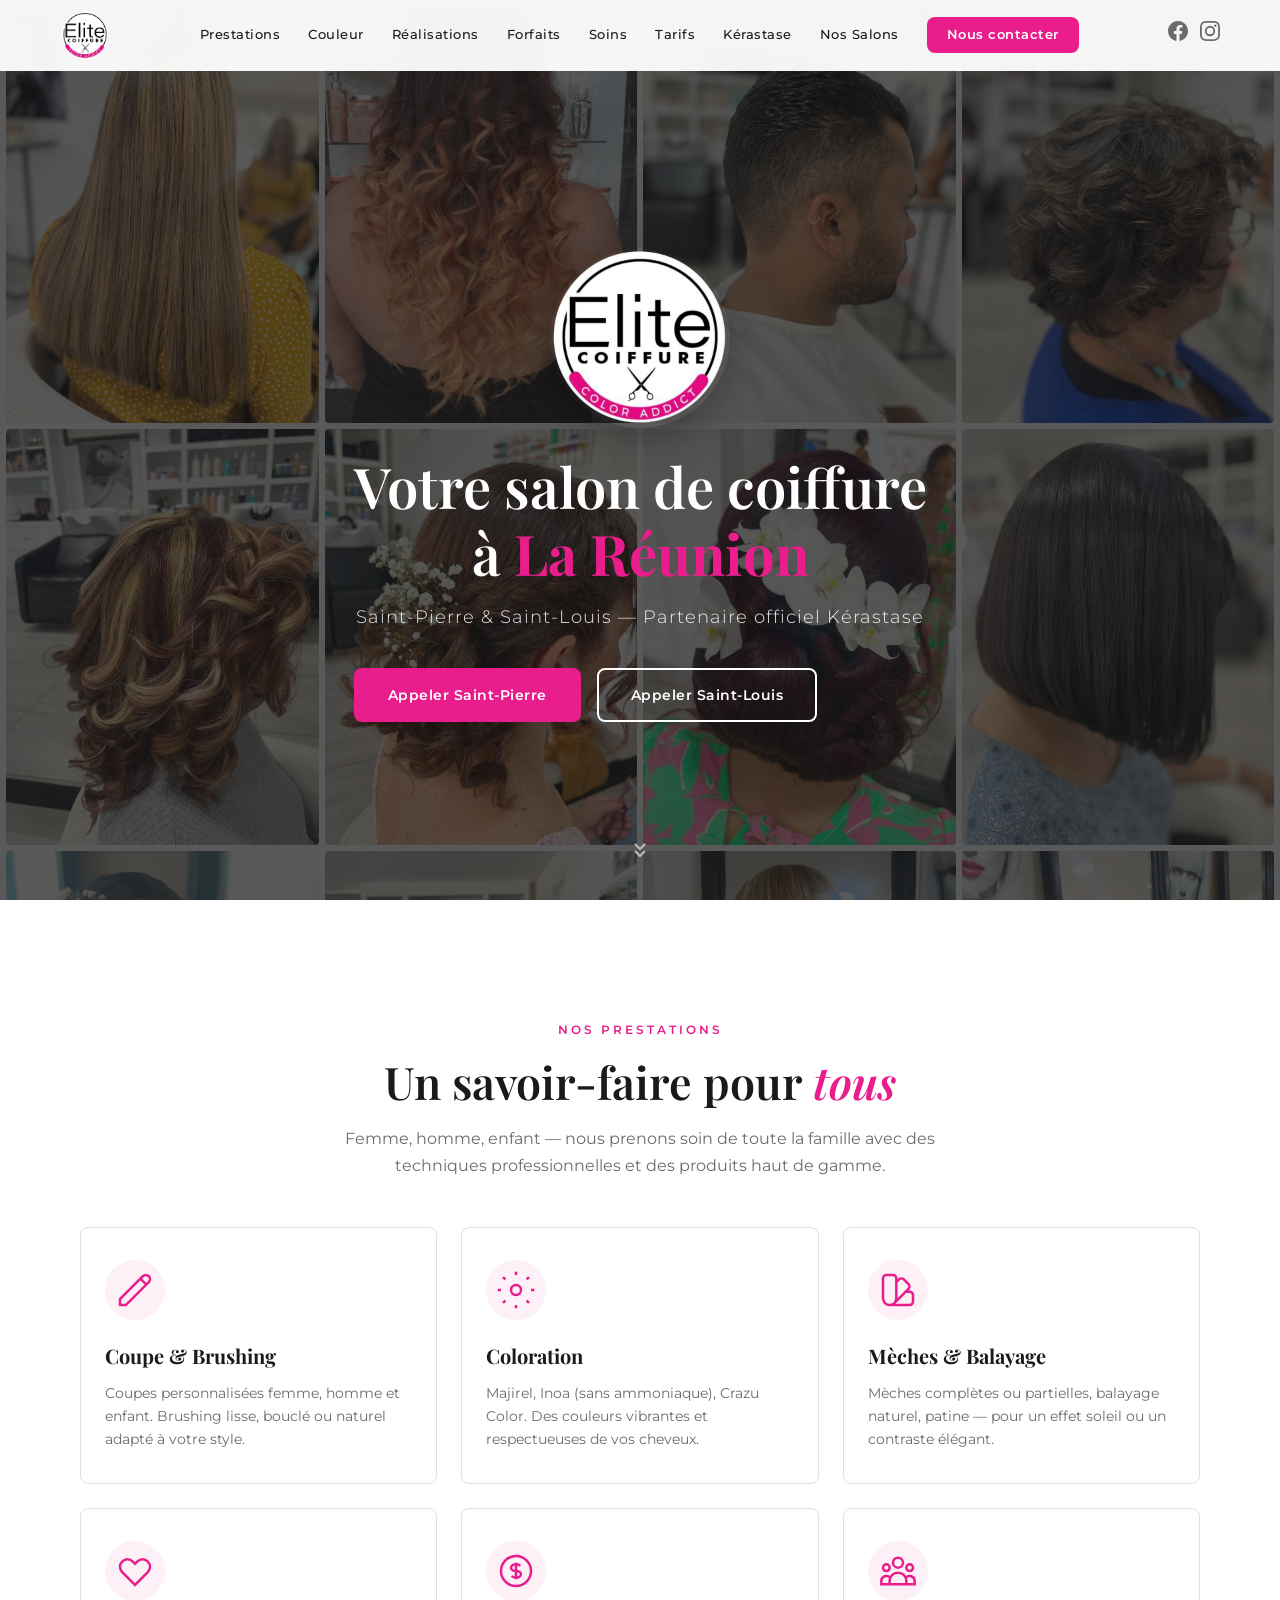
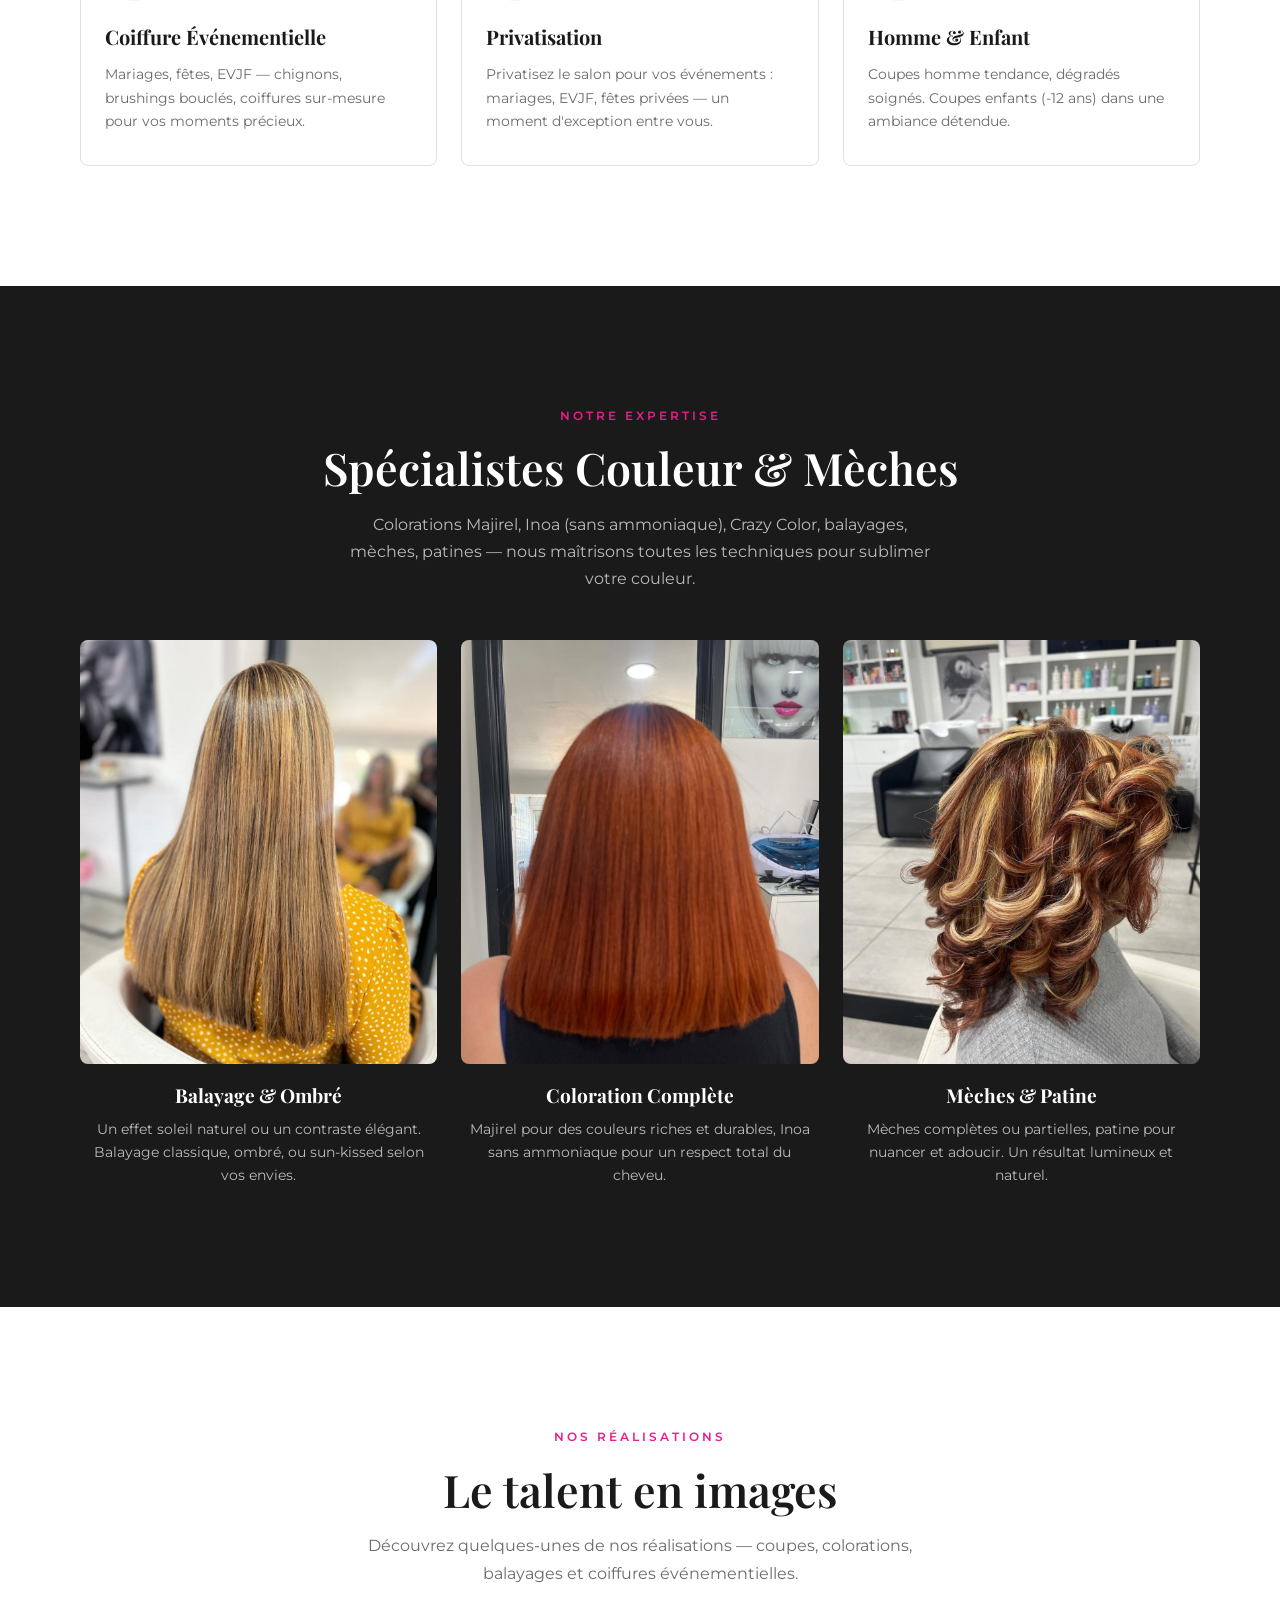
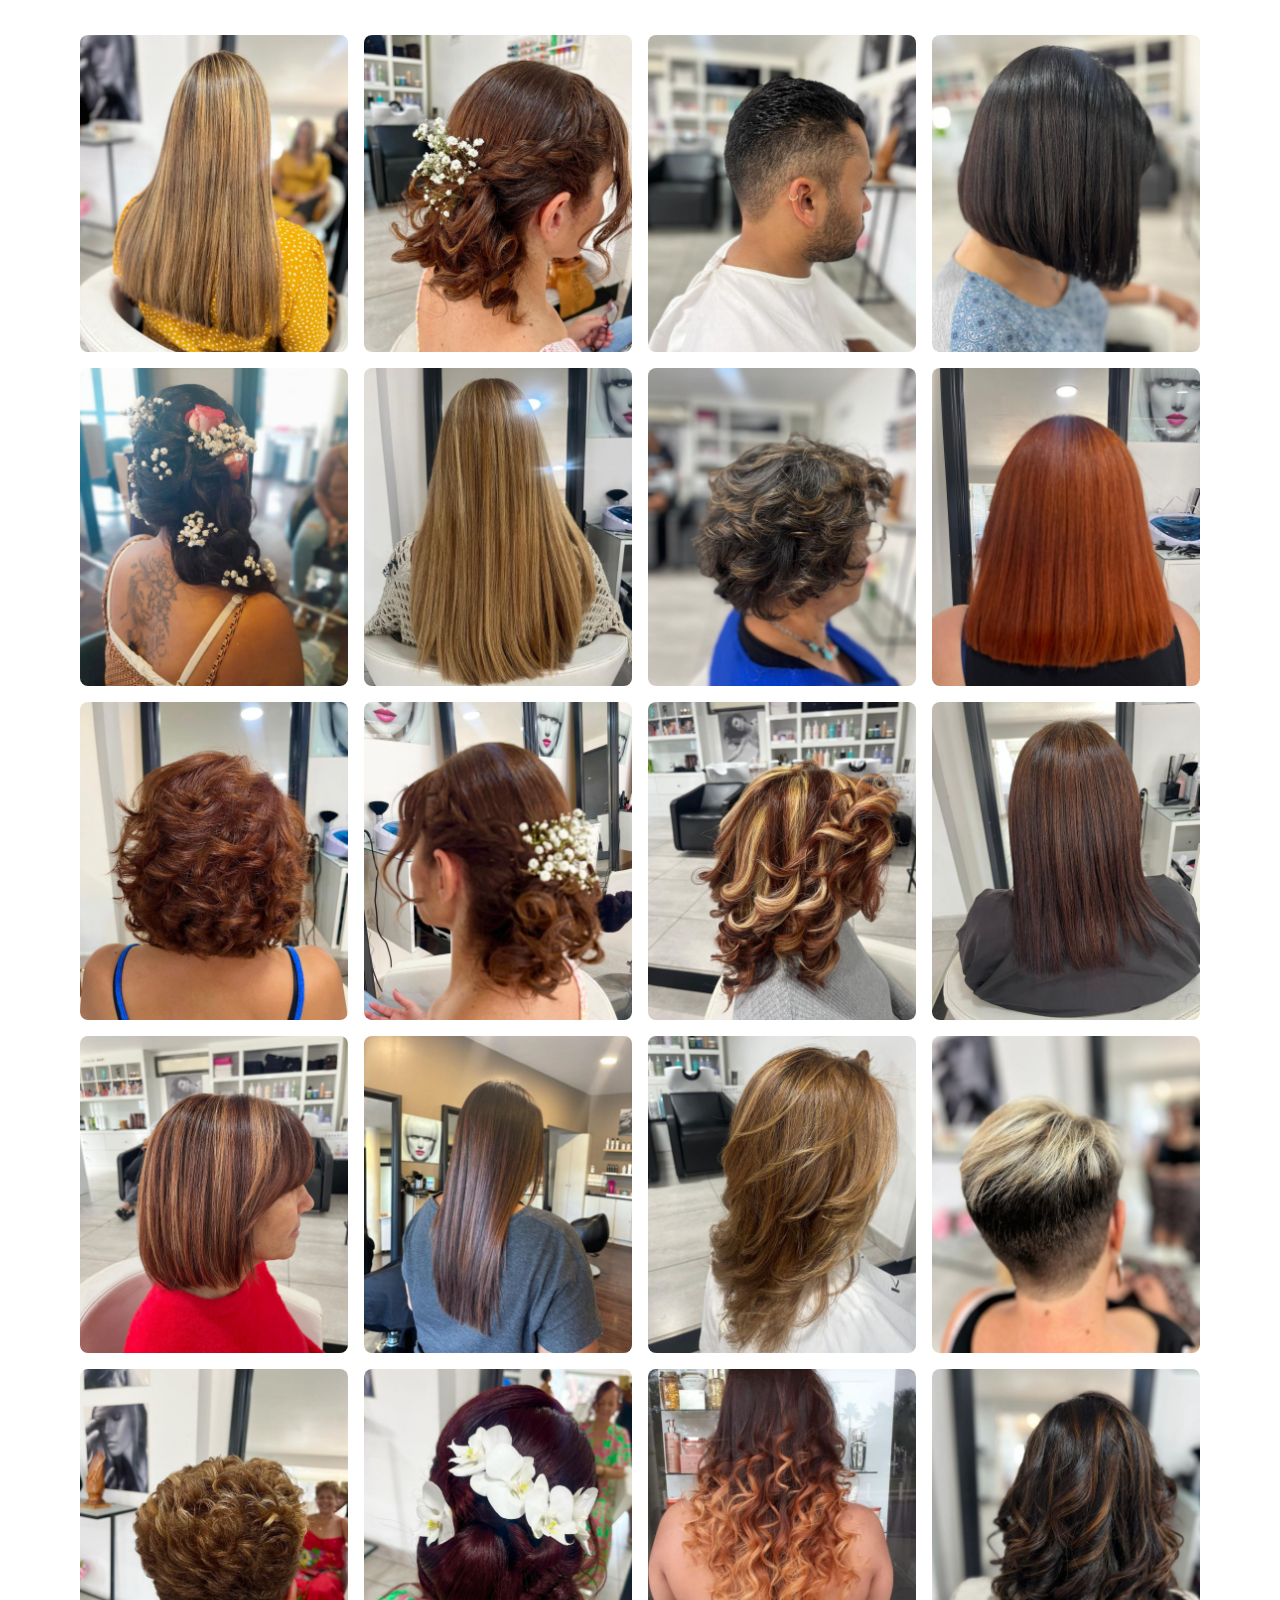
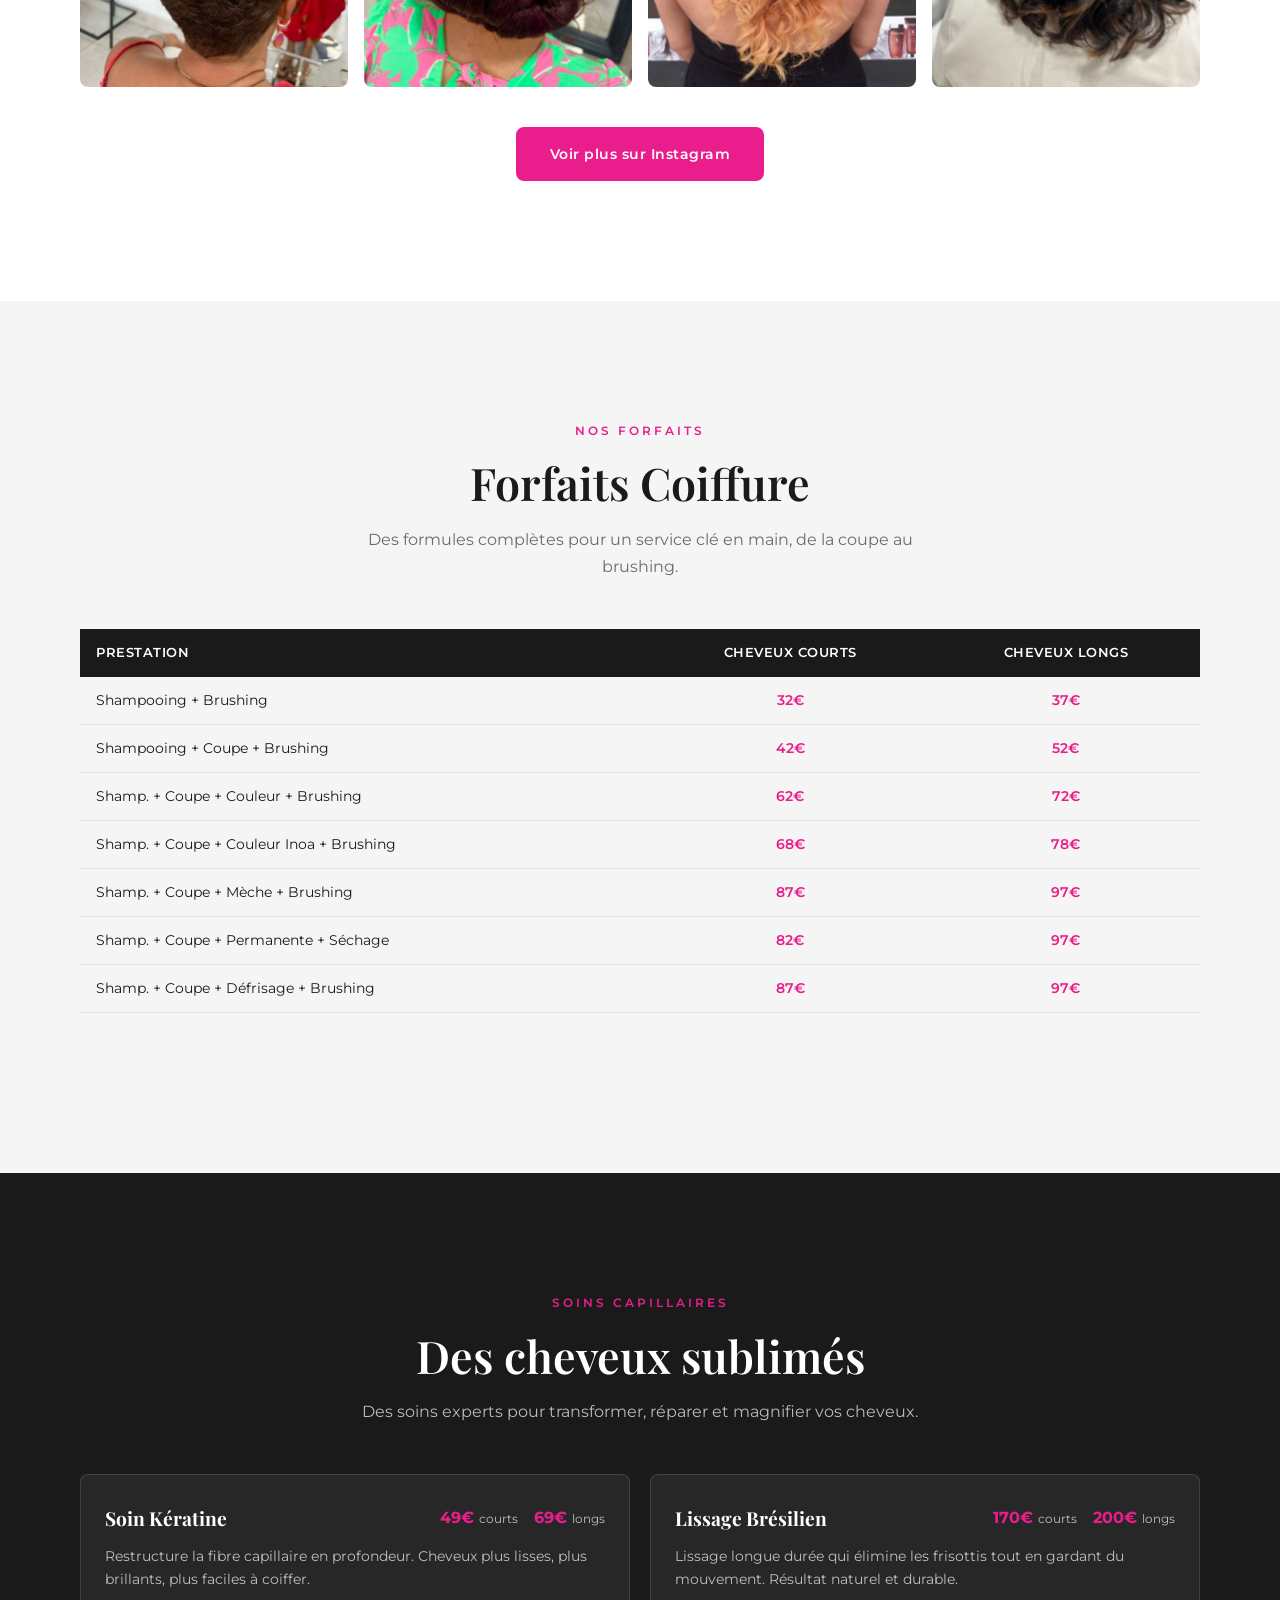
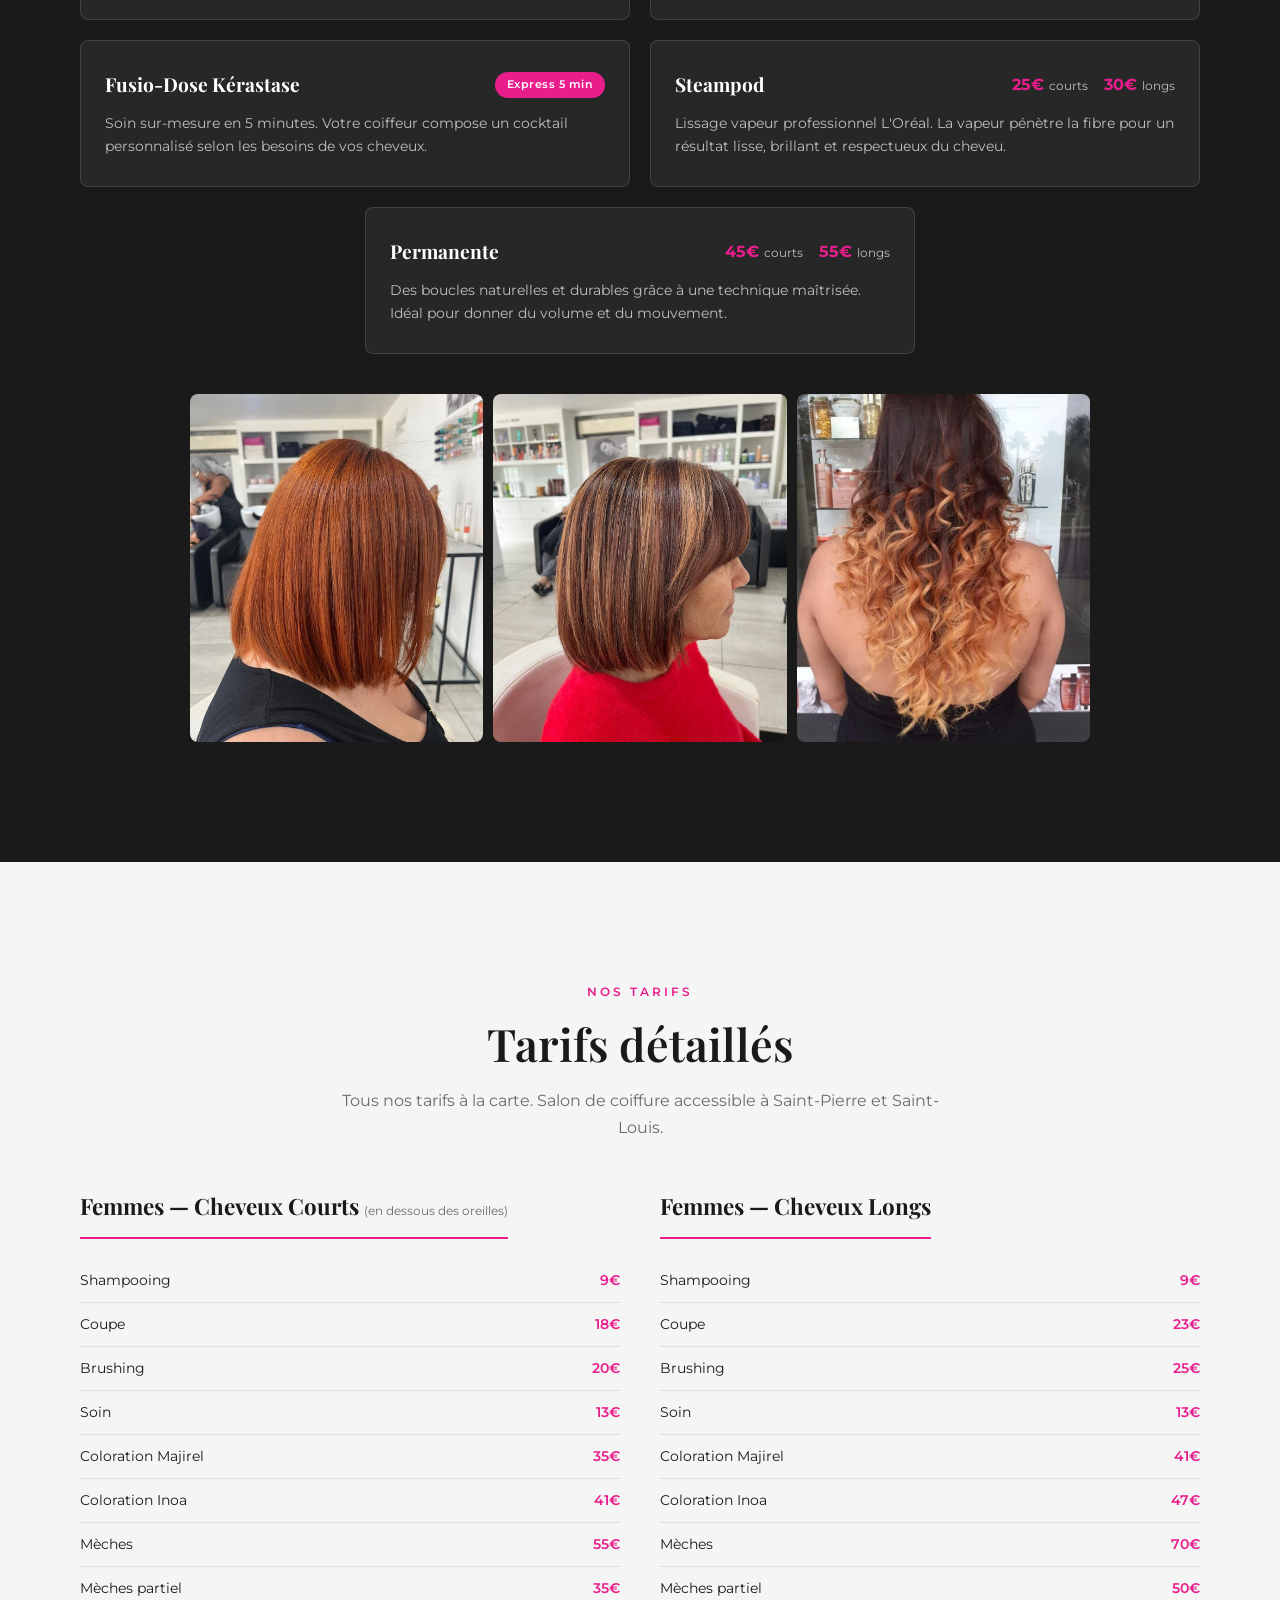
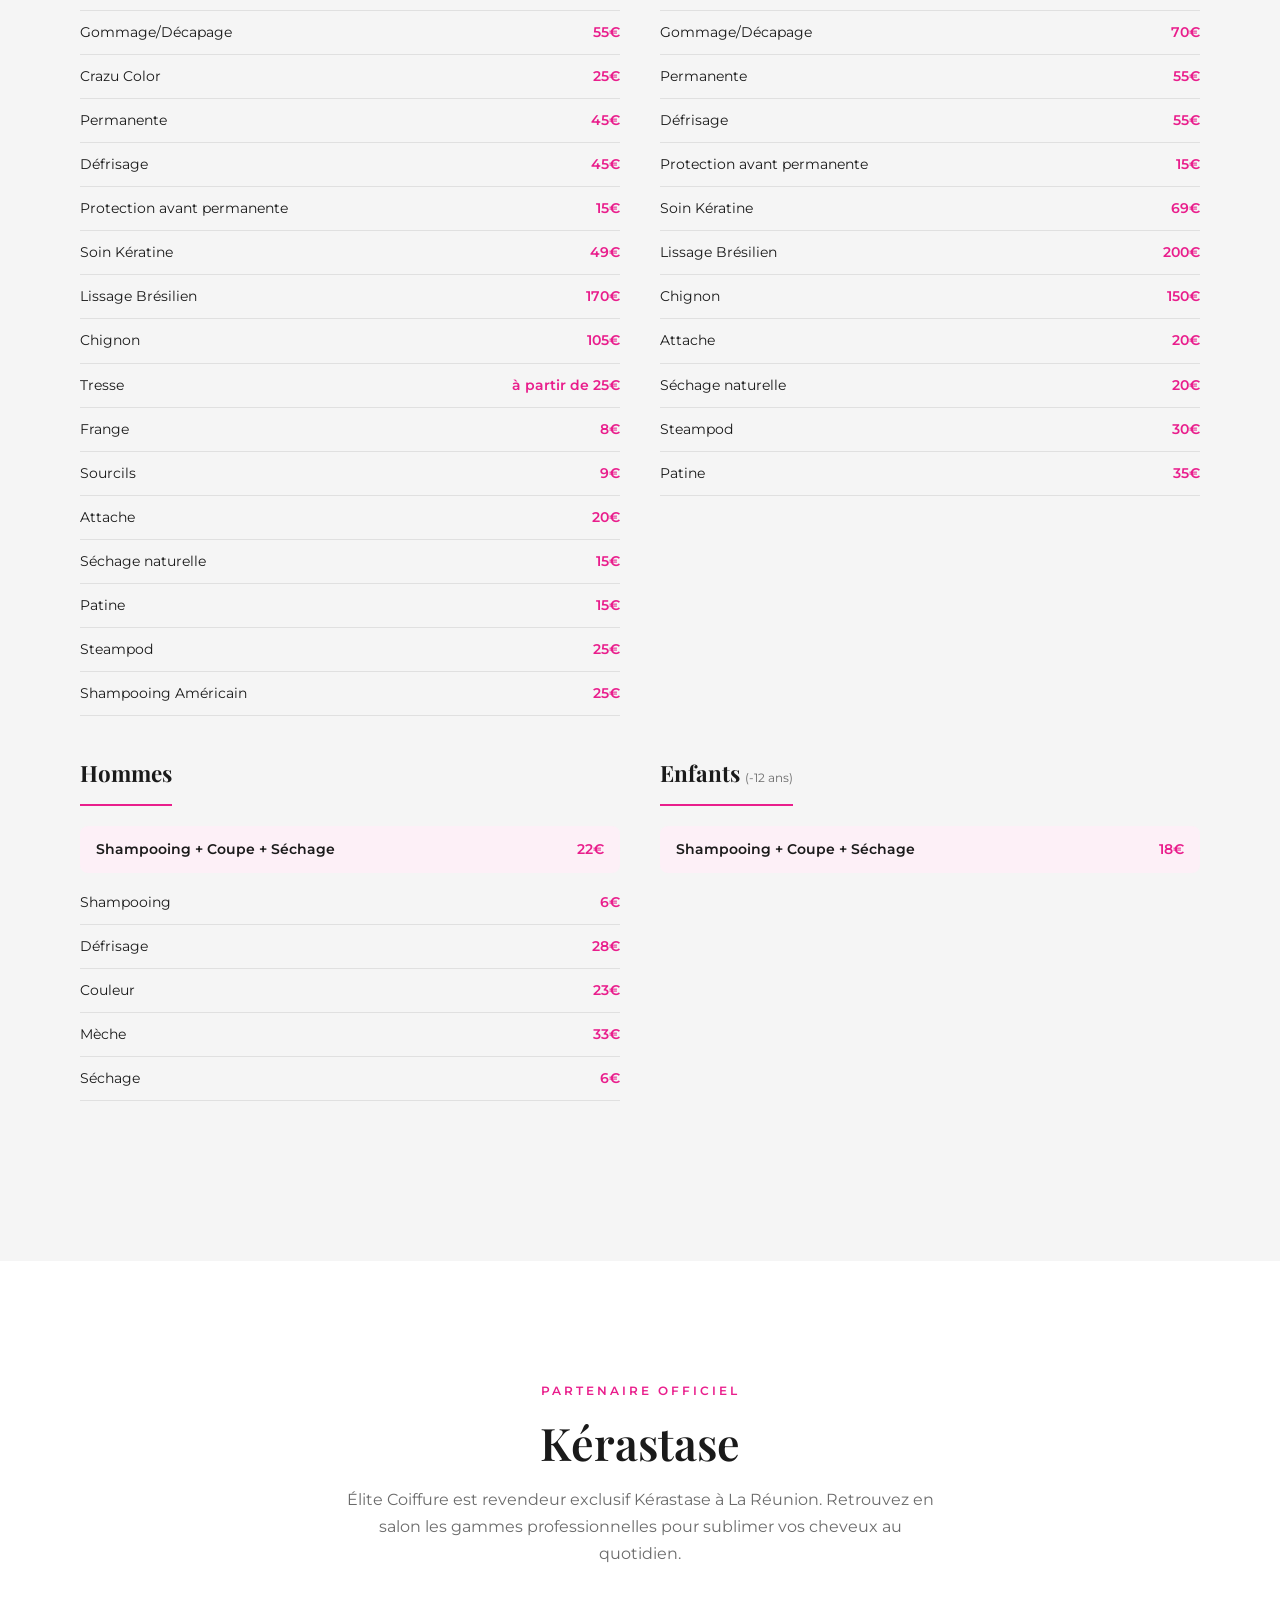
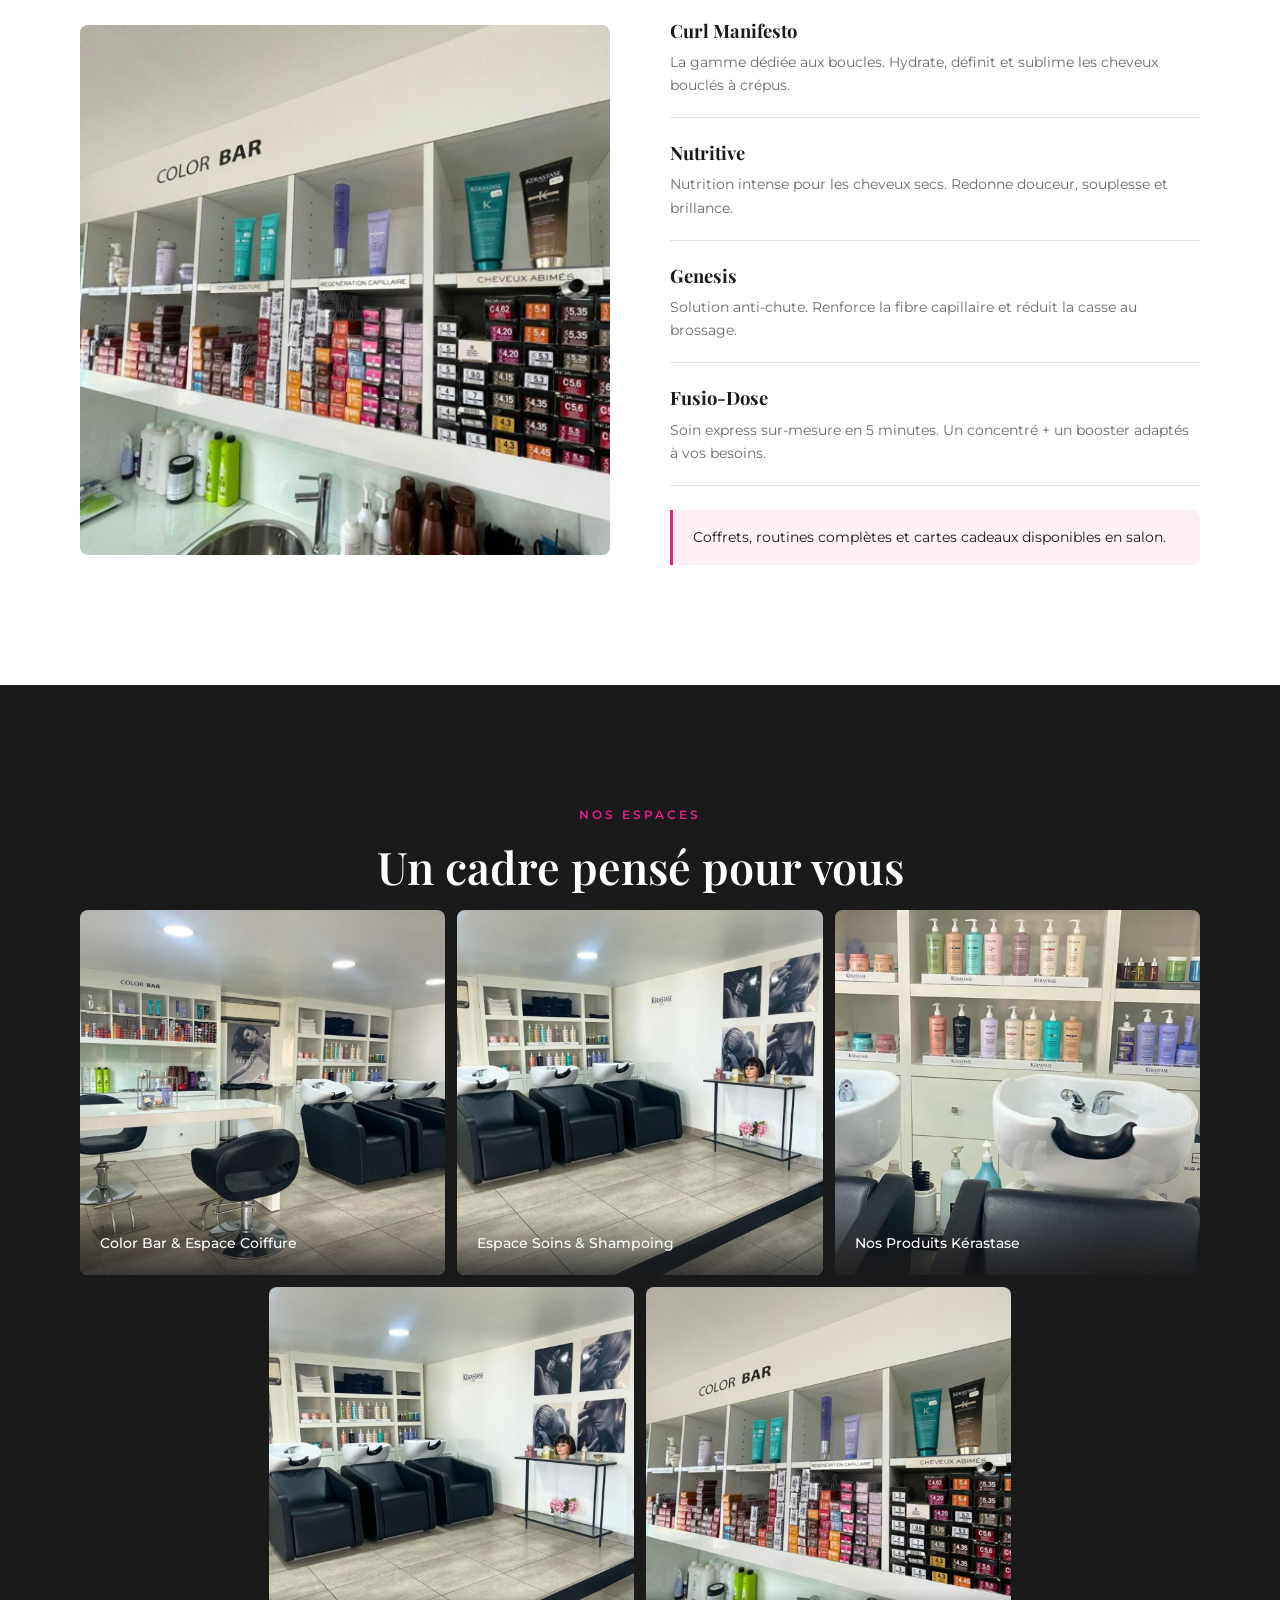
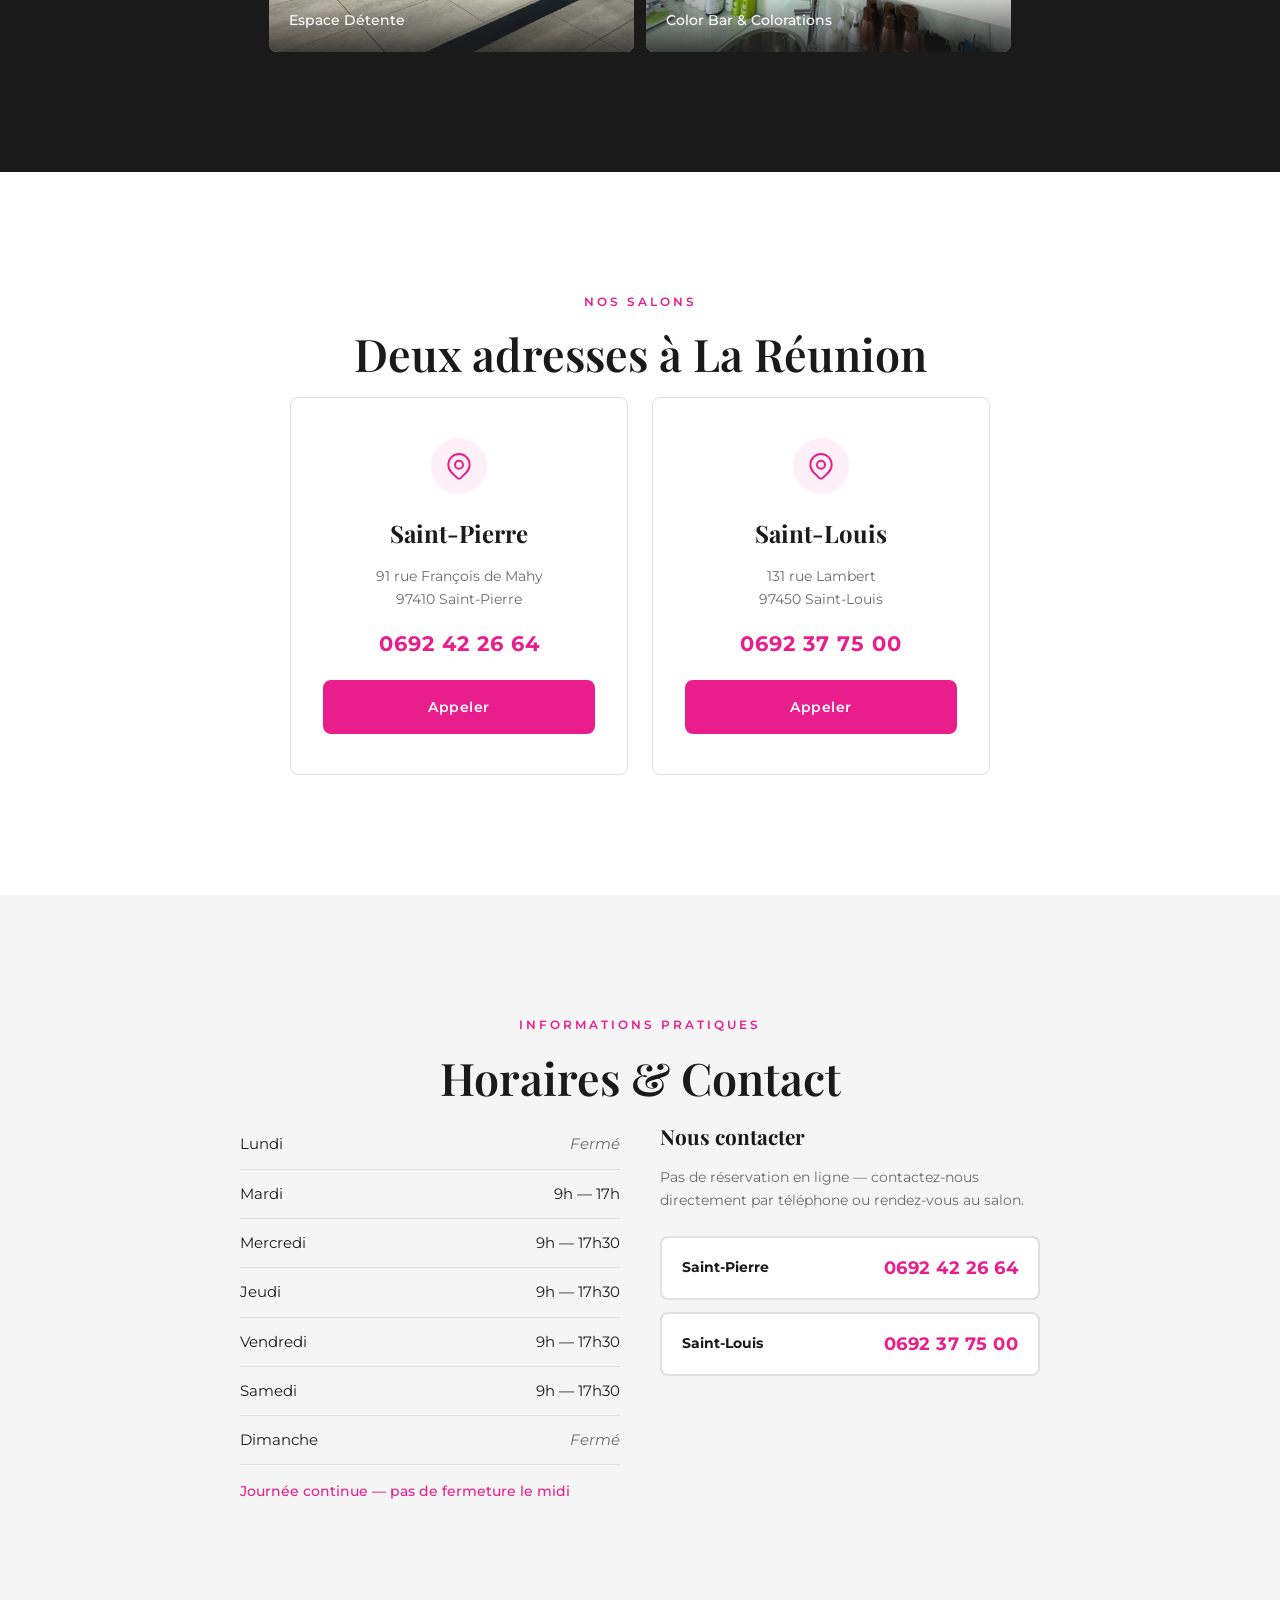
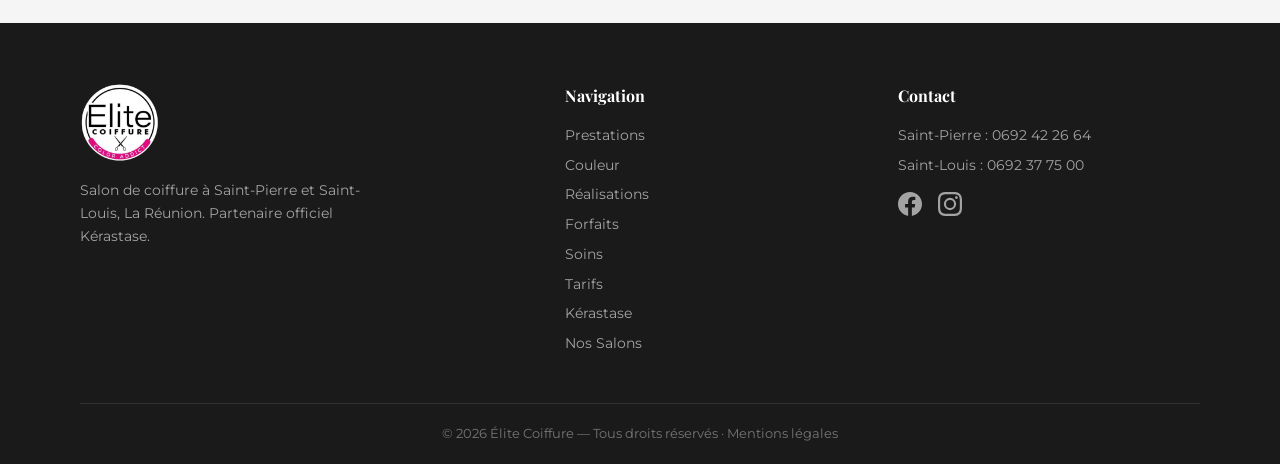
==== elite-coiffure/index.html @ dc1449d0 "first commit" ====
<!DOCTYPE html>
<html lang="fr">
<head>
    <meta charset="UTF-8">
    <meta name="viewport" content="width=device-width, initial-scale=1.0">
    <title>Élite Coiffure — Salon de coiffure à Saint-Pierre et Saint-Louis | La Réunion</title>
    <meta name="description" content="Élite Coiffure, votre salon de coiffure à Saint-Pierre et Saint-Louis à La Réunion. Coupes femme, homme, enfant, colorations Majirel & Inoa, soins Kérastase, lissage brésilien. Partenaire officiel Kérastase.">
    <meta name="keywords" content="salon de coiffure Saint-Pierre, salon coiffure Saint-Louis, salon coiffure Réunion, coiffeur Réunion, coiffure La Réunion, Kérastase Réunion, lissage brésilien Réunion, coloration Réunion, balayage Réunion, coiffeur Saint-Pierre 974">
    <meta name="robots" content="index, follow">
    <meta name="geo.region" content="RE">
    <meta name="geo.placename" content="Saint-Pierre, La Réunion">
    <link rel="canonical" href="https://elitecoiffure974.re">

    <!-- Open Graph -->
    <meta property="og:title" content="Élite Coiffure — Salon de coiffure à La Réunion">
    <meta property="og:description" content="Salon de coiffure premium à Saint-Pierre et Saint-Louis. Partenaire officiel Kérastase. Coupes, colorations, soins capillaires.">
    <meta property="og:image" content="1.jpg">
    <meta property="og:type" content="website">
    <meta property="og:locale" content="fr_FR">

    <!-- Structured Data -->
    <script type="application/ld+json">
    [{
        "@context": "https://schema.org",
        "@type": "HairSalon",
        "name": "Élite Coiffure — Saint-Pierre",
        "image": "logo elite coiffure.png",
        "address": {
            "@type": "PostalAddress",
            "streetAddress": "91 rue François de Mahy",
            "addressLocality": "Saint-Pierre",
            "addressRegion": "La Réunion",
            "postalCode": "97410",
            "addressCountry": "FR"
        },
        "telephone": "+262692422664",
        "openingHoursSpecification": [
            { "@type": "OpeningHoursSpecification", "dayOfWeek": "Tuesday", "opens": "09:00", "closes": "17:00" },
            { "@type": "OpeningHoursSpecification", "dayOfWeek": ["Wednesday","Thursday","Friday","Saturday"], "opens": "09:00", "closes": "17:30" }
        ],
        "priceRange": "$$",
        "areaServed": ["Saint-Pierre", "Saint-Louis", "La Réunion"],
        "sameAs": [
            "https://www.facebook.com/Elitecoiffure974/",
            "https://www.instagram.com/elitecoiffure974/"
        ]
    },
    {
        "@context": "https://schema.org",
        "@type": "HairSalon",
        "name": "Élite Coiffure — Saint-Louis",
        "image": "logo elite coiffure.png",
        "address": {
            "@type": "PostalAddress",
            "streetAddress": "131 rue Lambert",
            "addressLocality": "Saint-Louis",
            "addressRegion": "La Réunion",
            "postalCode": "97450",
            "addressCountry": "FR"
        },
        "telephone": "+262692377500",
        "openingHoursSpecification": [
            { "@type": "OpeningHoursSpecification", "dayOfWeek": "Tuesday", "opens": "09:00", "closes": "17:00" },
            { "@type": "OpeningHoursSpecification", "dayOfWeek": ["Wednesday","Thursday","Friday","Saturday"], "opens": "09:00", "closes": "17:30" }
        ],
        "priceRange": "$$",
        "areaServed": ["Saint-Pierre", "Saint-Louis", "La Réunion"],
        "sameAs": [
            "https://www.facebook.com/Elitecoiffure974/",
            "https://www.instagram.com/elitecoiffure974/"
        ]
    }]
    </script>

    <link rel="icon" type="image/png" href="logo elite coiffure.png">
    <link rel="apple-touch-icon" href="logo elite coiffure.png">
    <link rel="stylesheet" href="styles.css">
    <link rel="preconnect" href="https://fonts.googleapis.com">
    <link rel="preconnect" href="https://fonts.gstatic.com" crossorigin>
    <link href="https://fonts.googleapis.com/css2?family=Playfair+Display:ital,wght@0,400;0,600;0,700;1,400&family=Montserrat:wght@300;400;500;600;700&display=swap" rel="stylesheet">
</head>
<body>
    <!-- Header -->
    <header class="header" id="header">
        <div class="header-inner">
            <a href="#hero" class="logo">
                <img src="logo elite coiffure.png" alt="Élite Coiffure - Salon de coiffure à La Réunion" width="60" height="60">
            </a>
            <nav class="nav" id="nav">
                <a href="#prestations" class="nav-link">Prestations</a>
                <a href="#couleur" class="nav-link">Couleur</a>
                <a href="#galerie" class="nav-link">Réalisations</a>
                <a href="#forfaits" class="nav-link">Forfaits</a>
                <a href="#soins" class="nav-link">Soins</a>
                <a href="#tarifs" class="nav-link">Tarifs</a>
                <a href="#kerastase" class="nav-link">Kérastase</a>
                <a href="#salons" class="nav-link">Nos Salons</a>
                <a href="#contact" class="nav-link nav-link--cta">Nous contacter</a>
            </nav>
            <div class="header-socials">
                <a href="https://www.facebook.com/Elitecoiffure974/" target="_blank" rel="noopener noreferrer" aria-label="Facebook Élite Coiffure">
                    <svg width="20" height="20" viewBox="0 0 24 24" fill="currentColor"><path d="M24 12.073c0-6.627-5.373-12-12-12s-12 5.373-12 12c0 5.99 4.388 10.954 10.125 11.854v-8.385H7.078v-3.47h3.047V9.43c0-3.007 1.792-4.669 4.533-4.669 1.312 0 2.686.235 2.686.235v2.953H15.83c-1.491 0-1.956.925-1.956 1.874v2.25h3.328l-.532 3.47h-2.796v8.385C19.612 23.027 24 18.062 24 12.073z"/></svg>
                </a>
                <a href="https://www.instagram.com/elitecoiffure974/" target="_blank" rel="noopener noreferrer" aria-label="Instagram Élite Coiffure">
                    <svg width="20" height="20" viewBox="0 0 24 24" fill="currentColor"><path d="M12 2.163c3.204 0 3.584.012 4.85.07 3.252.148 4.771 1.691 4.919 4.919.058 1.265.069 1.645.069 4.849 0 3.205-.012 3.584-.069 4.849-.149 3.225-1.664 4.771-4.919 4.919-1.266.058-1.644.07-4.85.07-3.204 0-3.584-.012-4.849-.07-3.26-.149-4.771-1.699-4.919-4.92-.058-1.265-.07-1.644-.07-4.849 0-3.204.013-3.583.07-4.849.149-3.227 1.664-4.771 4.919-4.919 1.266-.057 1.645-.069 4.849-.069zM12 0C8.741 0 8.333.014 7.053.072 2.695.272.273 2.69.073 7.052.014 8.333 0 8.741 0 12c0 3.259.014 3.668.072 4.948.2 4.358 2.618 6.78 6.98 6.98C8.333 23.986 8.741 24 12 24c3.259 0 3.668-.014 4.948-.072 4.354-.2 6.782-2.618 6.979-6.98.059-1.28.073-1.689.073-4.948 0-3.259-.014-3.667-.072-4.947-.196-4.354-2.617-6.78-6.979-6.98C15.668.014 15.259 0 12 0zm0 5.838a6.162 6.162 0 100 12.324 6.162 6.162 0 000-12.324zM12 16a4 4 0 110-8 4 4 0 010 8zm6.406-11.845a1.44 1.44 0 100 2.881 1.44 1.44 0 000-2.881z"/></svg>
                </a>
            </div>
            <button class="burger" id="burger" aria-label="Ouvrir le menu">
                <span></span><span></span><span></span>
            </button>
        </div>
    </header>

    <!-- Hero -->
    <section class="hero" id="hero">
        <div class="hero-mosaic">
            <div class="mosaic-col mosaic-col--scroll-up">
                <img src="coiffure/1.jpg" alt="Balayage blond miel" loading="eager">
                <img src="coiffure/12.jpg" alt="Mèches cuivrées bouclées" loading="eager">
                <img src="coiffure/5.jpg" alt="Chignon mariage fleurs" loading="eager">
                <img src="coiffure/9.jpg" alt="Coloration cuivrée" loading="eager">
                <img src="coiffure/17.jpg" alt="Coupe courte blonde" loading="eager">
            </div>
            <div class="mosaic-col mosaic-col--scroll-down">
                <img src="coiffure/20.jpg" alt="Balayage ombré boucles" loading="eager">
                <img src="coiffure/2.jpg" alt="Chignon tressé mariage" loading="eager">
                <img src="coiffure/7.jpg" alt="Coloration cuivrée carré" loading="eager">
                <img src="coiffure/16.jpg" alt="Balayage caramel" loading="eager">
                <img src="coiffure/21.jpg" alt="Mèches caramel bouclées" loading="eager">
            </div>
            <div class="mosaic-col mosaic-col--scroll-up mosaic-col--hide-mobile">
                <img src="coiffure/3.jpg" alt="Coupe homme dégradé" loading="eager">
                <img src="coiffure/19.jpg" alt="Chignon bordeaux orchidées" loading="eager">
                <img src="coiffure/6.jpg" alt="Balayage blond doré" loading="eager">
                <img src="coiffure/10.jpg" alt="Brushing bouclé cuivré" loading="eager">
                <img src="coiffure/14.jpg" alt="Mèches caramel carré" loading="eager">
            </div>
            <div class="mosaic-col mosaic-col--scroll-down mosaic-col--hide-tablet">
                <img src="coiffure/8.jpg" alt="Brushing bouclé mèches" loading="eager">
                <img src="coiffure/4.jpg" alt="Carré lissé brun" loading="eager">
                <img src="coiffure/11.jpg" alt="Chignon fleurs gypsophile" loading="eager">
                <img src="coiffure/18.jpg" alt="Coupe courte bouclée" loading="eager">
                <img src="coiffure/15.jpg" alt="Lissage brésilien" loading="eager">
            </div>
        </div>
        <div class="hero-overlay"></div>
        <div class="hero-content">
            <img src="logo elite coiffure.png" alt="Logo Élite Coiffure" class="hero-logo" width="180" height="180">
            <h1>Votre salon de coiffure<br>à <strong>La Réunion</strong></h1>
            <p class="hero-subtitle">Saint-Pierre & Saint-Louis — Partenaire officiel Kérastase</p>
            <div class="hero-actions">
                <a href="tel:0692422664" class="btn btn--primary">Appeler Saint-Pierre</a>
                <a href="tel:0692377500" class="btn btn--outline">Appeler Saint-Louis</a>
            </div>
        </div>
        <a href="#prestations" class="scroll-indicator" aria-label="Défiler vers le bas">
            <svg width="24" height="24" viewBox="0 0 24 24" fill="none" stroke="currentColor" stroke-width="2"><path d="M7 13l5 5 5-5M7 6l5 5 5-5"/></svg>
        </a>
    </section>

    <!-- Prestations -->
    <section class="section" id="prestations">
        <div class="container">
            <span class="section-label">Nos Prestations</span>
            <h2 class="section-title">Un savoir-faire pour <em>tous</em></h2>
            <p class="section-intro">Femme, homme, enfant — nous prenons soin de toute la famille avec des techniques professionnelles et des produits haut de gamme.</p>
            <div class="prestations-grid">
                <div class="prestation-card">
                    <div class="prestation-icon">
                        <svg width="40" height="40" viewBox="0 0 24 24" fill="none" stroke="currentColor" stroke-width="1.5"><path d="M15.232 5.232l3.536 3.536m-2.036-5.036a2.5 2.5 0 113.536 3.536L6.5 21.036H3v-3.572L16.732 3.732z"/></svg>
                    </div>
                    <h3>Coupe & Brushing</h3>
                    <p>Coupes personnalisées femme, homme et enfant. Brushing lisse, bouclé ou naturel adapté à votre style.</p>
                </div>
                <div class="prestation-card">
                    <div class="prestation-icon">
                        <svg width="40" height="40" viewBox="0 0 24 24" fill="none" stroke="currentColor" stroke-width="1.5"><circle cx="12" cy="12" r="3"/><path d="M12 1v2m0 18v2M4.22 4.22l1.42 1.42m12.72 12.72l1.42 1.42M1 12h2m18 0h2M4.22 19.78l1.42-1.42M18.36 5.64l1.42-1.42"/></svg>
                    </div>
                    <h3>Coloration</h3>
                    <p>Majirel, Inoa (sans ammoniaque), Crazu Color. Des couleurs vibrantes et respectueuses de vos cheveux.</p>
                </div>
                <div class="prestation-card">
                    <div class="prestation-icon">
                        <svg width="40" height="40" viewBox="0 0 24 24" fill="none" stroke="currentColor" stroke-width="1.5"><path d="M7 21a4 4 0 01-4-4V5a2 2 0 012-2h4a2 2 0 012 2v12a4 4 0 01-4 4zm0 0h12a2 2 0 002-2v-4a2 2 0 00-2-2h-2.343M11 7.343l1.657-1.657a2 2 0 012.828 0l2.829 2.829a2 2 0 010 2.828l-8.486 8.485M7 17h.01"/></svg>
                    </div>
                    <h3>Mèches & Balayage</h3>
                    <p>Mèches complètes ou partielles, balayage naturel, patine — pour un effet soleil ou un contraste élégant.</p>
                </div>
                <div class="prestation-card">
                    <div class="prestation-icon">
                        <svg width="40" height="40" viewBox="0 0 24 24" fill="none" stroke="currentColor" stroke-width="1.5"><path d="M4.318 6.318a4.5 4.5 0 000 6.364L12 20.364l7.682-7.682a4.5 4.5 0 00-6.364-6.364L12 7.636l-1.318-1.318a4.5 4.5 0 00-6.364 0z"/></svg>
                    </div>
                    <h3>Coiffure Événementielle</h3>
                    <p>Mariages, fêtes, EVJF — chignons, brushings bouclés, coiffures sur-mesure pour vos moments précieux.</p>
                </div>
                <div class="prestation-card">
                    <div class="prestation-icon">
                        <svg width="40" height="40" viewBox="0 0 24 24" fill="none" stroke="currentColor" stroke-width="1.5"><path d="M12 8c-1.657 0-3 .895-3 2s1.343 2 3 2 3 .895 3 2-1.343 2-3 2m0-8c1.11 0 2.08.402 2.599 1M12 8V7m0 1v8m0 0v1m0-1c-1.11 0-2.08-.402-2.599-1M21 12a9 9 0 11-18 0 9 9 0 0118 0z"/></svg>
                    </div>
                    <h3>Privatisation</h3>
                    <p>Privatisez le salon pour vos événements : mariages, EVJF, fêtes privées — un moment d'exception entre vous.</p>
                </div>
                <div class="prestation-card">
                    <div class="prestation-icon">
                        <svg width="40" height="40" viewBox="0 0 24 24" fill="none" stroke="currentColor" stroke-width="1.5"><path d="M17 20h5v-2a3 3 0 00-5.356-1.857M17 20H7m10 0v-2c0-.656-.126-1.283-.356-1.857M7 20H2v-2a3 3 0 015.356-1.857M7 20v-2c0-.656.126-1.283.356-1.857m0 0a5.002 5.002 0 019.288 0M15 7a3 3 0 11-6 0 3 3 0 016 0zm6 3a2 2 0 11-4 0 2 2 0 014 0zM7 10a2 2 0 11-4 0 2 2 0 014 0z"/></svg>
                    </div>
                    <h3>Homme & Enfant</h3>
                    <p>Coupes homme tendance, dégradés soignés. Coupes enfants (-12 ans) dans une ambiance détendue.</p>
                </div>
            </div>
        </div>
    </section>

    <!-- Couleur & Mèches -->
    <section class="section section--dark" id="couleur">
        <div class="container">
            <span class="section-label">Notre Expertise</span>
            <h2 class="section-title">Spécialistes Couleur & Mèches</h2>
            <p class="section-intro">Colorations Majirel, Inoa (sans ammoniaque), Crazy Color, balayages, mèches, patines — nous maîtrisons toutes les techniques pour sublimer votre couleur.</p>
            <div class="couleur-grid">
                <div class="couleur-card">
                    <div class="couleur-card-img">
                        <img src="coiffure/1.jpg" alt="Balayage blond miel - spécialiste couleur Réunion" loading="lazy">
                    </div>
                    <h3>Balayage & Ombré</h3>
                    <p>Un effet soleil naturel ou un contraste élégant. Balayage classique, ombré, ou sun-kissed selon vos envies.</p>
                </div>
                <div class="couleur-card">
                    <div class="couleur-card-img">
                        <img src="coiffure/9.jpg" alt="Coloration cuivrée intense - salon coiffure Saint-Pierre" loading="lazy">
                    </div>
                    <h3>Coloration Complète</h3>
                    <p>Majirel pour des couleurs riches et durables, Inoa sans ammoniaque pour un respect total du cheveu.</p>
                </div>
                <div class="couleur-card">
                    <div class="couleur-card-img">
                        <img src="coiffure/12.jpg" alt="Mèches cuivrées bouclées - mèches Réunion" loading="lazy">
                    </div>
                    <h3>Mèches & Patine</h3>
                    <p>Mèches complètes ou partielles, patine pour nuancer et adoucir. Un résultat lumineux et naturel.</p>
                </div>
            </div>
        </div>
    </section>

    <!-- Galerie -->
    <section class="section" id="galerie">
        <div class="container">
            <span class="section-label">Nos Réalisations</span>
            <h2 class="section-title">Le talent en images</h2>
            <p class="section-intro">Découvrez quelques-unes de nos réalisations — coupes, colorations, balayages et coiffures événementielles.</p>
            <div class="galerie-grid">
                <div class="galerie-item"><img src="coiffure/1.jpg" alt="Balayage blond miel cheveux longs - salon de coiffure Saint-Pierre Réunion" loading="lazy"></div>
                <div class="galerie-item"><img src="coiffure/2.jpg" alt="Chignon tressé fleurs mariage - coiffure événementielle Réunion" loading="lazy"></div>
                <div class="galerie-item"><img src="coiffure/3.jpg" alt="Coupe homme dégradé - coiffeur homme Saint-Pierre" loading="lazy"></div>
                <div class="galerie-item"><img src="coiffure/4.jpg" alt="Carré lissé brun brillant - salon coiffure Saint-Louis" loading="lazy"></div>
                <div class="galerie-item"><img src="coiffure/5.jpg" alt="Chignon fleurs orchidées roses - coiffure mariage Réunion" loading="lazy"></div>
                <div class="galerie-item"><img src="coiffure/6.jpg" alt="Balayage blond doré lisse - coiffeur Réunion" loading="lazy"></div>
                <div class="galerie-item"><img src="coiffure/8.jpg" alt="Brushing bouclé mèches dorées - salon coiffure Réunion" loading="lazy"></div>
                <div class="galerie-item"><img src="coiffure/9.jpg" alt="Coloration cuivrée intense lisse - salon de coiffure Saint-Pierre" loading="lazy"></div>
                <div class="galerie-item"><img src="coiffure/10.jpg" alt="Brushing bouclé cuivré - coiffure femme Réunion" loading="lazy"></div>
                <div class="galerie-item"><img src="coiffure/11.jpg" alt="Chignon fleurs gypsophile mariage - coiffeur Saint-Louis" loading="lazy"></div>
                <div class="galerie-item"><img src="coiffure/12.jpg" alt="Mèches cuivrées brushing bouclé - salon coiffure Réunion" loading="lazy"></div>
                <div class="galerie-item"><img src="coiffure/13.jpg" alt="Lissage brésilien cheveux longs - soin capillaire Réunion" loading="lazy"></div>
                <div class="galerie-item"><img src="coiffure/14.jpg" alt="Mèches caramel carré plongeant - coiffeur Saint-Pierre" loading="lazy"></div>
                <div class="galerie-item"><img src="coiffure/15.jpg" alt="Lissage brésilien cheveux longs bruns - salon coiffure Réunion" loading="lazy"></div>
                <div class="galerie-item"><img src="coiffure/16.jpg" alt="Balayage caramel brushing souple - coiffure femme Réunion" loading="lazy"></div>
                <div class="galerie-item"><img src="coiffure/17.jpg" alt="Coupe courte blond cendré dégradé - salon de coiffure Saint-Louis" loading="lazy"></div>
                <div class="galerie-item"><img src="coiffure/18.jpg" alt="Coupe courte bouclée dorée - coiffeur femme Réunion" loading="lazy"></div>
                <div class="galerie-item"><img src="coiffure/19.jpg" alt="Chignon bordeaux orchidées blanches - coiffure mariage Réunion" loading="lazy"></div>
                <div class="galerie-item"><img src="coiffure/20.jpg" alt="Balayage ombré boucles cuivrées - salon coiffure Réunion" loading="lazy"></div>
                <div class="galerie-item"><img src="coiffure/21.jpg" alt="Mèches caramel sur brun brushing bouclé - coiffeur Réunion" loading="lazy"></div>
            </div>
            <div class="galerie-cta">
                <a href="https://www.instagram.com/elitecoiffure974/" target="_blank" rel="noopener noreferrer" class="btn btn--primary">Voir plus sur Instagram</a>
            </div>
        </div>
    </section>

    <!-- Forfaits -->
    <section class="section section--light" id="forfaits">
        <div class="container">
            <span class="section-label">Nos Forfaits</span>
            <h2 class="section-title">Forfaits Coiffure</h2>
            <p class="section-intro">Des formules complètes pour un service clé en main, de la coupe au brushing.</p>
            <div class="tarif-block">
                <div class="tarif-table-wrapper">
                    <table class="tarif-table">
                        <thead>
                            <tr>
                                <th>Prestation</th>
                                <th>Cheveux Courts</th>
                                <th>Cheveux Longs</th>
                            </tr>
                        </thead>
                        <tbody>
                            <tr>
                                <td>Shampooing + Brushing</td>
                                <td>32€</td>
                                <td>37€</td>
                            </tr>
                            <tr>
                                <td>Shampooing + Coupe + Brushing</td>
                                <td>42€</td>
                                <td>52€</td>
                            </tr>
                            <tr>
                                <td>Shamp. + Coupe + Couleur + Brushing</td>
                                <td>62€</td>
                                <td>72€</td>
                            </tr>
                            <tr>
                                <td>Shamp. + Coupe + Couleur Inoa + Brushing</td>
                                <td>68€</td>
                                <td>78€</td>
                            </tr>
                            <tr>
                                <td>Shamp. + Coupe + Mèche + Brushing</td>
                                <td>87€</td>
                                <td>97€</td>
                            </tr>
                            <tr>
                                <td>Shamp. + Coupe + Permanente + Séchage</td>
                                <td>82€</td>
                                <td>97€</td>
                            </tr>
                            <tr>
                                <td>Shamp. + Coupe + Défrisage + Brushing</td>
                                <td>87€</td>
                                <td>97€</td>
                            </tr>
                        </tbody>
                    </table>
                </div>
            </div>
        </div>
    </section>

    <!-- Soins -->
    <section class="section section--dark" id="soins">
        <div class="container">
            <span class="section-label">Soins Capillaires</span>
            <h2 class="section-title">Des cheveux sublimés</h2>
            <p class="section-intro">Des soins experts pour transformer, réparer et magnifier vos cheveux.</p>
            <div class="soins-grid">
                <div class="soin-card">
                    <div class="soin-header">
                        <h3>Soin Kératine</h3>
                        <div class="soin-prices">
                            <span class="soin-price">49€ <small>courts</small></span>
                            <span class="soin-price">69€ <small>longs</small></span>
                        </div>
                    </div>
                    <p>Restructure la fibre capillaire en profondeur. Cheveux plus lisses, plus brillants, plus faciles à coiffer.</p>
                </div>
                <div class="soin-card">
                    <div class="soin-header">
                        <h3>Lissage Brésilien</h3>
                        <div class="soin-prices">
                            <span class="soin-price">170€ <small>courts</small></span>
                            <span class="soin-price">200€ <small>longs</small></span>
                        </div>
                    </div>
                    <p>Lissage longue durée qui élimine les frisottis tout en gardant du mouvement. Résultat naturel et durable.</p>
                </div>
                <div class="soin-card">
                    <div class="soin-header">
                        <h3>Fusio-Dose Kérastase</h3>
                        <span class="soin-badge">Express 5 min</span>
                    </div>
                    <p>Soin sur-mesure en 5 minutes. Votre coiffeur compose un cocktail personnalisé selon les besoins de vos cheveux.</p>
                </div>
                <div class="soin-card">
                    <div class="soin-header">
                        <h3>Steampod</h3>
                        <div class="soin-prices">
                            <span class="soin-price">25€ <small>courts</small></span>
                            <span class="soin-price">30€ <small>longs</small></span>
                        </div>
                    </div>
                    <p>Lissage vapeur professionnel L'Oréal. La vapeur pénètre la fibre pour un résultat lisse, brillant et respectueux du cheveu.</p>
                </div>
                <div class="soin-card">
                    <div class="soin-header">
                        <h3>Permanente</h3>
                        <div class="soin-prices">
                            <span class="soin-price">45€ <small>courts</small></span>
                            <span class="soin-price">55€ <small>longs</small></span>
                        </div>
                    </div>
                    <p>Des boucles naturelles et durables grâce à une technique maîtrisée. Idéal pour donner du volume et du mouvement.</p>
                </div>
            </div>
            <div class="soins-images">
                <div class="soins-img"><img src="coiffure/7.jpg" alt="Balayage blond naturel cheveux longs - soin Kérastase" loading="lazy"></div>
                <div class="soins-img"><img src="coiffure/14.jpg" alt="Mèches caramel carré plongeant - soin coloration Réunion" loading="lazy"></div>
                <div class="soins-img"><img src="coiffure/20.jpg" alt="Balayage ombré boucles cuivrées - salon coiffure Réunion" loading="lazy"></div>
            </div>
        </div>
    </section>

    <!-- Tarifs -->
    <section class="section section--light" id="tarifs">
        <div class="container">
            <span class="section-label">Nos Tarifs</span>
            <h2 class="section-title">Tarifs détaillés</h2>
            <p class="section-intro">Tous nos tarifs à la carte. Salon de coiffure accessible à Saint-Pierre et Saint-Louis.</p>

            <div class="tarif-columns">
                <!-- Femmes Cheveux Courts -->
                <div class="tarif-block">
                    <h3 class="tarif-block-title">Femmes — Cheveux Courts <small>(en dessous des oreilles)</small></h3>
                    <div class="tarif-list">
                        <div class="tarif-item"><span>Shampooing</span><span>9€</span></div>
                        <div class="tarif-item"><span>Coupe</span><span>18€</span></div>
                        <div class="tarif-item"><span>Brushing</span><span>20€</span></div>
                        <div class="tarif-item"><span>Soin</span><span>13€</span></div>
                        <div class="tarif-item"><span>Coloration Majirel</span><span>35€</span></div>
                        <div class="tarif-item"><span>Coloration Inoa</span><span>41€</span></div>
                        <div class="tarif-item"><span>Mèches</span><span>55€</span></div>
                        <div class="tarif-item"><span>Mèches partiel</span><span>35€</span></div>
                        <div class="tarif-item"><span>Gommage/Décapage</span><span>55€</span></div>
                        <div class="tarif-item"><span>Crazu Color</span><span>25€</span></div>
                        <div class="tarif-item"><span>Permanente</span><span>45€</span></div>
                        <div class="tarif-item"><span>Défrisage</span><span>45€</span></div>
                        <div class="tarif-item"><span>Protection avant permanente</span><span>15€</span></div>
                        <div class="tarif-item"><span>Soin Kératine</span><span>49€</span></div>
                        <div class="tarif-item"><span>Lissage Brésilien</span><span>170€</span></div>
                        <div class="tarif-item"><span>Chignon</span><span>105€</span></div>
                        <div class="tarif-item"><span>Tresse</span><span>à partir de 25€</span></div>
                        <div class="tarif-item"><span>Frange</span><span>8€</span></div>
                        <div class="tarif-item"><span>Sourcils</span><span>9€</span></div>
                        <div class="tarif-item"><span>Attache</span><span>20€</span></div>
                        <div class="tarif-item"><span>Séchage naturelle</span><span>15€</span></div>
                        <div class="tarif-item"><span>Patine</span><span>15€</span></div>
                        <div class="tarif-item"><span>Steampod</span><span>25€</span></div>
                        <div class="tarif-item"><span>Shampooing Américain</span><span>25€</span></div>
                    </div>
                </div>

                <!-- Femmes Cheveux Longs -->
                <div class="tarif-block">
                    <h3 class="tarif-block-title">Femmes — Cheveux Longs</h3>
                    <div class="tarif-list">
                        <div class="tarif-item"><span>Shampooing</span><span>9€</span></div>
                        <div class="tarif-item"><span>Coupe</span><span>23€</span></div>
                        <div class="tarif-item"><span>Brushing</span><span>25€</span></div>
                        <div class="tarif-item"><span>Soin</span><span>13€</span></div>
                        <div class="tarif-item"><span>Coloration Majirel</span><span>41€</span></div>
                        <div class="tarif-item"><span>Coloration Inoa</span><span>47€</span></div>
                        <div class="tarif-item"><span>Mèches</span><span>70€</span></div>
                        <div class="tarif-item"><span>Mèches partiel</span><span>50€</span></div>
                        <div class="tarif-item"><span>Gommage/Décapage</span><span>70€</span></div>
                        <div class="tarif-item"><span>Permanente</span><span>55€</span></div>
                        <div class="tarif-item"><span>Défrisage</span><span>55€</span></div>
                        <div class="tarif-item"><span>Protection avant permanente</span><span>15€</span></div>
                        <div class="tarif-item"><span>Soin Kératine</span><span>69€</span></div>
                        <div class="tarif-item"><span>Lissage Brésilien</span><span>200€</span></div>
                        <div class="tarif-item"><span>Chignon</span><span>150€</span></div>
                        <div class="tarif-item"><span>Attache</span><span>20€</span></div>
                        <div class="tarif-item"><span>Séchage naturelle</span><span>20€</span></div>
                        <div class="tarif-item"><span>Steampod</span><span>30€</span></div>
                        <div class="tarif-item"><span>Patine</span><span>35€</span></div>
                    </div>
                </div>
            </div>

            <div class="tarif-columns">
                <!-- Hommes -->
                <div class="tarif-block">
                    <h3 class="tarif-block-title">Hommes</h3>
                    <div class="tarif-list">
                        <div class="tarif-item tarif-item--highlight"><span>Shampooing + Coupe + Séchage</span><span>22€</span></div>
                        <div class="tarif-item"><span>Shampooing</span><span>6€</span></div>
                        <div class="tarif-item"><span>Défrisage</span><span>28€</span></div>
                        <div class="tarif-item"><span>Couleur</span><span>23€</span></div>
                        <div class="tarif-item"><span>Mèche</span><span>33€</span></div>
                        <div class="tarif-item"><span>Séchage</span><span>6€</span></div>
                    </div>
                </div>

                <!-- Enfants -->
                <div class="tarif-block">
                    <h3 class="tarif-block-title">Enfants <small>(-12 ans)</small></h3>
                    <div class="tarif-list">
                        <div class="tarif-item tarif-item--highlight"><span>Shampooing + Coupe + Séchage</span><span>18€</span></div>
                    </div>
                </div>
            </div>
        </div>
    </section>

    <!-- Kérastase -->
    <section class="section" id="kerastase">
        <div class="container">
            <span class="section-label">Partenaire Officiel</span>
            <h2 class="section-title">Kérastase</h2>
            <p class="section-intro">Élite Coiffure est revendeur exclusif Kérastase à La Réunion. Retrouvez en salon les gammes professionnelles pour sublimer vos cheveux au quotidien.</p>
            <div class="kerastase-layout">
                <div class="kerastase-image">
                    <img src="5.jpg" alt="Color Bar et produits Kérastase au salon Élite Coiffure - revendeur exclusif Réunion" loading="lazy">
                </div>
                <div class="kerastase-content">
                    <div class="kerastase-gamme">
                        <h3>Curl Manifesto</h3>
                        <p>La gamme dédiée aux boucles. Hydrate, définit et sublime les cheveux bouclés à crépus.</p>
                    </div>
                    <div class="kerastase-gamme">
                        <h3>Nutritive</h3>
                        <p>Nutrition intense pour les cheveux secs. Redonne douceur, souplesse et brillance.</p>
                    </div>
                    <div class="kerastase-gamme">
                        <h3>Genesis</h3>
                        <p>Solution anti-chute. Renforce la fibre capillaire et réduit la casse au brossage.</p>
                    </div>
                    <div class="kerastase-gamme">
                        <h3>Fusio-Dose</h3>
                        <p>Soin express sur-mesure en 5 minutes. Un concentré + un booster adaptés à vos besoins.</p>
                    </div>
                    <p class="kerastase-note">Coffrets, routines complètes et cartes cadeaux disponibles en salon.</p>
                </div>
            </div>
        </div>
    </section>

    <!-- Ambiance -->
    <section class="section section--dark" id="ambiance">
        <div class="container">
            <span class="section-label">Nos Espaces</span>
            <h2 class="section-title">Un cadre pensé pour vous</h2>
            <div class="ambiance-grid">
                <div class="ambiance-item">
                    <img src="1.jpg" alt="Espace coiffure et Color Bar - salon de coiffure Saint-Pierre Réunion" loading="lazy">
                    <span class="ambiance-label">Color Bar & Espace Coiffure</span>
                </div>
                <div class="ambiance-item">
                    <img src="2.jpg" alt="Bacs à shampoing et espace soins - salon coiffure Saint-Louis Réunion" loading="lazy">
                    <span class="ambiance-label">Espace Soins & Shampoing</span>
                </div>
                <div class="ambiance-item">
                    <img src="3.jpg" alt="Gammes Kérastase professionnelles - produits capillaires salon Réunion" loading="lazy">
                    <span class="ambiance-label">Nos Produits Kérastase</span>
                </div>
                <div class="ambiance-item">
                    <img src="4.jpg" alt="Espace détente et soins capillaires - salon de coiffure La Réunion" loading="lazy">
                    <span class="ambiance-label">Espace Détente</span>
                </div>
                <div class="ambiance-item">
                    <img src="5.jpg" alt="Color Bar produits coloration Inoa et Kérastase - Élite Coiffure 974" loading="lazy">
                    <span class="ambiance-label">Color Bar & Colorations</span>
                </div>
            </div>
        </div>
    </section>

    <!-- Salons / Contact -->
    <section class="section" id="salons">
        <div class="container">
            <span class="section-label">Nos Salons</span>
            <h2 class="section-title">Deux adresses à La Réunion</h2>
            <div class="salons-grid">
                <div class="salon-card">
                    <div class="salon-icon">
                        <svg width="32" height="32" viewBox="0 0 24 24" fill="none" stroke="currentColor" stroke-width="1.5"><path d="M17.657 16.657L13.414 20.9a1.998 1.998 0 01-2.827 0l-4.244-4.243a8 8 0 1111.314 0z"/><path d="M15 11a3 3 0 11-6 0 3 3 0 016 0z"/></svg>
                    </div>
                    <h3>Saint-Pierre</h3>
                    <address>91 rue François de Mahy<br>97410 Saint-Pierre</address>
                    <a href="tel:0692422664" class="salon-phone">0692 42 26 64</a>
                    <a href="tel:0692422664" class="btn btn--primary btn--full">Appeler</a>
                </div>
                <div class="salon-card">
                    <div class="salon-icon">
                        <svg width="32" height="32" viewBox="0 0 24 24" fill="none" stroke="currentColor" stroke-width="1.5"><path d="M17.657 16.657L13.414 20.9a1.998 1.998 0 01-2.827 0l-4.244-4.243a8 8 0 1111.314 0z"/><path d="M15 11a3 3 0 11-6 0 3 3 0 016 0z"/></svg>
                    </div>
                    <h3>Saint-Louis</h3>
                    <address>131 rue Lambert<br>97450 Saint-Louis</address>
                    <a href="tel:0692377500" class="salon-phone">0692 37 75 00</a>
                    <a href="tel:0692377500" class="btn btn--primary btn--full">Appeler</a>
                </div>
            </div>
        </div>
    </section>

    <!-- Horaires -->
    <section class="section section--light" id="contact">
        <div class="container">
            <span class="section-label">Informations Pratiques</span>
            <h2 class="section-title">Horaires & Contact</h2>
            <div class="contact-layout">
                <div class="horaires">
                    <div class="horaires-table">
                        <div class="horaire-row"><span>Lundi</span><span class="ferme">Fermé</span></div>
                        <div class="horaire-row"><span>Mardi</span><span>9h — 17h</span></div>
                        <div class="horaire-row"><span>Mercredi</span><span>9h — 17h30</span></div>
                        <div class="horaire-row"><span>Jeudi</span><span>9h — 17h30</span></div>
                        <div class="horaire-row"><span>Vendredi</span><span>9h — 17h30</span></div>
                        <div class="horaire-row"><span>Samedi</span><span>9h — 17h30</span></div>
                        <div class="horaire-row"><span>Dimanche</span><span class="ferme">Fermé</span></div>
                    </div>
                    <p class="horaires-note">Journée continue — pas de fermeture le midi</p>
                </div>
                <div class="contact-info">
                    <h3>Nous contacter</h3>
                    <p>Pas de réservation en ligne — contactez-nous directement par téléphone ou rendez-vous au salon.</p>
                    <div class="contact-phones">
                        <a href="tel:0692422664" class="contact-phone">
                            <strong>Saint-Pierre</strong>
                            <span>0692 42 26 64</span>
                        </a>
                        <a href="tel:0692377500" class="contact-phone">
                            <strong>Saint-Louis</strong>
                            <span>0692 37 75 00</span>
                        </a>
                    </div>
                </div>
            </div>
        </div>
    </section>

    <!-- Footer -->
    <footer class="footer">
        <div class="container">
            <div class="footer-inner">
                <div class="footer-brand">
                    <img src="logo elite coiffure.png" alt="Élite Coiffure" width="80" height="80">
                    <p>Salon de coiffure à Saint-Pierre et Saint-Louis, La Réunion. Partenaire officiel Kérastase.</p>
                </div>
                <div class="footer-links">
                    <h4>Navigation</h4>
                    <a href="#prestations">Prestations</a>
                    <a href="#couleur">Couleur</a>
                    <a href="#galerie">Réalisations</a>
                    <a href="#forfaits">Forfaits</a>
                    <a href="#soins">Soins</a>
                    <a href="#tarifs">Tarifs</a>
                    <a href="#kerastase">Kérastase</a>
                    <a href="#salons">Nos Salons</a>
                </div>
                <div class="footer-contact">
                    <h4>Contact</h4>
                    <a href="tel:0692422664">Saint-Pierre : 0692 42 26 64</a>
                    <a href="tel:0692377500">Saint-Louis : 0692 37 75 00</a>
                    <div class="footer-socials">
                        <a href="https://www.facebook.com/Elitecoiffure974/" target="_blank" rel="noopener noreferrer" aria-label="Facebook">
                            <svg width="24" height="24" viewBox="0 0 24 24" fill="currentColor"><path d="M24 12.073c0-6.627-5.373-12-12-12s-12 5.373-12 12c0 5.99 4.388 10.954 10.125 11.854v-8.385H7.078v-3.47h3.047V9.43c0-3.007 1.792-4.669 4.533-4.669 1.312 0 2.686.235 2.686.235v2.953H15.83c-1.491 0-1.956.925-1.956 1.874v2.25h3.328l-.532 3.47h-2.796v8.385C19.612 23.027 24 18.062 24 12.073z"/></svg>
                        </a>
                        <a href="https://www.instagram.com/elitecoiffure974/" target="_blank" rel="noopener noreferrer" aria-label="Instagram">
                            <svg width="24" height="24" viewBox="0 0 24 24" fill="currentColor"><path d="M12 2.163c3.204 0 3.584.012 4.85.07 3.252.148 4.771 1.691 4.919 4.919.058 1.265.069 1.645.069 4.849 0 3.205-.012 3.584-.069 4.849-.149 3.225-1.664 4.771-4.919 4.919-1.266.058-1.644.07-4.85.07-3.204 0-3.584-.012-4.849-.07-3.26-.149-4.771-1.699-4.919-4.92-.058-1.265-.07-1.644-.07-4.849 0-3.204.013-3.583.07-4.849.149-3.227 1.664-4.771 4.919-4.919 1.266-.057 1.645-.069 4.849-.069zM12 0C8.741 0 8.333.014 7.053.072 2.695.272.273 2.69.073 7.052.014 8.333 0 8.741 0 12c0 3.259.014 3.668.072 4.948.2 4.358 2.618 6.78 6.98 6.98C8.333 23.986 8.741 24 12 24c3.259 0 3.668-.014 4.948-.072 4.354-.2 6.782-2.618 6.979-6.98.059-1.28.073-1.689.073-4.948 0-3.259-.014-3.667-.072-4.947-.196-4.354-2.617-6.78-6.979-6.98C15.668.014 15.259 0 12 0zm0 5.838a6.162 6.162 0 100 12.324 6.162 6.162 0 000-12.324zM12 16a4 4 0 110-8 4 4 0 010 8zm6.406-11.845a1.44 1.44 0 100 2.881 1.44 1.44 0 000-2.881z"/></svg>
                        </a>
                    </div>
                </div>
            </div>
            <div class="footer-bottom">
                <p>&copy; 2026 Élite Coiffure — Tous droits réservés · <a href="mentions-legales.html">Mentions légales</a></p>
            </div>
        </div>
    </footer>

    <script src="script.js"></script>
</body>
</html>
---- elite-coiffure/styles.css ----
/* =============================================
   ÉLITE COIFFURE — Styles
   Palette : Noir #1A1A1A | Blanc #FFFFFF | Rose #E91E8C | Gris #6B6B6B
   ============================================= */

*, *::before, *::after {
    margin: 0;
    padding: 0;
    box-sizing: border-box;
}

:root {
    --black: #1A1A1A;
    --white: #FFFFFF;
    --pink: #E91E8C;
    --pink-light: #FDF0F7;
    --pink-dark: #C4167A;
    --gray: #6B6B6B;
    --gray-light: #F5F5F5;
    --gray-medium: #E0E0E0;
    --font-heading: 'Playfair Display', Georgia, serif;
    --font-body: 'Montserrat', -apple-system, sans-serif;
    --header-h: 70px;
    --radius: 8px;
    --transition: 0.3s cubic-bezier(0.4, 0, 0.2, 1);
}

html {
    scroll-behavior: smooth;
    -webkit-text-size-adjust: 100%;
}

body {
    font-family: var(--font-body);
    font-size: 16px;
    line-height: 1.6;
    color: var(--black);
    background: var(--white);
    overflow-x: hidden;
}

img {
    max-width: 100%;
    height: auto;
    display: block;
}

a {
    text-decoration: none;
    color: inherit;
    transition: color var(--transition);
}

address {
    font-style: normal;
}

/* =============================================
   UTILITIES
   ============================================= */

.container {
    width: 100%;
    max-width: 1200px;
    margin: 0 auto;
    padding: 0 20px;
}

.section {
    padding: 80px 0;
}

.section--dark {
    background: var(--black);
    color: var(--white);
}

.section--dark .section-label {
    color: var(--pink);
}

.section--dark .section-intro {
    color: rgba(255,255,255,0.7);
}

.section--light {
    background: var(--gray-light);
}

.section-label {
    display: block;
    font-family: var(--font-body);
    font-size: 0.75rem;
    font-weight: 600;
    letter-spacing: 3px;
    text-transform: uppercase;
    color: var(--pink);
    margin-bottom: 16px;
    text-align: center;
}

.section-title {
    font-family: var(--font-heading);
    font-size: clamp(1.8rem, 4vw, 2.8rem);
    font-weight: 600;
    text-align: center;
    margin-bottom: 16px;
    line-height: 1.2;
}

.section-title em {
    font-style: italic;
    color: var(--pink);
}

.section-intro {
    text-align: center;
    color: var(--gray);
    max-width: 600px;
    margin: 0 auto 48px;
    font-size: 1rem;
    line-height: 1.7;
}

/* =============================================
   BUTTONS
   ============================================= */

.btn {
    display: inline-flex;
    align-items: center;
    justify-content: center;
    padding: 14px 32px;
    font-family: var(--font-body);
    font-size: 0.875rem;
    font-weight: 600;
    letter-spacing: 0.5px;
    border-radius: var(--radius);
    transition: all var(--transition);
    cursor: pointer;
    border: 2px solid transparent;
}

.btn--primary {
    background: var(--pink);
    color: var(--white);
    border-color: var(--pink);
}

.btn--primary:hover {
    background: var(--pink-dark);
    border-color: var(--pink-dark);
    transform: translateY(-2px);
    box-shadow: 0 8px 25px rgba(233,30,140,0.3);
}

.btn--outline {
    background: transparent;
    color: var(--white);
    border-color: var(--white);
}

.btn--outline:hover {
    background: var(--white);
    color: var(--black);
    transform: translateY(-2px);
}

.btn--full {
    width: 100%;
}

/* =============================================
   HEADER
   ============================================= */

.header {
    position: fixed;
    top: 0;
    left: 0;
    right: 0;
    z-index: 1000;
    background: rgba(255,255,255,0.95);
    backdrop-filter: blur(10px);
    -webkit-backdrop-filter: blur(10px);
    border-bottom: 1px solid transparent;
    transition: all var(--transition);
}

.header.scrolled {
    border-bottom-color: var(--gray-medium);
    box-shadow: 0 2px 20px rgba(0,0,0,0.06);
}

.header-inner {
    display: flex;
    align-items: center;
    justify-content: space-between;
    height: var(--header-h);
    max-width: 1200px;
    margin: 0 auto;
    padding: 0 20px;
}

.logo img {
    height: 50px;
    width: auto;
}

.nav {
    display: none;
    align-items: center;
    gap: 28px;
}

.nav-link {
    font-size: 0.8rem;
    font-weight: 500;
    letter-spacing: 0.5px;
    color: var(--black);
    position: relative;
}

.nav-link::after {
    content: '';
    position: absolute;
    bottom: -4px;
    left: 0;
    width: 0;
    height: 2px;
    background: var(--pink);
    transition: width var(--transition);
}

.nav-link:hover::after {
    width: 100%;
}

.nav-link--cta {
    background: var(--pink);
    color: var(--white);
    padding: 8px 20px;
    border-radius: var(--radius);
    font-weight: 600;
}

.nav-link--cta::after {
    display: none;
}

.nav-link--cta:hover {
    background: var(--pink-dark);
    color: var(--white);
}

.header-socials {
    display: none;
    align-items: center;
    gap: 12px;
}

.header-socials a {
    color: var(--gray);
    transition: color var(--transition);
}

.header-socials a:hover {
    color: var(--pink);
}

/* Burger */
.burger {
    display: flex;
    flex-direction: column;
    justify-content: center;
    gap: 5px;
    width: 28px;
    height: 28px;
    background: none;
    border: none;
    position: relative;
    z-index: 2;
    cursor: pointer;
    padding: 0;
}

.burger span {
    display: block;
    width: 100%;
    height: 2px;
    background: var(--black);
    border-radius: 2px;
    transition: all var(--transition);
}

.burger.active span:nth-child(1) {
    transform: rotate(45deg) translate(5px, 5px);
}

.burger.active span:nth-child(2) {
    opacity: 0;
}

.burger.active span:nth-child(3) {
    transform: rotate(-45deg) translate(5px, -5px);
}

/* Mobile nav overlay */
.nav.open {
    display: flex;
    flex-direction: column;
    position: fixed;
    top: 0;
    left: 0;
    width: 100vw;
    height: 100vh;
    height: 100dvh;
    background: #ffffff;
    justify-content: center;
    align-items: center;
    gap: 0;
    z-index: 1;
    padding: 100px 40px 40px;
    overflow-y: auto;
}

.nav.open .nav-link {
    font-family: var(--font-heading);
    font-size: 1.4rem;
    font-weight: 400;
    letter-spacing: 1px;
    color: var(--black);
    padding: 14px 0;
    border-bottom: 1px solid var(--gray-medium);
    width: 100%;
    max-width: 300px;
    text-align: center;
    transition: color 0.3s ease;
}

.nav.open .nav-link:first-child {
    border-top: 1px solid var(--gray-medium);
}

.nav.open .nav-link:hover {
    color: var(--pink);
}

.nav.open .nav-link::after {
    display: none;
}

.nav.open .nav-link--cta {
    margin-top: 24px;
    border: none;
    background: var(--pink);
    color: var(--white);
    padding: 14px 40px;
    border-radius: var(--radius);
    font-family: var(--font-body);
    font-size: 0.95rem;
    font-weight: 600;
    letter-spacing: 0.5px;
}

.nav.open .nav-link--cta:hover {
    background: var(--pink-dark);
    color: var(--white);
}

.nav-mobile-logo {
    margin-bottom: 32px;
}

.nav-mobile-socials {
    display: flex;
    gap: 20px;
    margin-top: 32px;
}

.nav-mobile-socials a {
    color: var(--gray);
    transition: color 0.3s ease;
}

.nav-mobile-socials a:hover {
    color: var(--pink);
}

/* =============================================
   HERO
   ============================================= */

.hero {
    position: relative;
    min-height: 100vh;
    display: flex;
    align-items: center;
    justify-content: center;
    overflow: hidden;
}

.hero-mosaic {
    position: absolute;
    inset: 0;
    z-index: 0;
    display: grid;
    grid-template-columns: repeat(2, 1fr);
    gap: 6px;
    padding: 6px;
}

.mosaic-col {
    display: flex;
    flex-direction: column;
    gap: 6px;
}

.mosaic-col img {
    width: 100%;
    aspect-ratio: 3/4;
    object-fit: cover;
    border-radius: 4px;
    flex-shrink: 0;
}

.mosaic-col--scroll-up {
    animation: mosaicUp 40s linear infinite;
}

.mosaic-col--scroll-down {
    animation: mosaicDown 40s linear infinite;
}

@keyframes mosaicUp {
    0% { transform: translateY(0); }
    100% { transform: translateY(-50%); }
}

@keyframes mosaicDown {
    0% { transform: translateY(-50%); }
    100% { transform: translateY(0); }
}

.mosaic-col--hide-mobile {
    display: none;
}

.mosaic-col--hide-tablet {
    display: none;
}

.hero-overlay {
    position: absolute;
    inset: 0;
    background: rgba(26,26,26,0.72);
    z-index: 1;
}

.hero-content {
    position: relative;
    z-index: 2;
    text-align: center;
    color: var(--white);
    padding: 0 20px;
    padding-top: var(--header-h);
}

.hero-logo {
    width: 140px;
    height: 140px;
    margin: 0 auto 24px;
    border-radius: 50%;
    box-shadow: 0 8px 40px rgba(0,0,0,0.3);
}

.hero h1 {
    font-family: var(--font-heading);
    font-size: clamp(2rem, 5vw, 3.5rem);
    font-weight: 600;
    line-height: 1.2;
    margin-bottom: 16px;
}

.hero h1 strong {
    color: var(--pink);
}

.hero-subtitle {
    font-size: clamp(0.9rem, 2vw, 1.15rem);
    font-weight: 300;
    letter-spacing: 1px;
    opacity: 0.9;
    margin-bottom: 36px;
}

.hero-actions {
    display: flex;
    flex-direction: column;
    gap: 12px;
    align-items: center;
}

.scroll-indicator {
    position: absolute;
    bottom: 30px;
    left: 50%;
    transform: translateX(-50%);
    z-index: 2;
    color: var(--white);
    opacity: 0.6;
    animation: bounce 2s infinite;
}

@keyframes bounce {
    0%, 100% { transform: translateX(-50%) translateY(0); }
    50% { transform: translateX(-50%) translateY(8px); }
}

/* =============================================
   PRESTATIONS
   ============================================= */

.prestations-grid {
    display: grid;
    grid-template-columns: 1fr;
    gap: 24px;
}

.prestation-card {
    padding: 32px 24px;
    background: var(--white);
    border: 1px solid var(--gray-medium);
    border-radius: var(--radius);
    transition: all var(--transition);
}

.prestation-card:hover {
    border-color: var(--pink);
    transform: translateY(-4px);
    box-shadow: 0 12px 40px rgba(233,30,140,0.08);
}

.prestation-icon {
    width: 60px;
    height: 60px;
    display: flex;
    align-items: center;
    justify-content: center;
    background: var(--pink-light);
    border-radius: 50%;
    margin-bottom: 20px;
    color: var(--pink);
}

.prestation-card h3 {
    font-family: var(--font-heading);
    font-size: 1.25rem;
    margin-bottom: 10px;
}

.prestation-card p {
    color: var(--gray);
    font-size: 0.9rem;
    line-height: 1.6;
}

/* =============================================
   COULEUR & MÈCHES
   ============================================= */

.couleur-grid {
    display: flex;
    flex-wrap: wrap;
    justify-content: center;
    gap: 24px;
}

.couleur-card {
    width: 100%;
    text-align: center;
}

.couleur-card-img {
    border-radius: var(--radius);
    overflow: hidden;
    margin-bottom: 16px;
}

.couleur-card-img img {
    width: 100%;
    height: auto;
    display: block;
}

.couleur-card h3 {
    font-family: var(--font-heading);
    font-size: 1.2rem;
    margin-bottom: 8px;
    color: var(--white);
}

.couleur-card p {
    color: rgba(255,255,255,0.7);
    font-size: 0.9rem;
    line-height: 1.6;
}

/* =============================================
   SOINS
   ============================================= */

.soins-grid {
    display: grid;
    grid-template-columns: 1fr;
    gap: 20px;
    margin-bottom: 40px;
}

.soin-card {
    padding: 28px 24px;
    background: rgba(255,255,255,0.06);
    border: 1px solid rgba(255,255,255,0.12);
    border-radius: var(--radius);
    transition: all var(--transition);
}

.soin-card:hover {
    background: rgba(255,255,255,0.1);
    border-color: var(--pink);
}

.soin-header {
    display: flex;
    flex-wrap: wrap;
    align-items: center;
    justify-content: space-between;
    gap: 12px;
    margin-bottom: 12px;
}

.soin-header h3 {
    font-family: var(--font-heading);
    font-size: 1.2rem;
}

.soin-prices {
    display: flex;
    gap: 16px;
}

.soin-price {
    font-weight: 700;
    color: var(--pink);
    font-size: 1rem;
}

.soin-price small {
    font-weight: 400;
    font-size: 0.75rem;
    opacity: 0.7;
    color: var(--white);
}

.soin-badge {
    background: var(--pink);
    color: var(--white);
    font-size: 0.7rem;
    font-weight: 600;
    padding: 4px 12px;
    border-radius: 20px;
    letter-spacing: 0.5px;
}

.soin-card p {
    color: rgba(255,255,255,0.7);
    font-size: 0.9rem;
    line-height: 1.6;
}

.soins-images {
    display: grid;
    grid-template-columns: repeat(3, 1fr);
    gap: 10px;
    max-width: 900px;
    margin: 0 auto;
}

.soins-img {
    border-radius: var(--radius);
    overflow: hidden;
}

.soins-img img {
    width: 100%;
    height: auto;
    display: block;
    transition: transform 0.5s ease;
}

.soins-img:hover img {
    transform: scale(1.05);
}

/* =============================================
   GALERIE
   ============================================= */

.galerie-grid {
    display: flex;
    flex-wrap: wrap;
    justify-content: center;
    gap: 8px;
}

.galerie-grid .galerie-item {
    width: calc(50% - 4px);
}

.galerie-item {
    border-radius: var(--radius);
    overflow: hidden;
    position: relative;
    background: var(--gray-light);
}

.galerie-item img {
    width: 100%;
    height: auto;
    display: block;
    transition: transform 0.6s ease;
}

.galerie-item:hover img {
    transform: scale(1.05);
}

.galerie-cta {
    text-align: center;
    margin-top: 40px;
}

/* =============================================
   TARIFS
   ============================================= */

.tarif-block {
    margin-bottom: 40px;
}

.tarif-block-title {
    font-family: var(--font-heading);
    font-size: 1.4rem;
    margin-bottom: 20px;
    padding-bottom: 12px;
    border-bottom: 2px solid var(--pink);
    display: inline-block;
}

.tarif-block-title small {
    font-family: var(--font-body);
    font-size: 0.75rem;
    font-weight: 400;
    color: var(--gray);
}

.tarif-table-wrapper {
    overflow-x: auto;
    -webkit-overflow-scrolling: touch;
}

.tarif-table {
    width: 100%;
    border-collapse: collapse;
    min-width: 500px;
}

.tarif-table thead th {
    background: var(--black);
    color: var(--white);
    font-size: 0.8rem;
    font-weight: 600;
    letter-spacing: 0.5px;
    text-transform: uppercase;
    padding: 14px 16px;
    text-align: left;
}

.tarif-table thead th:not(:first-child) {
    text-align: center;
}

.tarif-table tbody td {
    padding: 12px 16px;
    font-size: 0.9rem;
    border-bottom: 1px solid var(--gray-medium);
}

.tarif-table tbody td:not(:first-child) {
    text-align: center;
    font-weight: 600;
    color: var(--pink);
}

.tarif-table tbody tr:hover {
    background: var(--pink-light);
}

.tarif-columns {
    display: grid;
    grid-template-columns: 1fr;
    gap: 40px;
}

.tarif-list {
    display: flex;
    flex-direction: column;
}

.tarif-item {
    display: flex;
    justify-content: space-between;
    align-items: center;
    padding: 10px 0;
    border-bottom: 1px solid var(--gray-medium);
    font-size: 0.9rem;
}

.tarif-item span:last-child {
    font-weight: 600;
    color: var(--pink);
    white-space: nowrap;
    margin-left: 16px;
}

.tarif-item--highlight {
    background: var(--pink-light);
    padding: 12px 16px;
    border-radius: var(--radius);
    border-bottom: none;
    margin-bottom: 8px;
    font-weight: 600;
}

/* =============================================
   KÉRASTASE
   ============================================= */

.kerastase-layout {
    display: grid;
    grid-template-columns: 1fr;
    gap: 40px;
    align-items: start;
}

.kerastase-image {
    border-radius: var(--radius);
    overflow: hidden;
}

.kerastase-image img {
    width: 100%;
    height: auto;
    display: block;
}

.kerastase-gamme {
    padding: 20px 0;
    border-bottom: 1px solid var(--gray-medium);
}

.kerastase-gamme:first-child {
    padding-top: 0;
}

.kerastase-gamme h3 {
    font-family: var(--font-heading);
    font-size: 1.15rem;
    margin-bottom: 6px;
}

.kerastase-gamme p {
    color: var(--gray);
    font-size: 0.9rem;
}

.kerastase-note {
    margin-top: 24px;
    padding: 16px 20px;
    background: var(--pink-light);
    border-left: 3px solid var(--pink);
    border-radius: 0 var(--radius) var(--radius) 0;
    font-size: 0.9rem;
    color: var(--black);
}

/* =============================================
   AMBIANCE
   ============================================= */

.ambiance-grid {
    display: flex;
    flex-wrap: wrap;
    justify-content: center;
    gap: 12px;
}

.ambiance-grid .ambiance-item {
    width: 100%;
}

.ambiance-item {
    position: relative;
    border-radius: var(--radius);
    overflow: hidden;
}

.ambiance-item img {
    width: 100%;
    height: auto;
    display: block;
}

.ambiance-label {
    position: absolute;
    bottom: 0;
    left: 0;
    right: 0;
    padding: 20px;
    background: linear-gradient(transparent, rgba(26,26,26,0.8));
    color: var(--white);
    font-size: 0.9rem;
    font-weight: 500;
}

/* =============================================
   SALONS
   ============================================= */

.salons-grid {
    display: grid;
    grid-template-columns: 1fr;
    gap: 24px;
    max-width: 700px;
    margin: 0 auto;
}

.salon-card {
    text-align: center;
    padding: 40px 32px;
    background: var(--white);
    border: 1px solid var(--gray-medium);
    border-radius: var(--radius);
    transition: all var(--transition);
}

.salon-card:hover {
    border-color: var(--pink);
    box-shadow: 0 12px 40px rgba(233,30,140,0.08);
}

.salon-icon {
    width: 56px;
    height: 56px;
    display: flex;
    align-items: center;
    justify-content: center;
    background: var(--pink-light);
    border-radius: 50%;
    margin: 0 auto 20px;
    color: var(--pink);
}

.salon-card h3 {
    font-family: var(--font-heading);
    font-size: 1.5rem;
    margin-bottom: 12px;
}

.salon-card address {
    color: var(--gray);
    font-size: 0.9rem;
    line-height: 1.6;
    margin-bottom: 16px;
}

.salon-phone {
    display: block;
    font-size: 1.3rem;
    font-weight: 700;
    color: var(--pink);
    margin-bottom: 20px;
    letter-spacing: 1px;
}

/* =============================================
   HORAIRES & CONTACT
   ============================================= */

.contact-layout {
    display: grid;
    grid-template-columns: 1fr;
    gap: 40px;
    max-width: 800px;
    margin: 0 auto;
}

.horaires-table {
    display: flex;
    flex-direction: column;
}

.horaire-row {
    display: flex;
    justify-content: space-between;
    padding: 12px 0;
    border-bottom: 1px solid var(--gray-medium);
    font-size: 0.95rem;
}

.horaire-row .ferme {
    color: var(--gray);
    font-style: italic;
}

.horaires-note {
    margin-top: 16px;
    font-size: 0.85rem;
    color: var(--pink);
    font-weight: 500;
}

.contact-info h3 {
    font-family: var(--font-heading);
    font-size: 1.3rem;
    margin-bottom: 12px;
}

.contact-info > p {
    color: var(--gray);
    font-size: 0.9rem;
    margin-bottom: 24px;
}

.contact-phones {
    display: flex;
    flex-direction: column;
    gap: 12px;
}

.contact-phone {
    display: flex;
    justify-content: space-between;
    align-items: center;
    padding: 16px 20px;
    background: var(--white);
    border: 2px solid var(--gray-medium);
    border-radius: var(--radius);
    transition: all var(--transition);
}

.contact-phone:hover {
    border-color: var(--pink);
    background: var(--pink-light);
}

.contact-phone strong {
    font-size: 0.9rem;
}

.contact-phone span {
    font-size: 1.1rem;
    font-weight: 700;
    color: var(--pink);
    letter-spacing: 0.5px;
}

/* =============================================
   FOOTER
   ============================================= */

.footer {
    background: var(--black);
    color: var(--white);
    padding: 60px 0 0;
}

.footer-inner {
    display: grid;
    grid-template-columns: 1fr;
    gap: 32px;
    padding-bottom: 40px;
    border-bottom: 1px solid rgba(255,255,255,0.1);
}

.footer-brand img {
    margin-bottom: 16px;
    border-radius: 50%;
}

.footer-brand p {
    color: rgba(255,255,255,0.6);
    font-size: 0.85rem;
    line-height: 1.7;
    max-width: 300px;
}

.footer-links h4,
.footer-contact h4 {
    font-family: var(--font-heading);
    font-size: 1rem;
    margin-bottom: 16px;
}

.footer-links a,
.footer-contact a {
    display: block;
    color: rgba(255,255,255,0.6);
    font-size: 0.85rem;
    margin-bottom: 8px;
    transition: color var(--transition);
}

.footer-links a:hover,
.footer-contact a:hover {
    color: var(--pink);
}

.footer-socials {
    display: flex;
    gap: 16px;
    margin-top: 16px;
}

.footer-socials a {
    color: rgba(255,255,255,0.6);
    transition: color var(--transition);
}

.footer-socials a:hover {
    color: var(--pink);
}

.footer-bottom {
    padding: 20px 0;
    text-align: center;
}

.footer-bottom p {
    font-size: 0.8rem;
    color: rgba(255,255,255,0.4);
}

/* =============================================
   ANIMATIONS (scroll reveal)
   ============================================= */

.reveal {
    opacity: 0;
    transform: translateY(30px);
    transition: opacity 0.6s ease, transform 0.6s ease;
}

.reveal.visible {
    opacity: 1;
    transform: translateY(0);
}

/* =============================================
   RESPONSIVE — Tablet (768px+)
   ============================================= */

@media (min-width: 768px) {
    .hero-mosaic {
        grid-template-columns: repeat(3, 1fr);
    }

    .mosaic-col--hide-mobile {
        display: flex;
    }

    .hero-actions {
        flex-direction: row;
        gap: 16px;
    }

    .hero-logo {
        width: 160px;
        height: 160px;
    }

    .prestations-grid {
        grid-template-columns: repeat(2, 1fr);
    }

    .couleur-card {
        width: calc(33.333% - 16px);
    }

    .soins-grid {
        display: flex;
        flex-wrap: wrap;
        justify-content: center;
        gap: 20px;
    }

    .soins-grid .soin-card {
        width: calc(50% - 10px);
    }

    .galerie-grid {
        display: flex;
        flex-wrap: wrap;
        justify-content: center;
        gap: 12px;
    }

    .galerie-grid .galerie-item {
        width: calc(33.333% - 8px);
    }

    .tarif-columns {
        grid-template-columns: repeat(2, 1fr);
    }

    .kerastase-layout {
        grid-template-columns: 1fr 1fr;
        gap: 60px;
        align-items: center;
    }

    .ambiance-grid {
        display: flex;
        flex-wrap: wrap;
        justify-content: center;
        gap: 12px;
    }

    .ambiance-grid .ambiance-item {
        width: calc(50% - 6px);
    }


    .salons-grid {
        grid-template-columns: repeat(2, 1fr);
    }

    .contact-layout {
        grid-template-columns: 1fr 1fr;
    }

    .footer-inner {
        grid-template-columns: 1.5fr 1fr 1fr;
    }

    .section {
        padding: 100px 0;
    }
}

/* =============================================
   RESPONSIVE — Desktop (1024px+)
   ============================================= */

@media (min-width: 1024px) {
    .hero-mosaic {
        grid-template-columns: repeat(4, 1fr);
    }

    .mosaic-col--hide-tablet {
        display: flex;
    }

    .burger {
        display: none;
    }

    .nav {
        display: flex;
    }

    .header-socials {
        display: flex;
    }

    .prestations-grid {
        grid-template-columns: repeat(3, 1fr);
    }

    .galerie-grid {
        gap: 16px;
    }

    .galerie-grid .galerie-item {
        width: calc(25% - 12px);
    }

    .ambiance-grid .ambiance-item {
        width: calc(33.333% - 8px);
    }

    .section {
        padding: 120px 0;
    }
}

/* =============================================
   RESPONSIVE — Large Desktop (1200px+)
   ============================================= */

@media (min-width: 1200px) {
    .container {
        padding: 0 40px;
    }

    .hero-logo {
        width: 180px;
        height: 180px;
    }
}

/* =============================================
   LIGHTBOX
   ============================================= */

.lightbox {
    position: fixed;
    inset: 0;
    z-index: 2000;
    background: rgba(0,0,0,0.92);
    display: flex;
    align-items: center;
    justify-content: center;
    opacity: 0;
    pointer-events: none;
    transition: opacity var(--transition);
}

.lightbox.active {
    opacity: 1;
    pointer-events: all;
}

.lightbox img {
    max-width: 90vw;
    max-height: 90vh;
    object-fit: contain;
    border-radius: var(--radius);
}

.lightbox-close {
    position: absolute;
    top: 20px;
    right: 20px;
    width: 44px;
    height: 44px;
    background: none;
    border: none;
    color: var(--white);
    font-size: 2rem;
    cursor: pointer;
    display: flex;
    align-items: center;
    justify-content: center;
}

/* =============================================
   MOBILE PHONE FIXED BAR
   ============================================= */

.mobile-bar {
    display: flex;
    position: fixed;
    bottom: 0;
    left: 0;
    right: 0;
    z-index: 900;
    background: var(--black);
    border-top: 1px solid rgba(255,255,255,0.1);
}

.mobile-bar a {
    flex: 1;
    display: flex;
    align-items: center;
    justify-content: center;
    gap: 8px;
    padding: 14px 0;
    color: var(--white);
    font-size: 0.8rem;
    font-weight: 600;
    text-align: center;
}

.mobile-bar a:first-child {
    border-right: 1px solid rgba(255,255,255,0.1);
}

.mobile-bar a:hover {
    background: var(--pink);
}

.mobile-bar svg {
    width: 18px;
    height: 18px;
}

@media (min-width: 768px) {
    .mobile-bar {
        display: none;
    }
}

/* Add padding at bottom for mobile bar */
@media (max-width: 767px) {
    .footer {
        padding-bottom: 60px;
    }
}
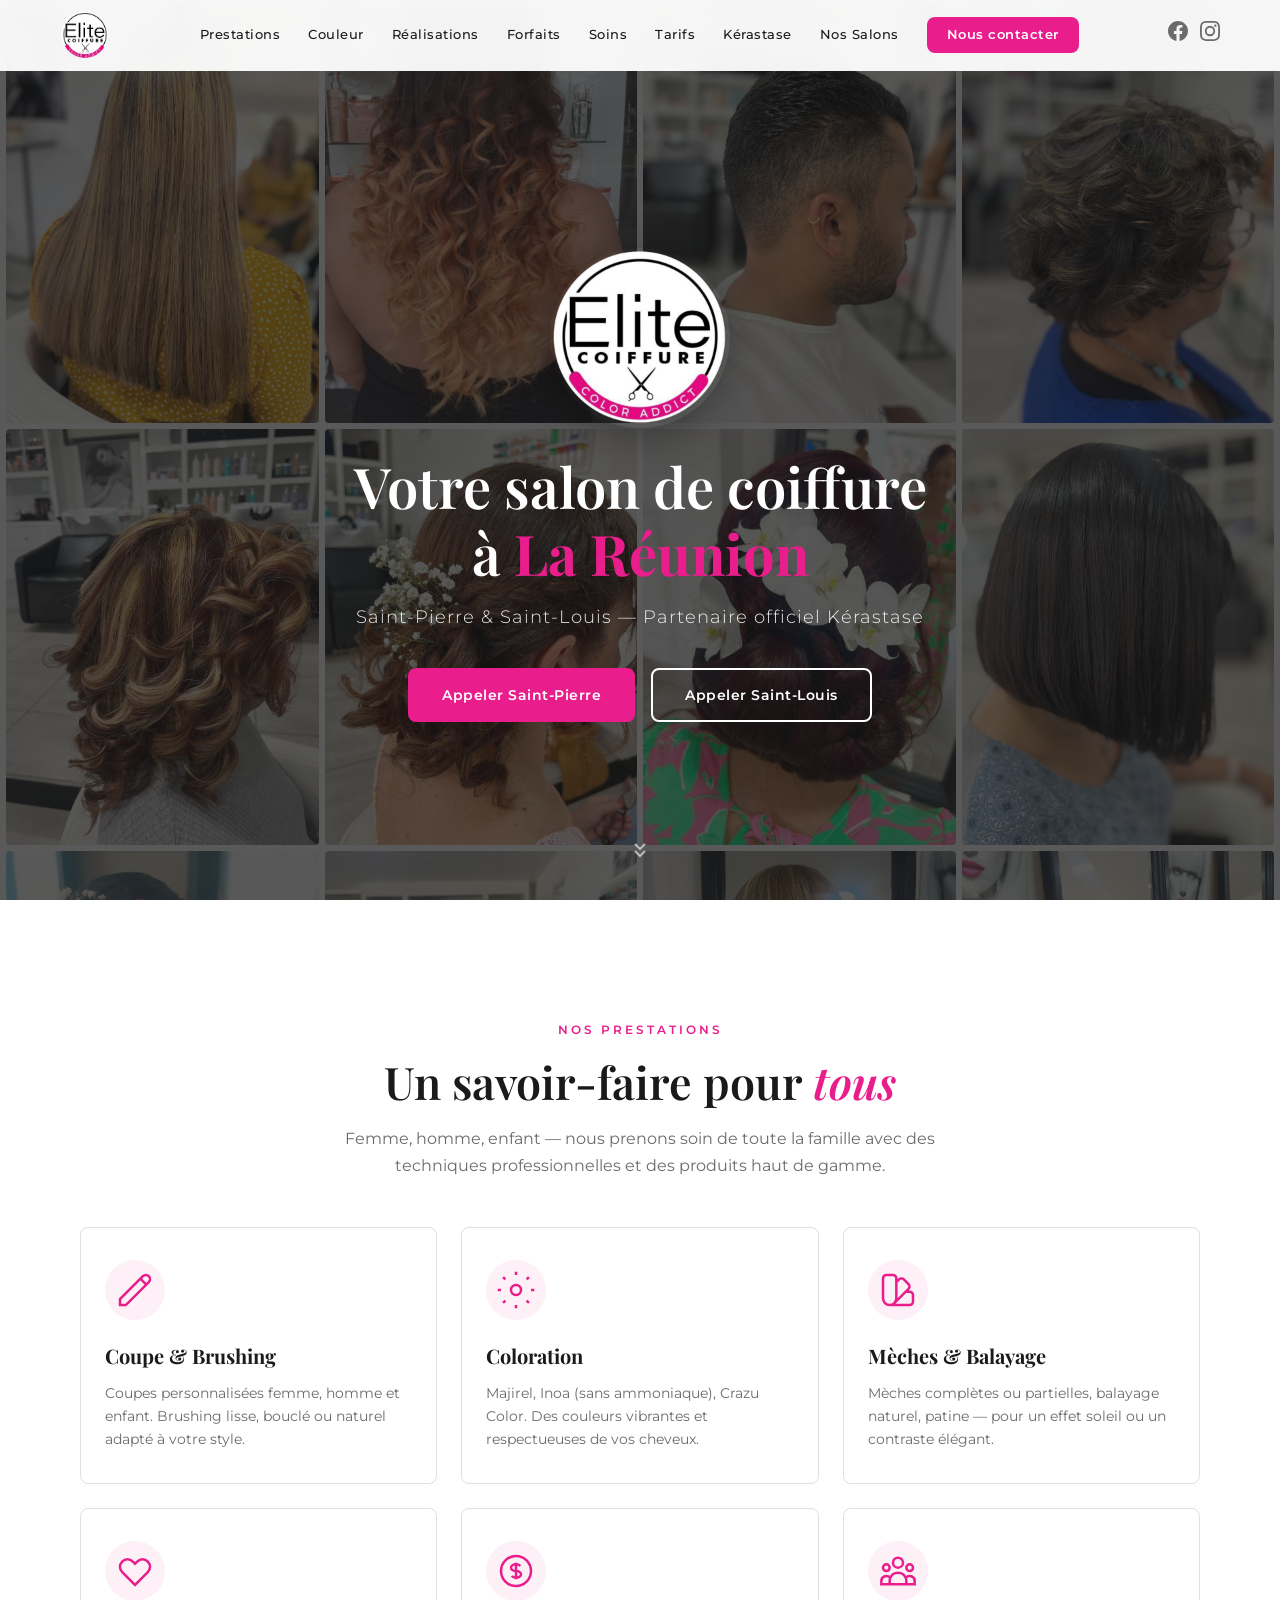
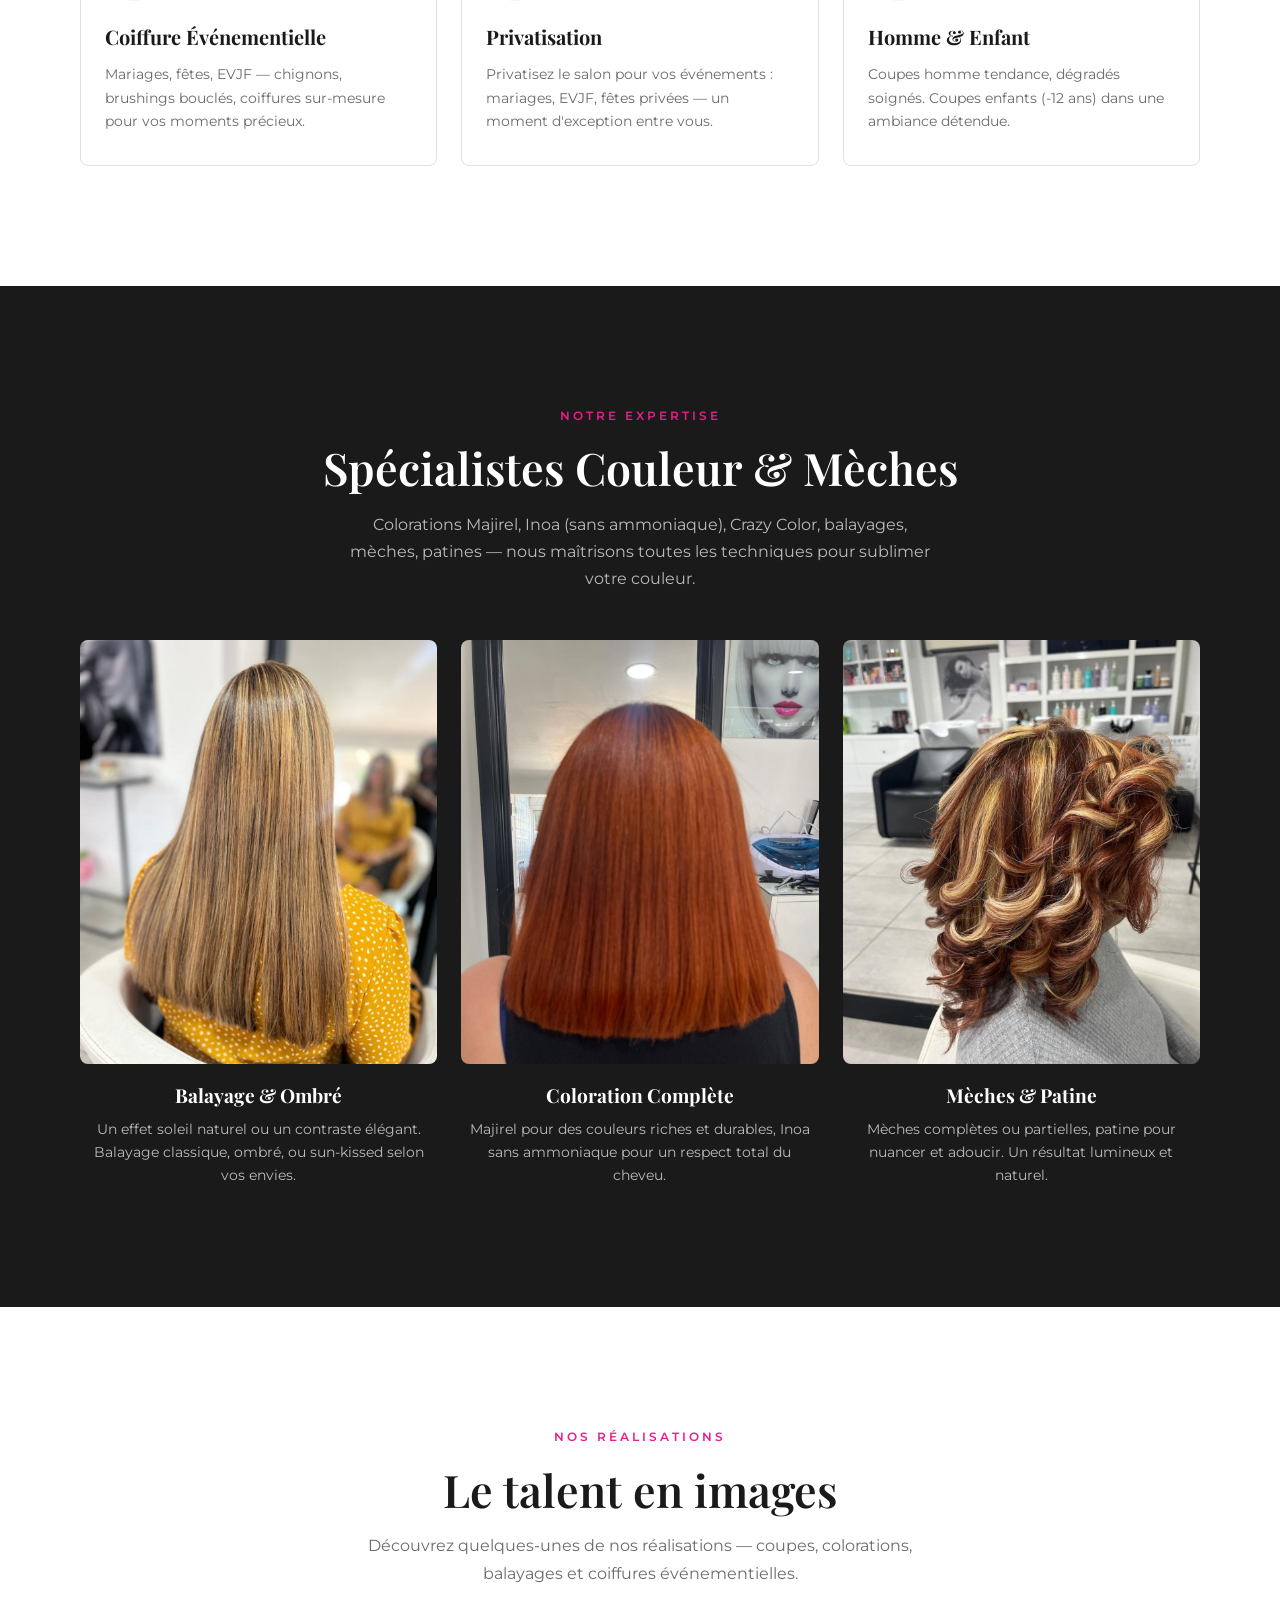
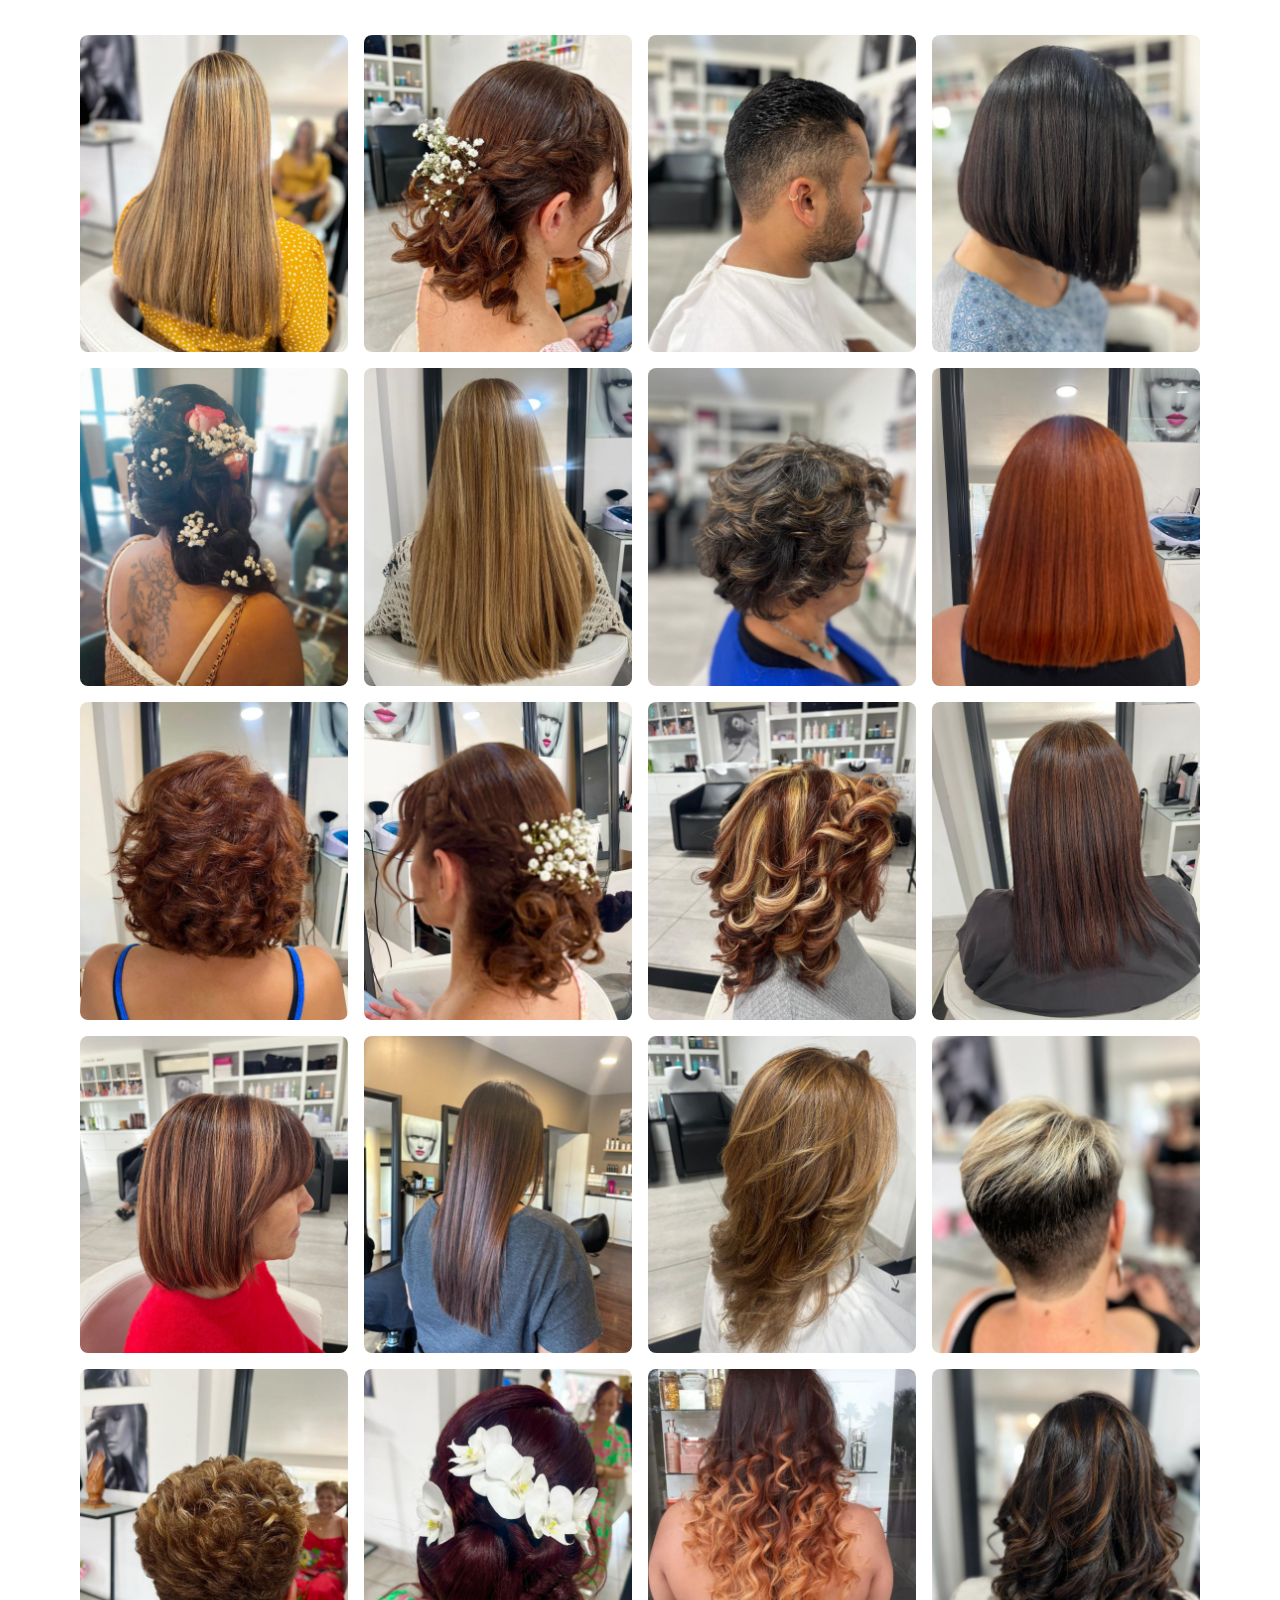
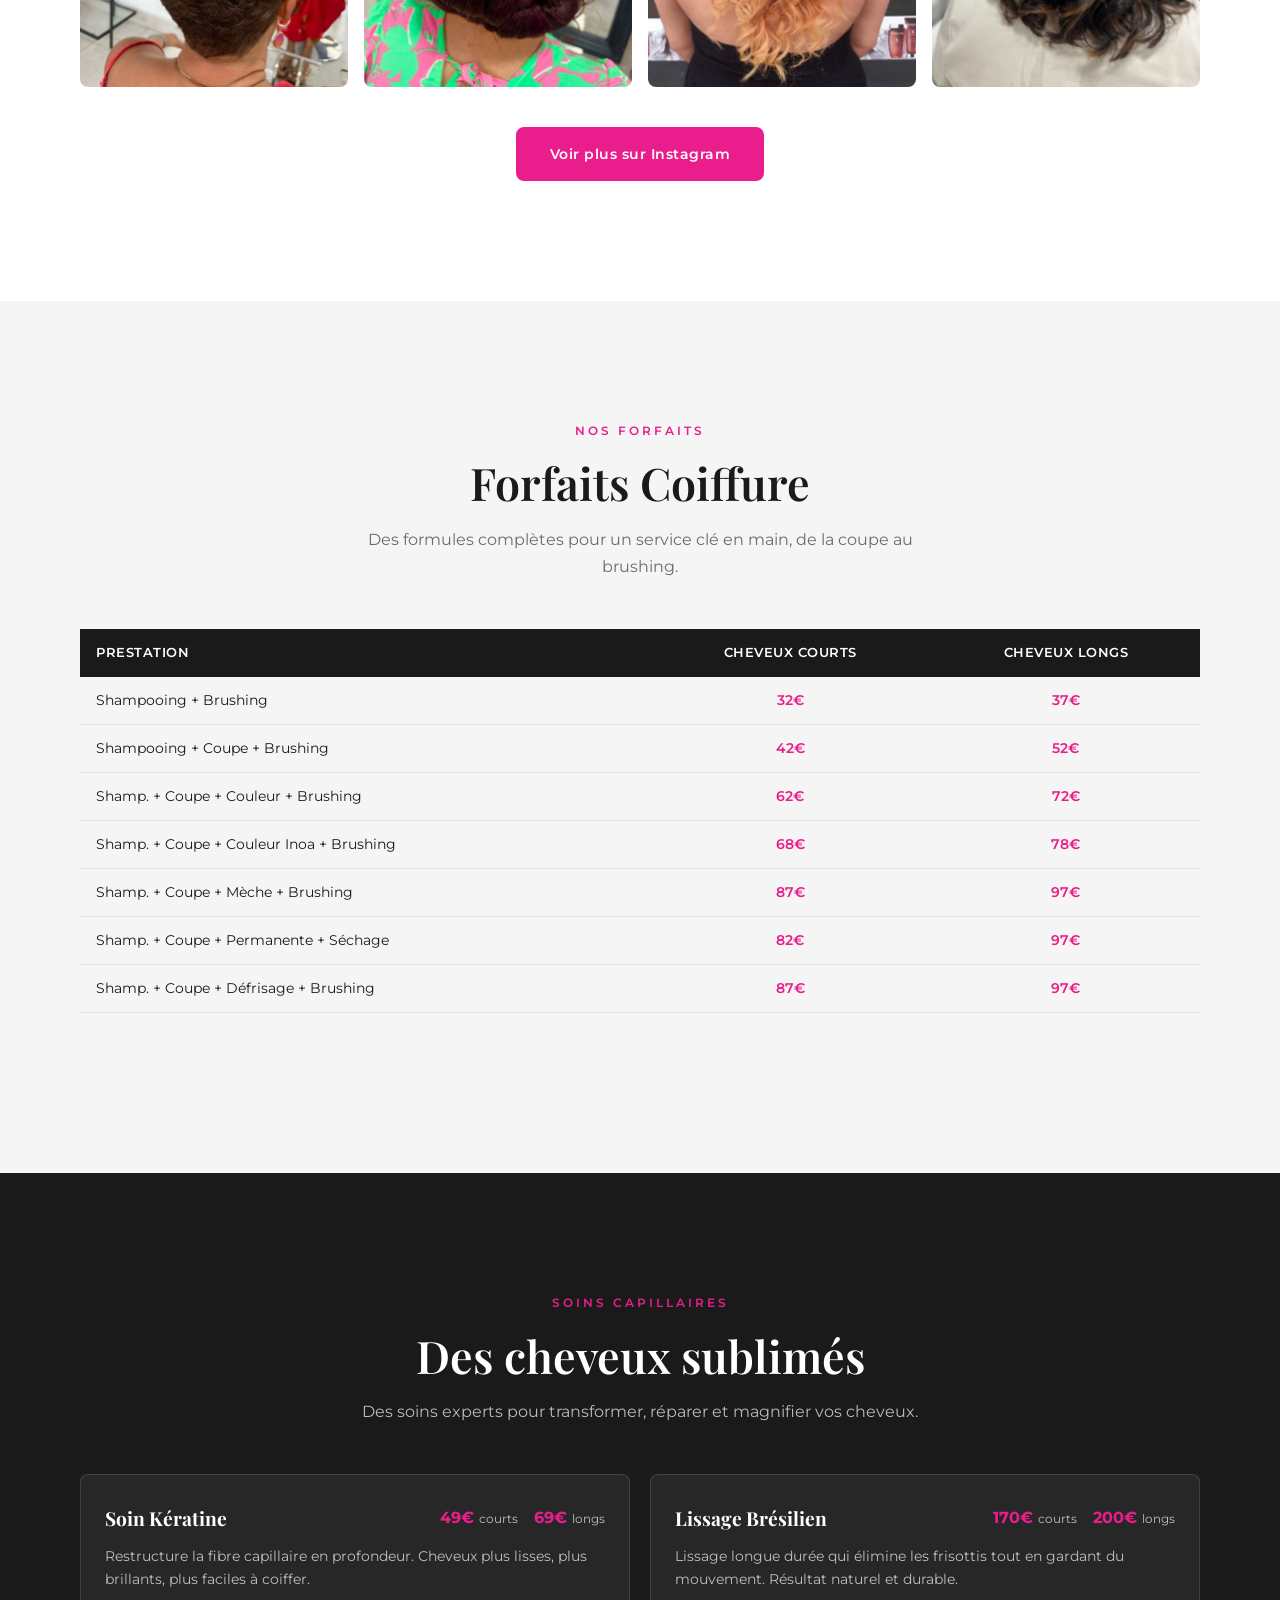
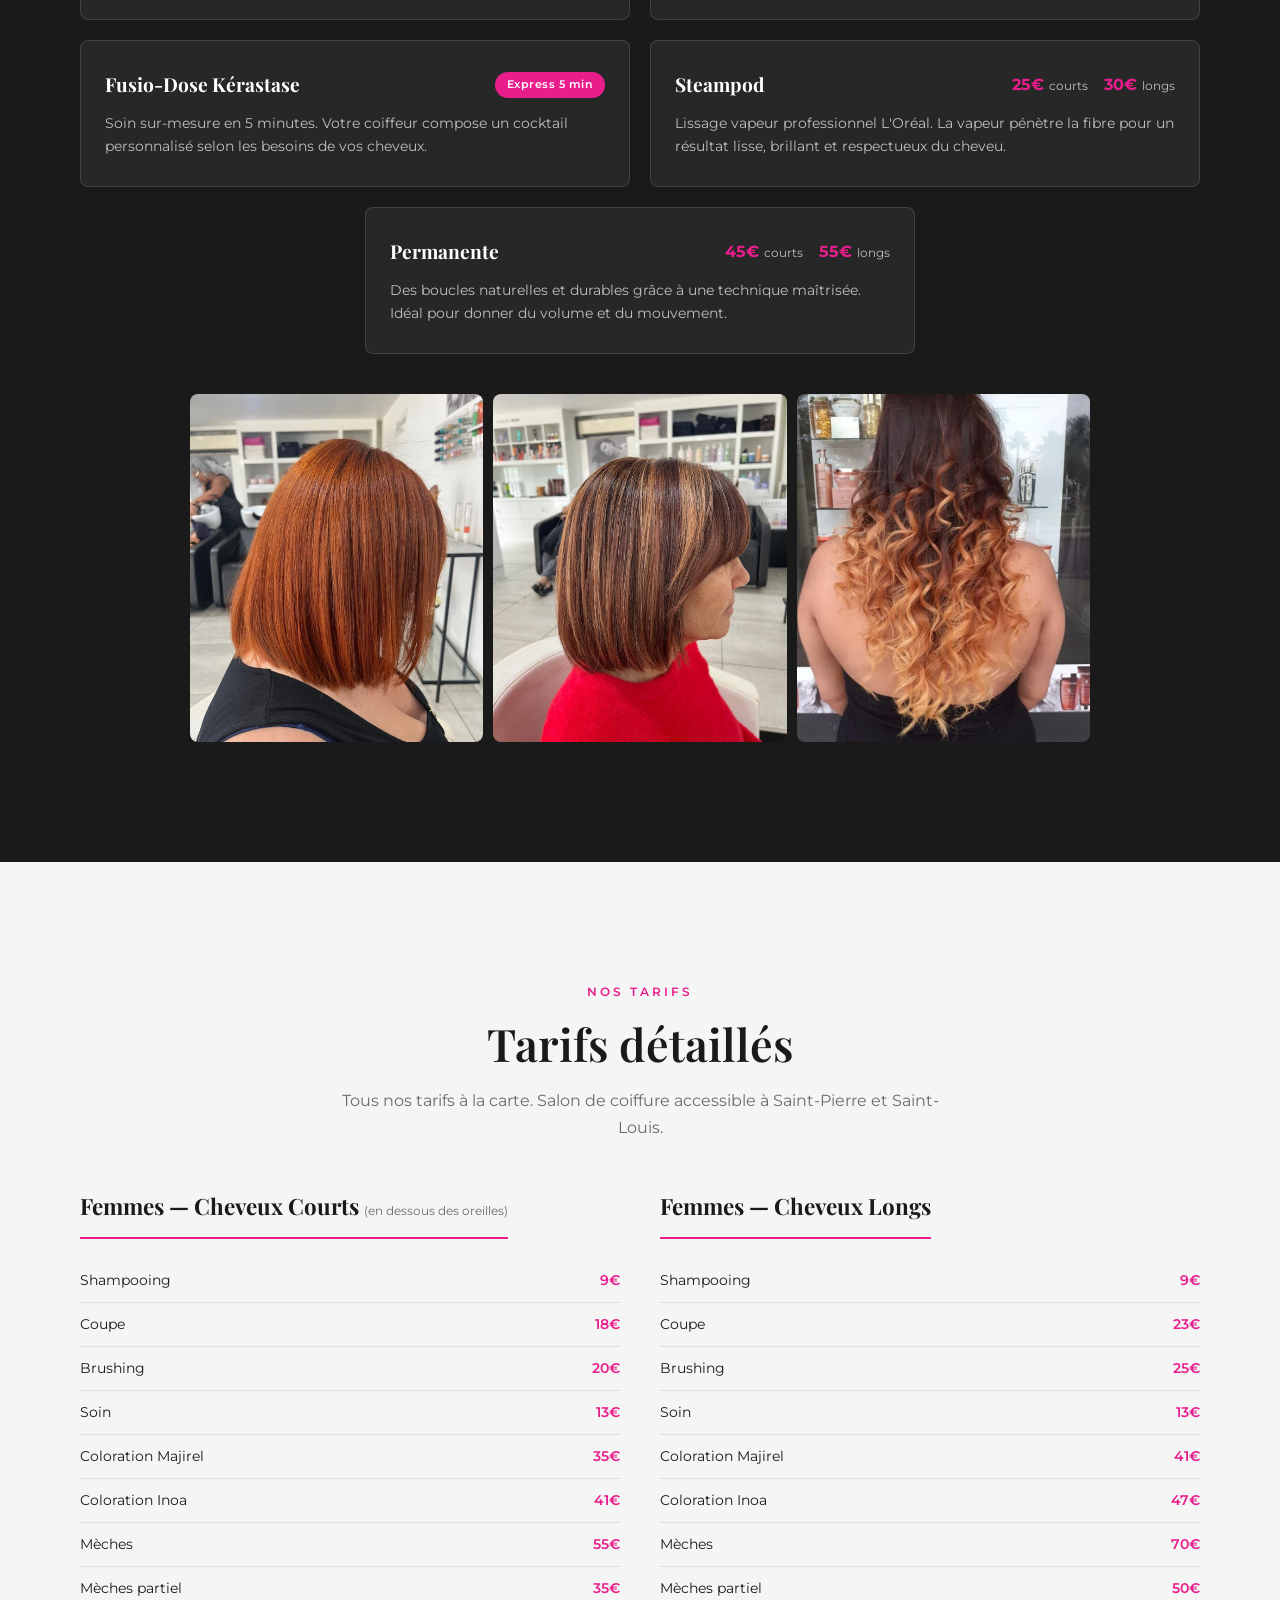
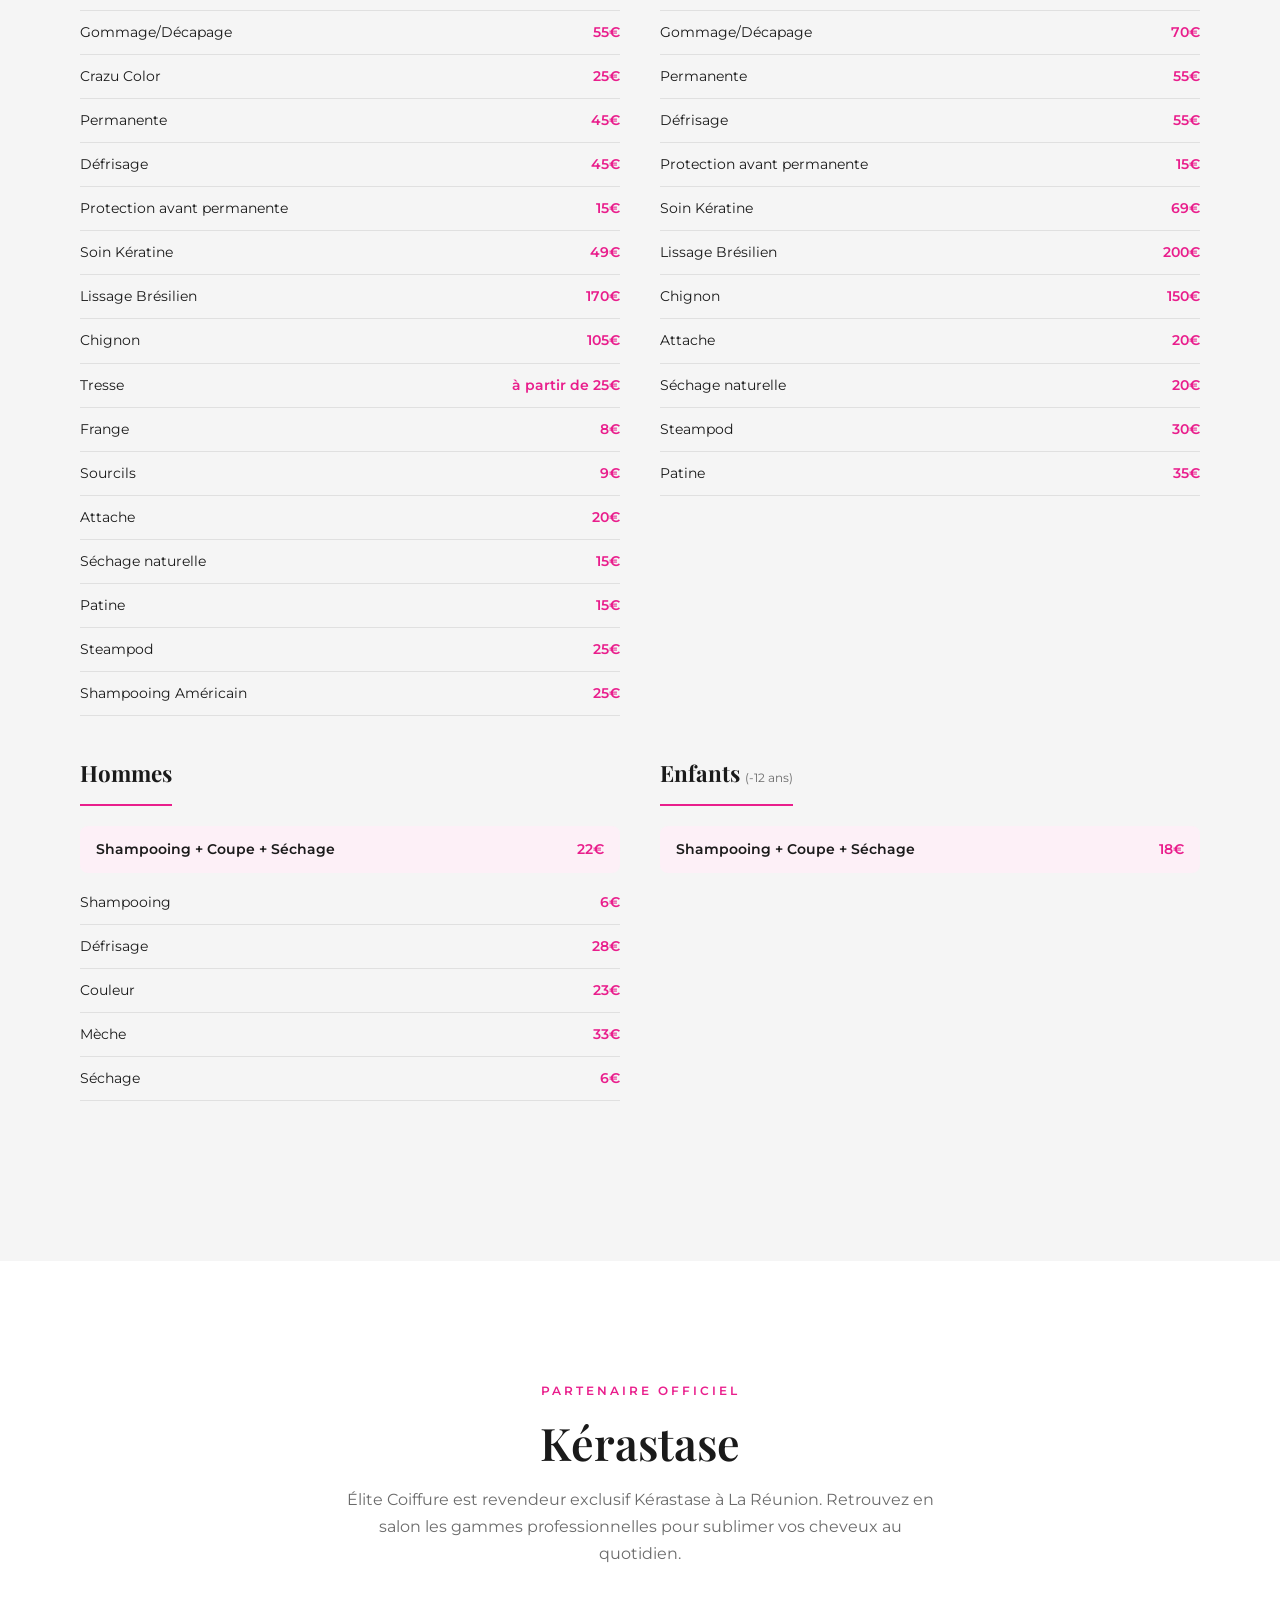
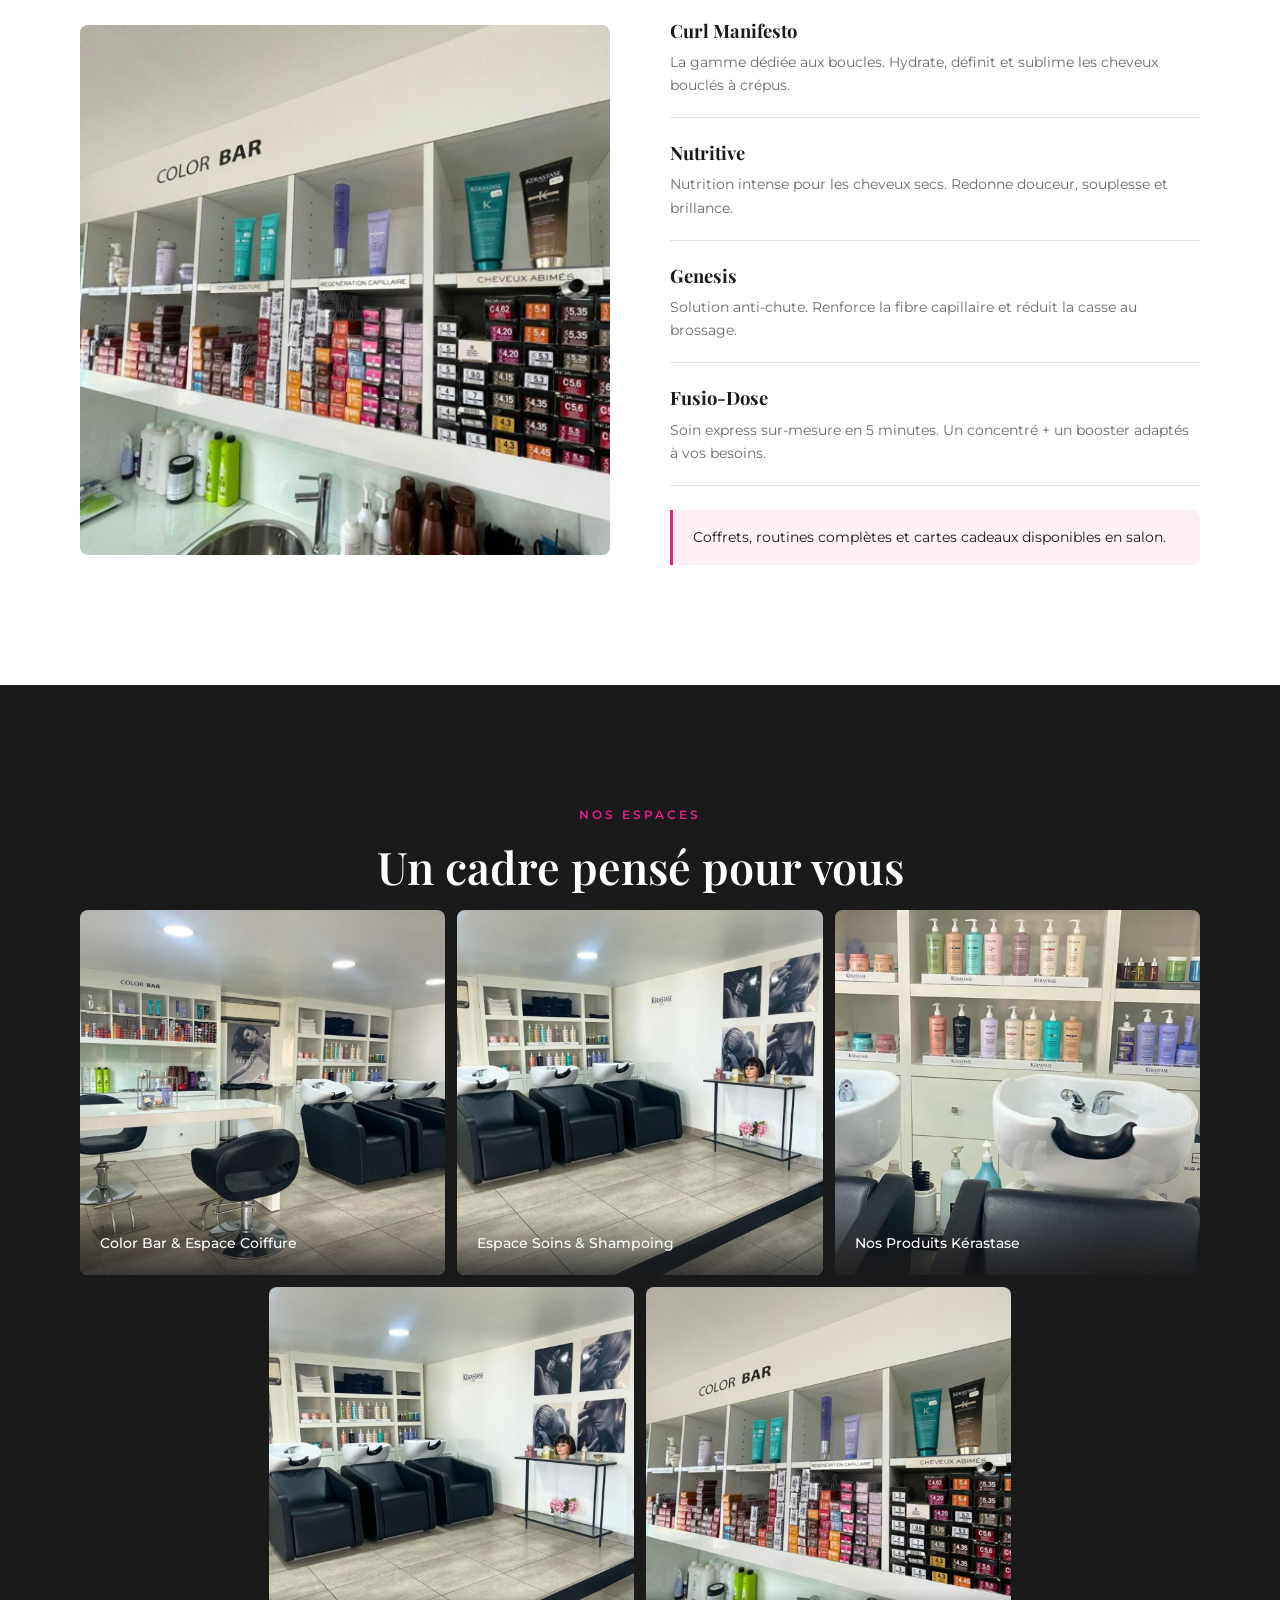
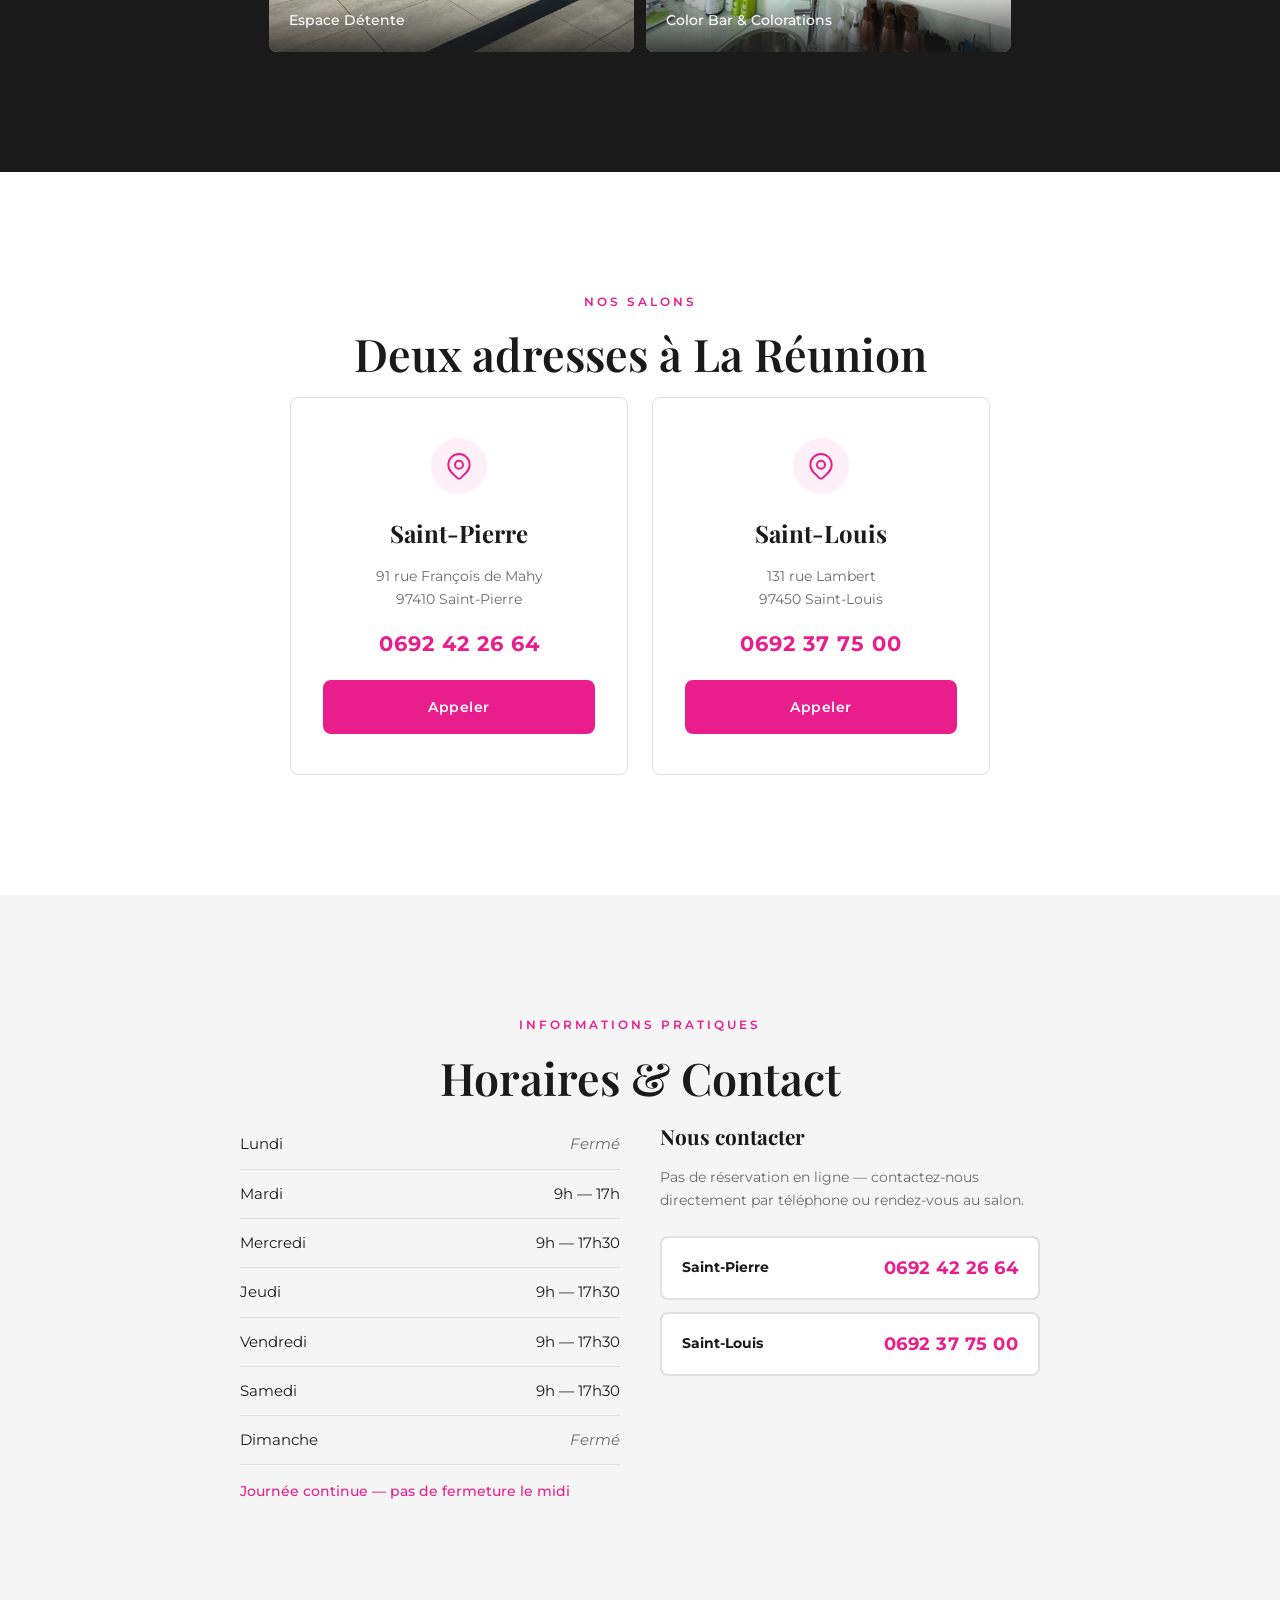
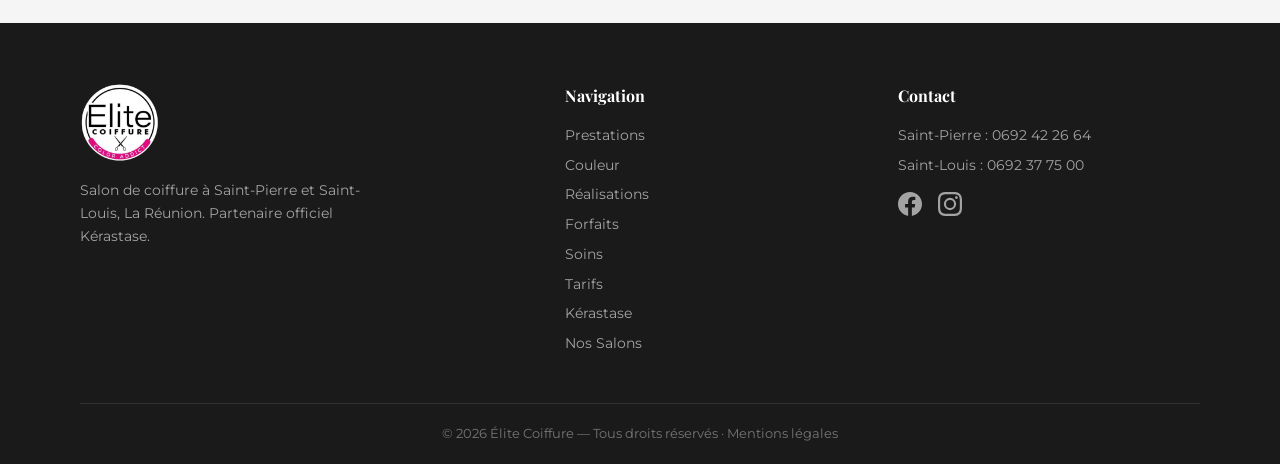
==== commit 8212e5fa: "og" ====
--- a/elite-coiffure/index.html
+++ b/elite-coiffure/index.html
@@ -14,7 +14,10 @@
     <!-- Open Graph -->
     <meta property="og:title" content="Élite Coiffure — Salon de coiffure à La Réunion">
     <meta property="og:description" content="Salon de coiffure premium à Saint-Pierre et Saint-Louis. Partenaire officiel Kérastase. Coupes, colorations, soins capillaires.">
-    <meta property="og:image" content="1.jpg">
+    <meta property="og:image" content="https://elitecoiffure974.re/og-image.jpg">
+    <meta property="og:image:width" content="1200">
+    <meta property="og:image:height" content="630">
+    <meta property="og:url" content="https://elitecoiffure974.re">
     <meta property="og:type" content="website">
     <meta property="og:locale" content="fr_FR">
 
--- a/elite-coiffure/styles.css
+++ b/elite-coiffure/styles.css
@@ -1182,6 +1182,7 @@
     .hero-actions {
         flex-direction: row;
         gap: 16px;
+        justify-content: center;
     }
 
     .hero-logo {
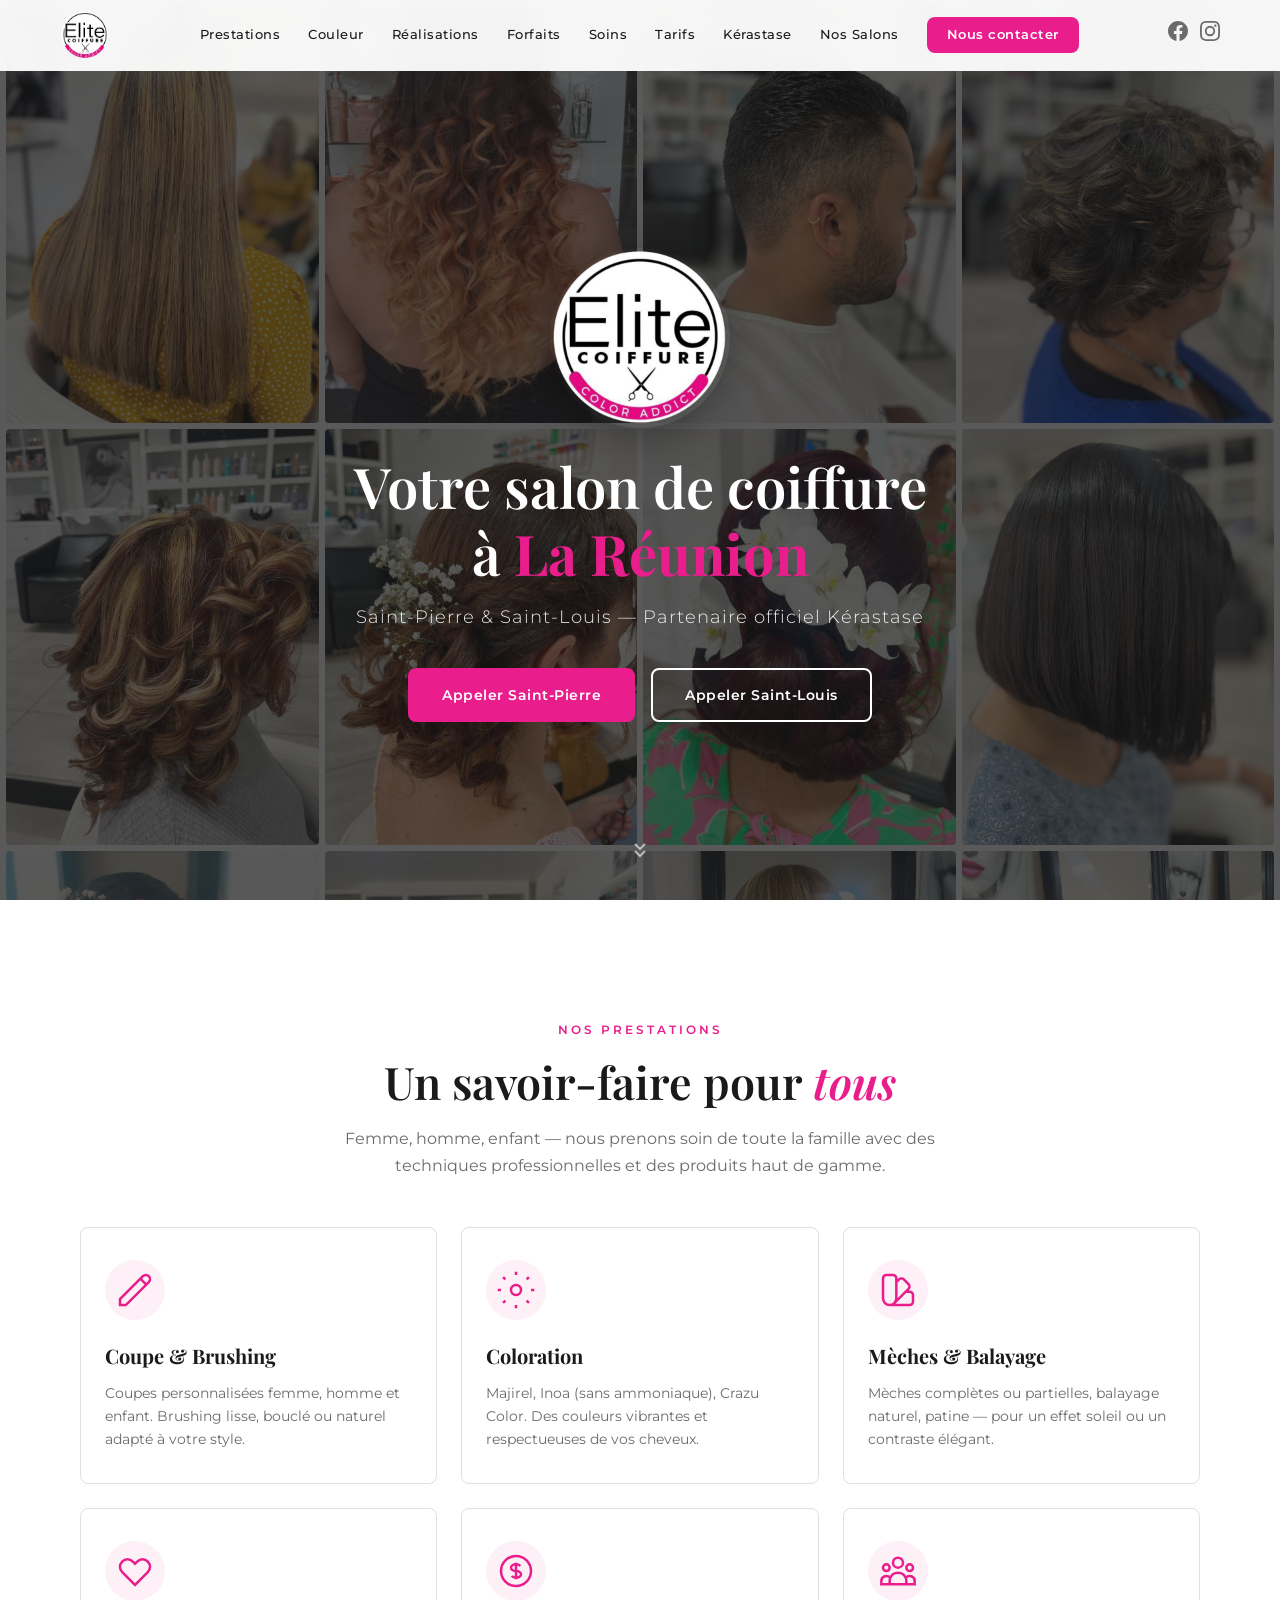
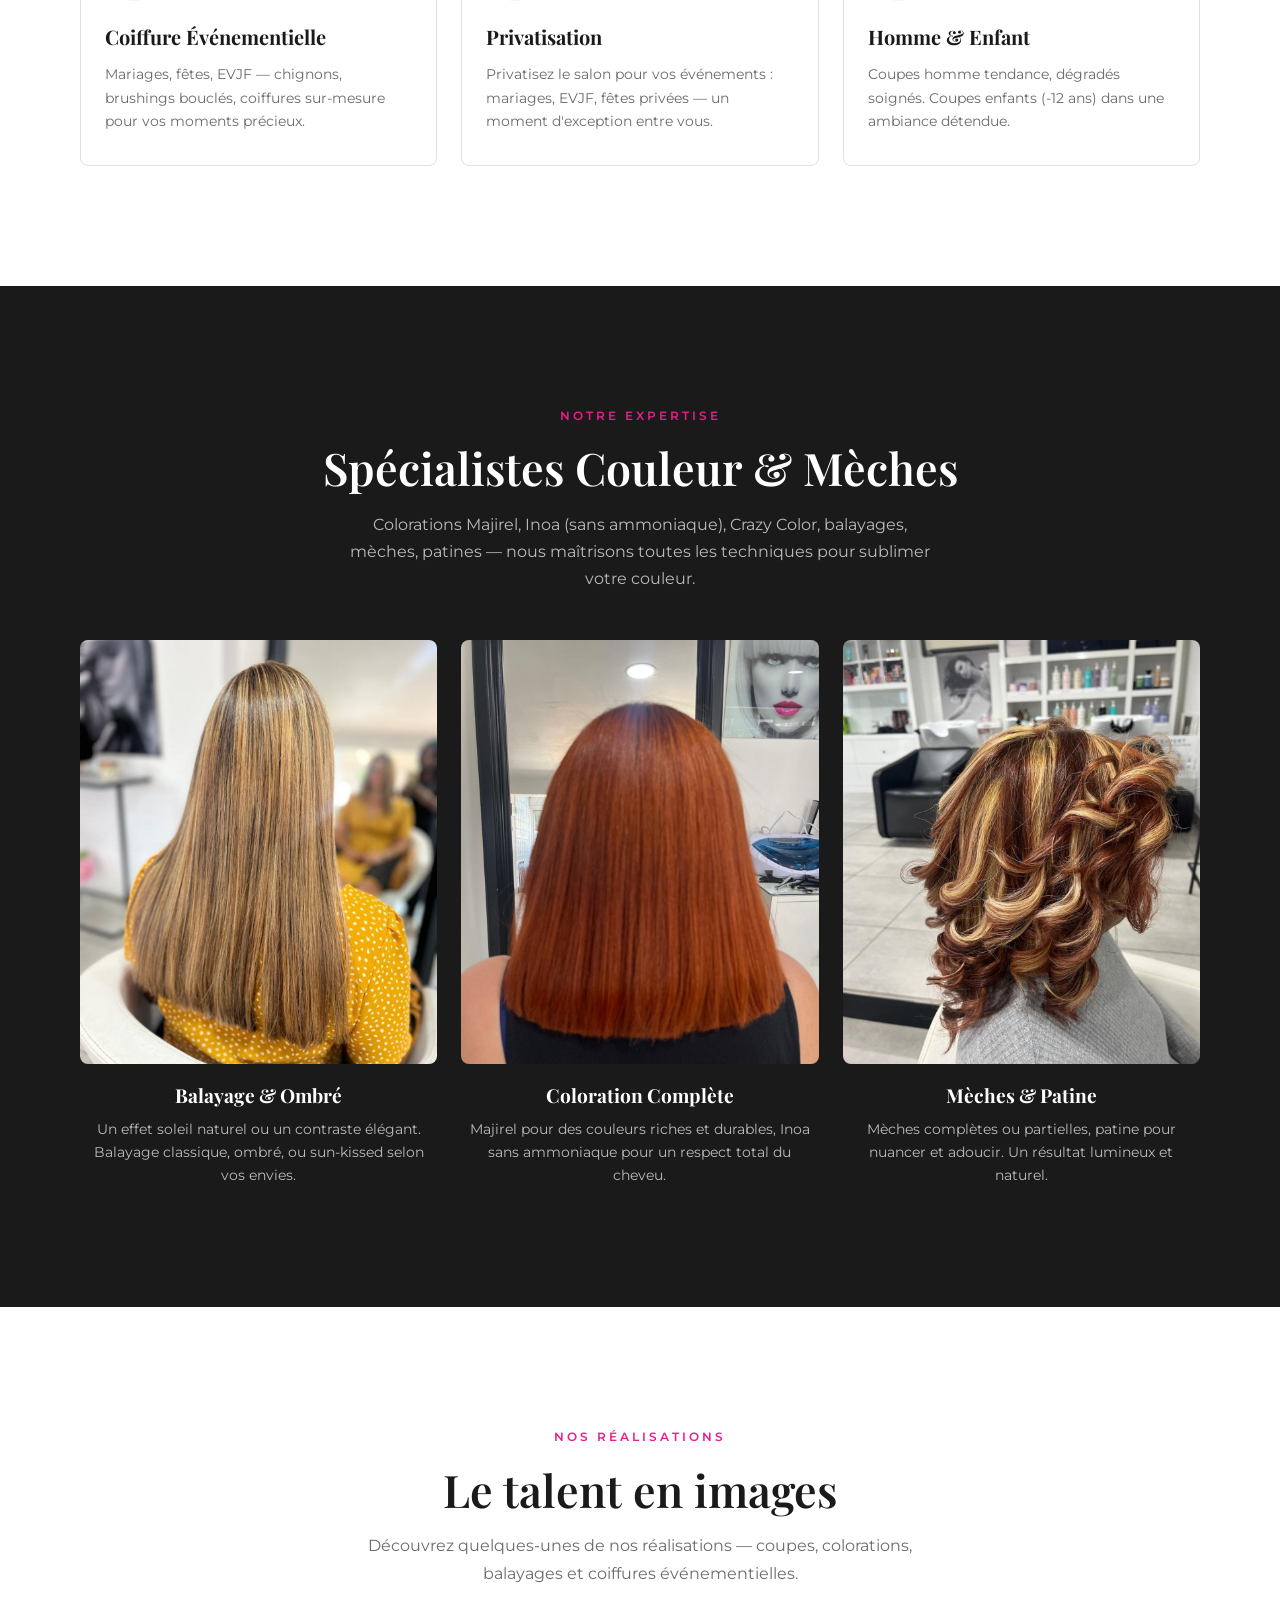
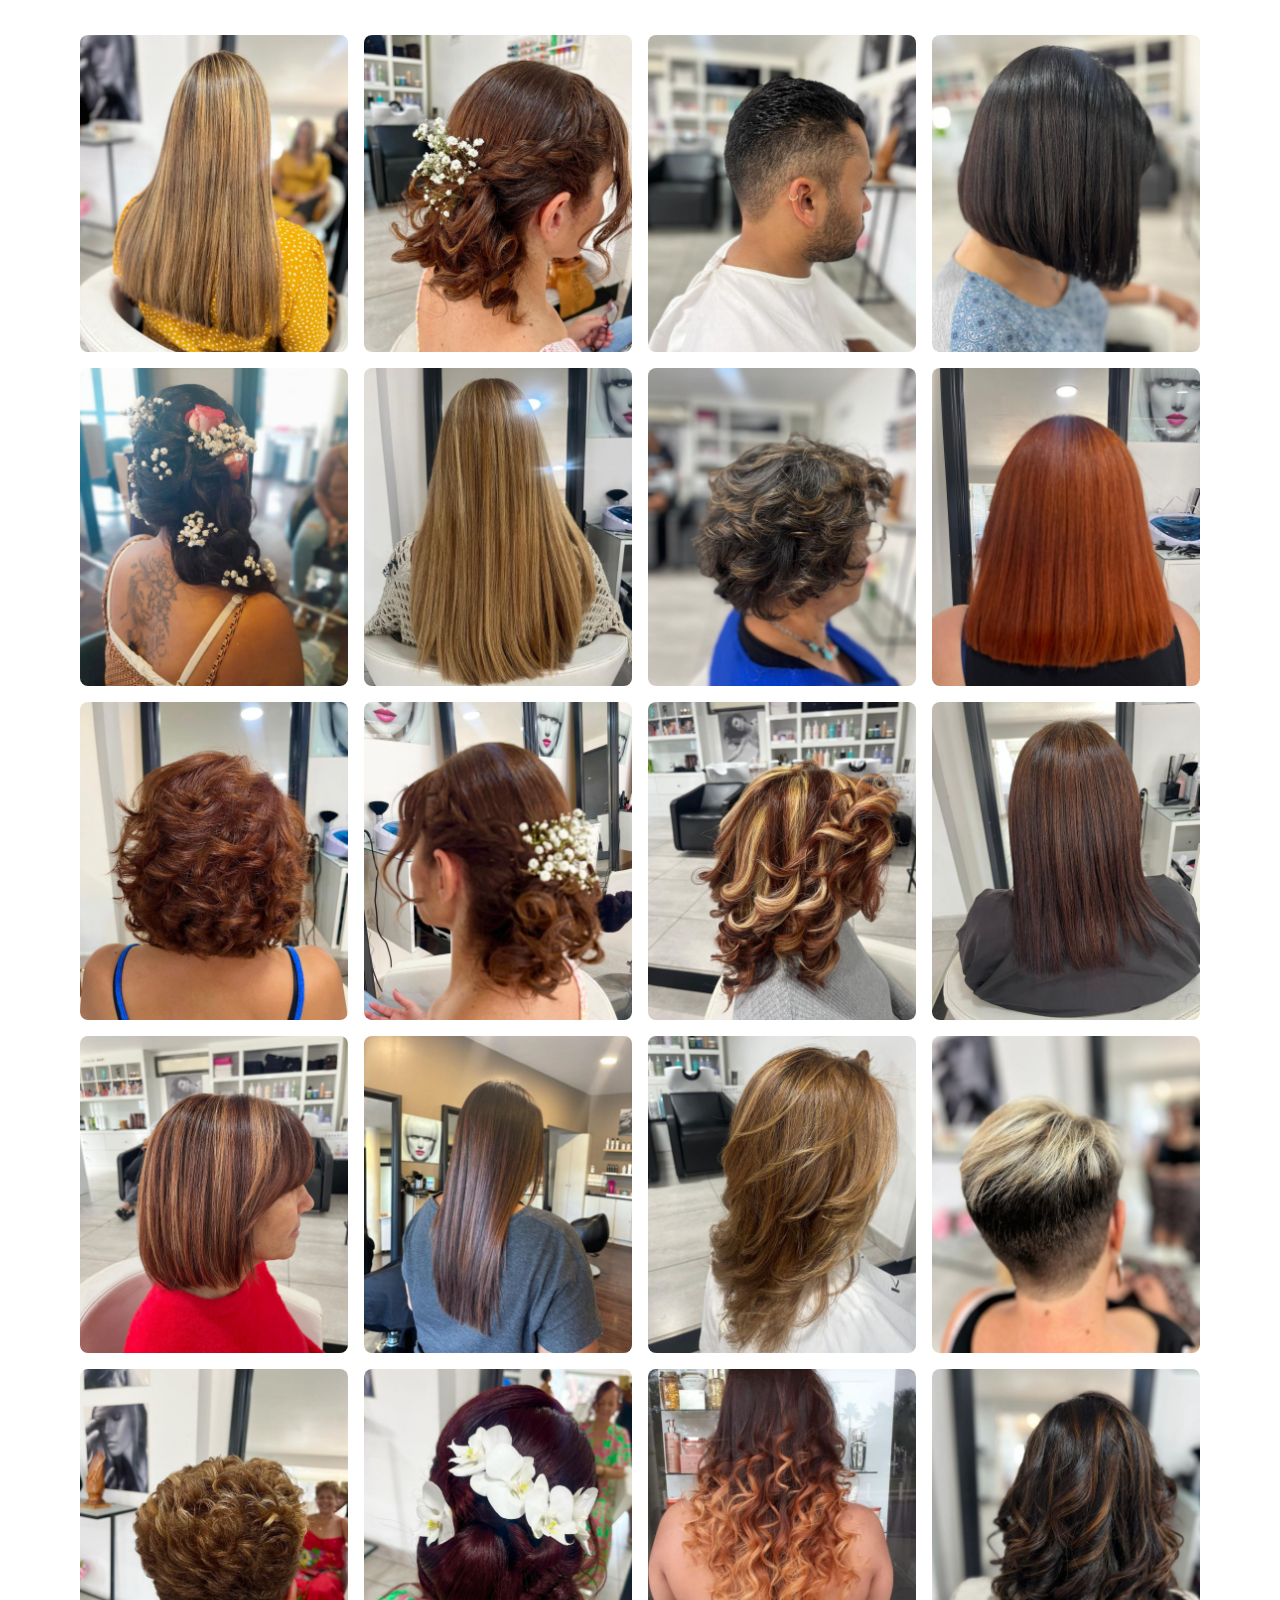
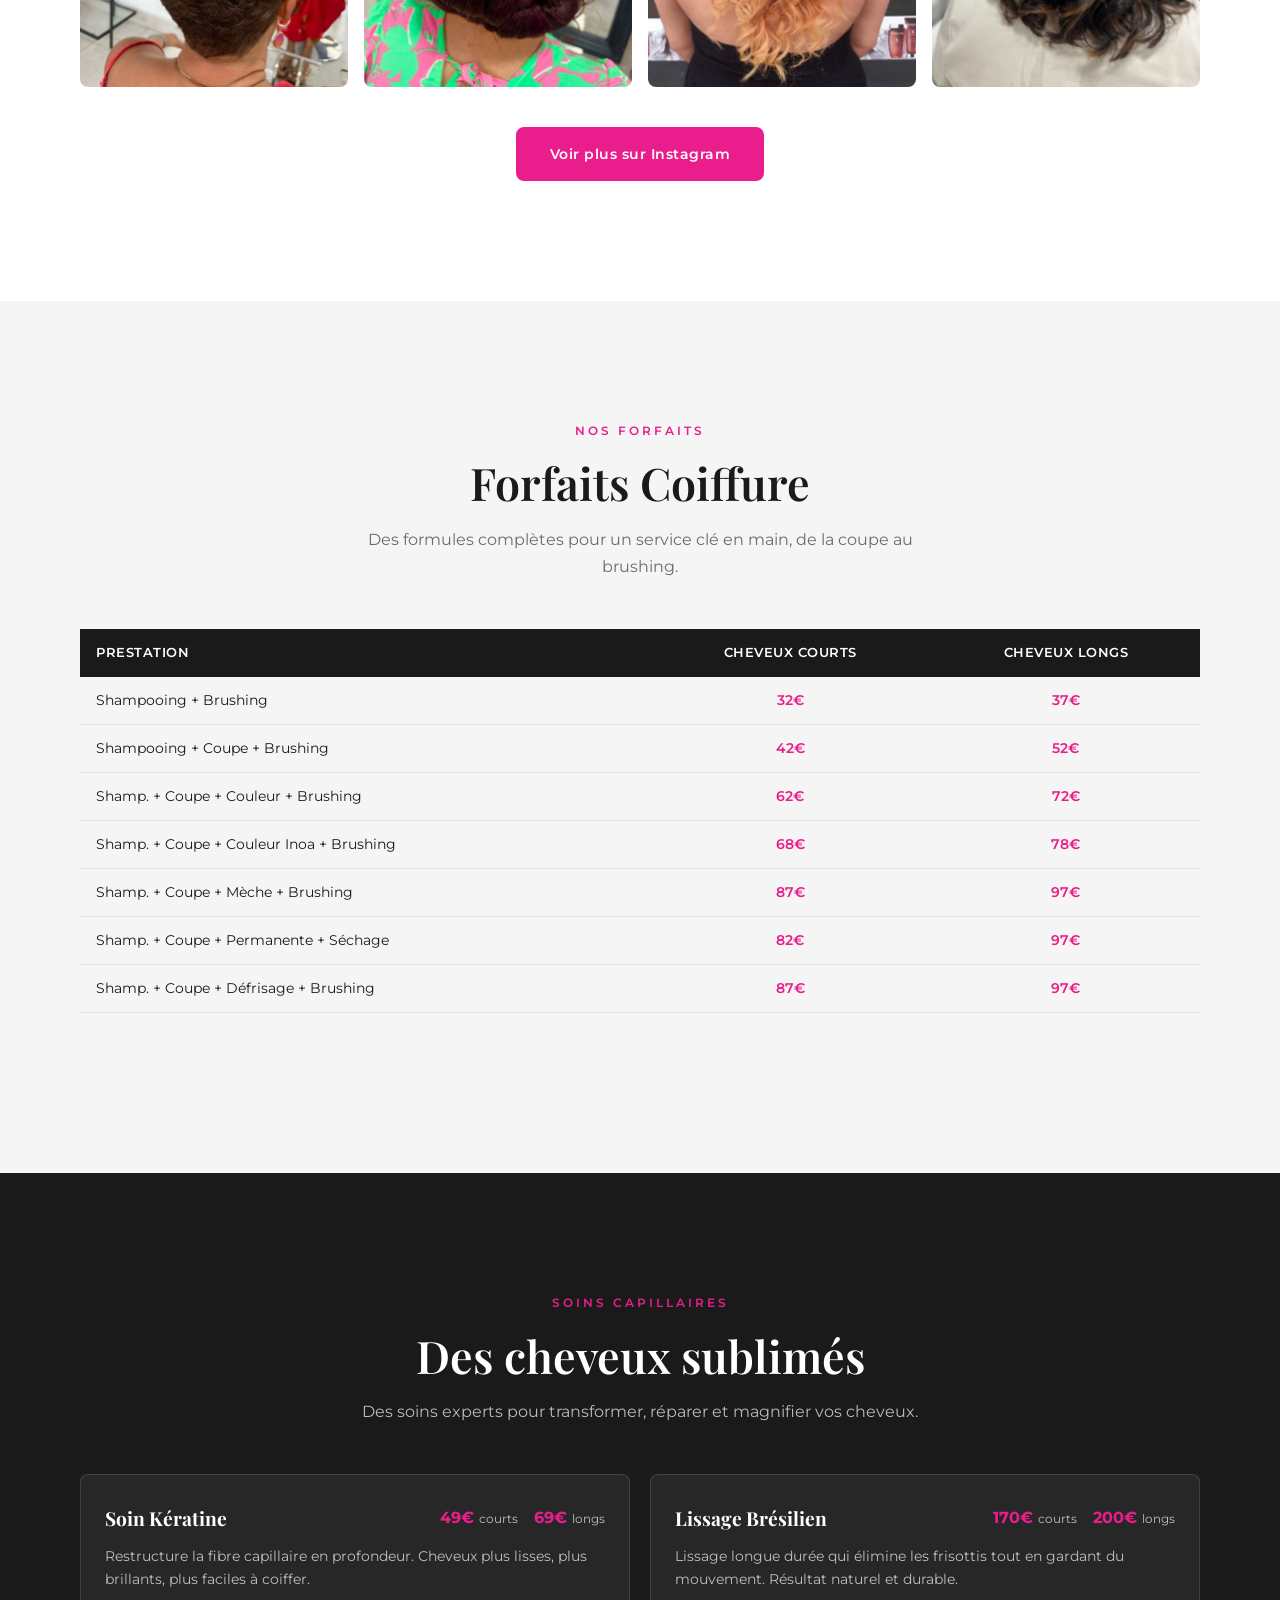
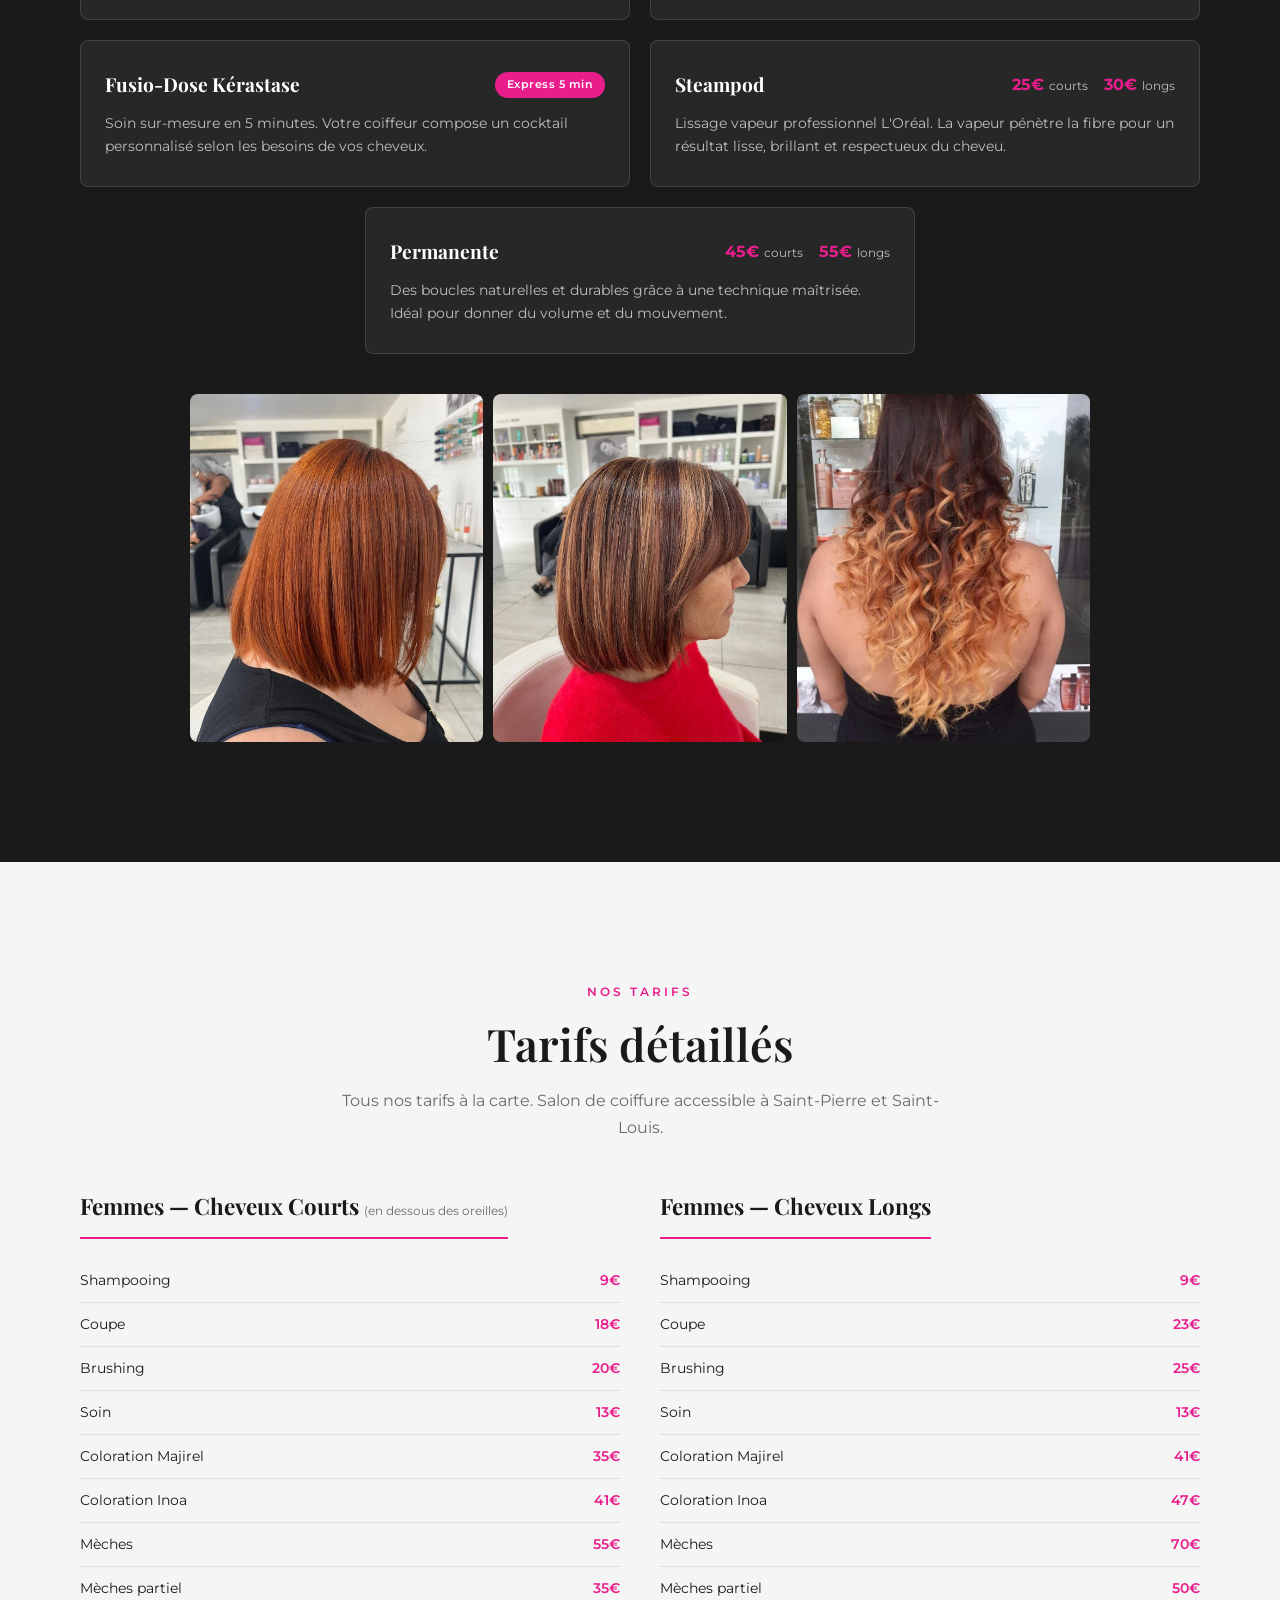
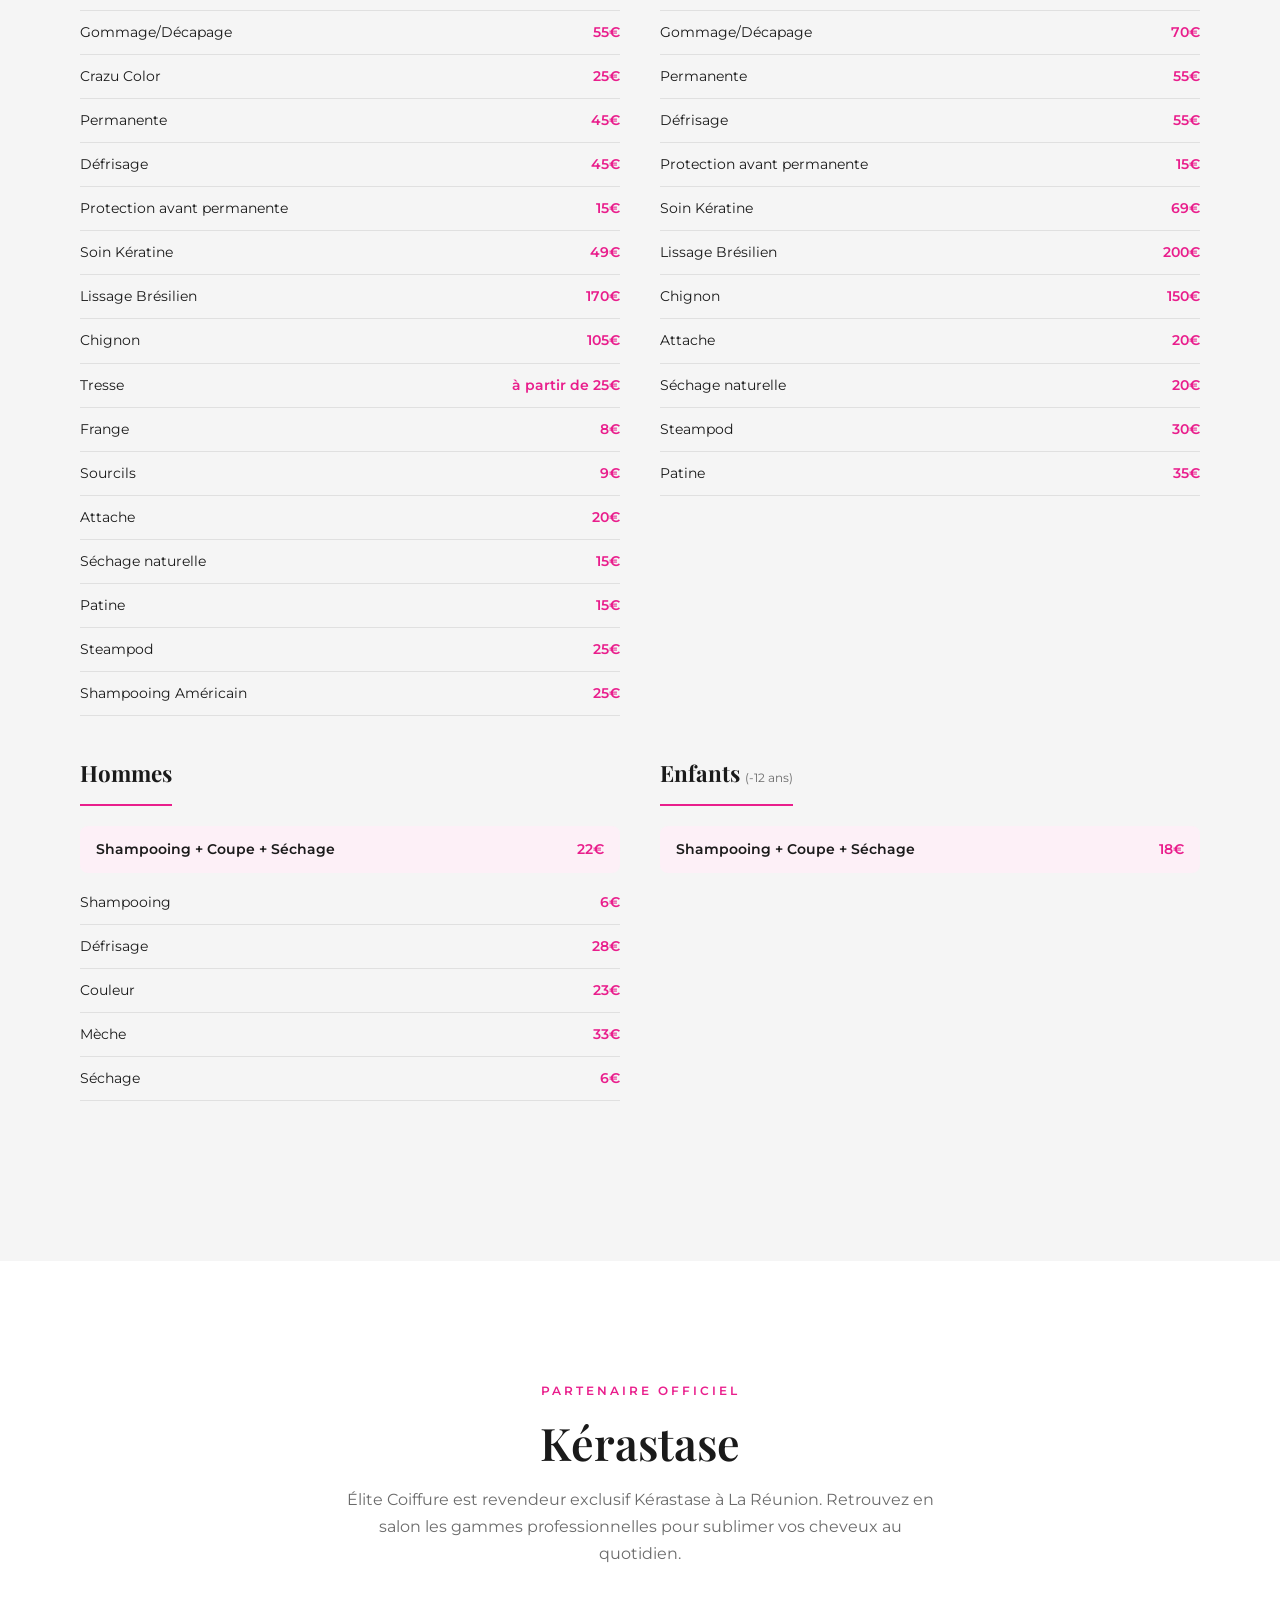
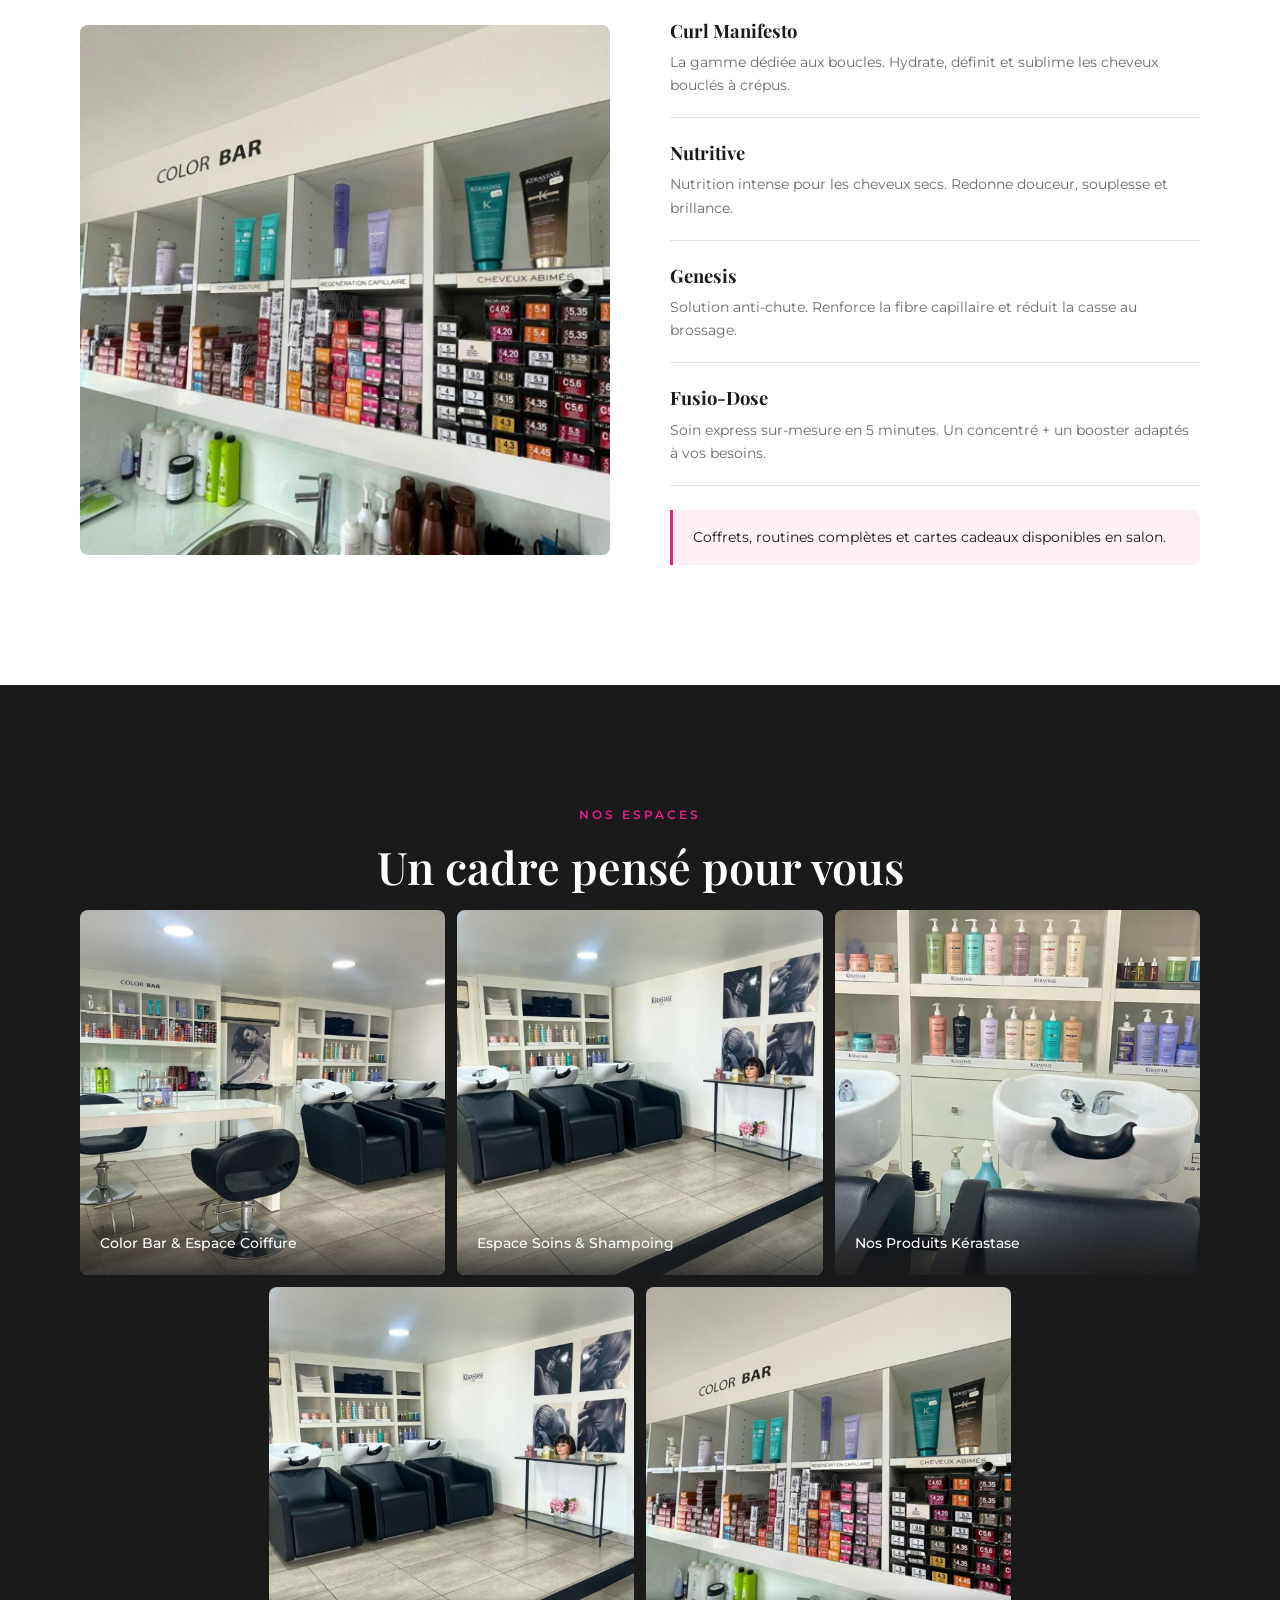
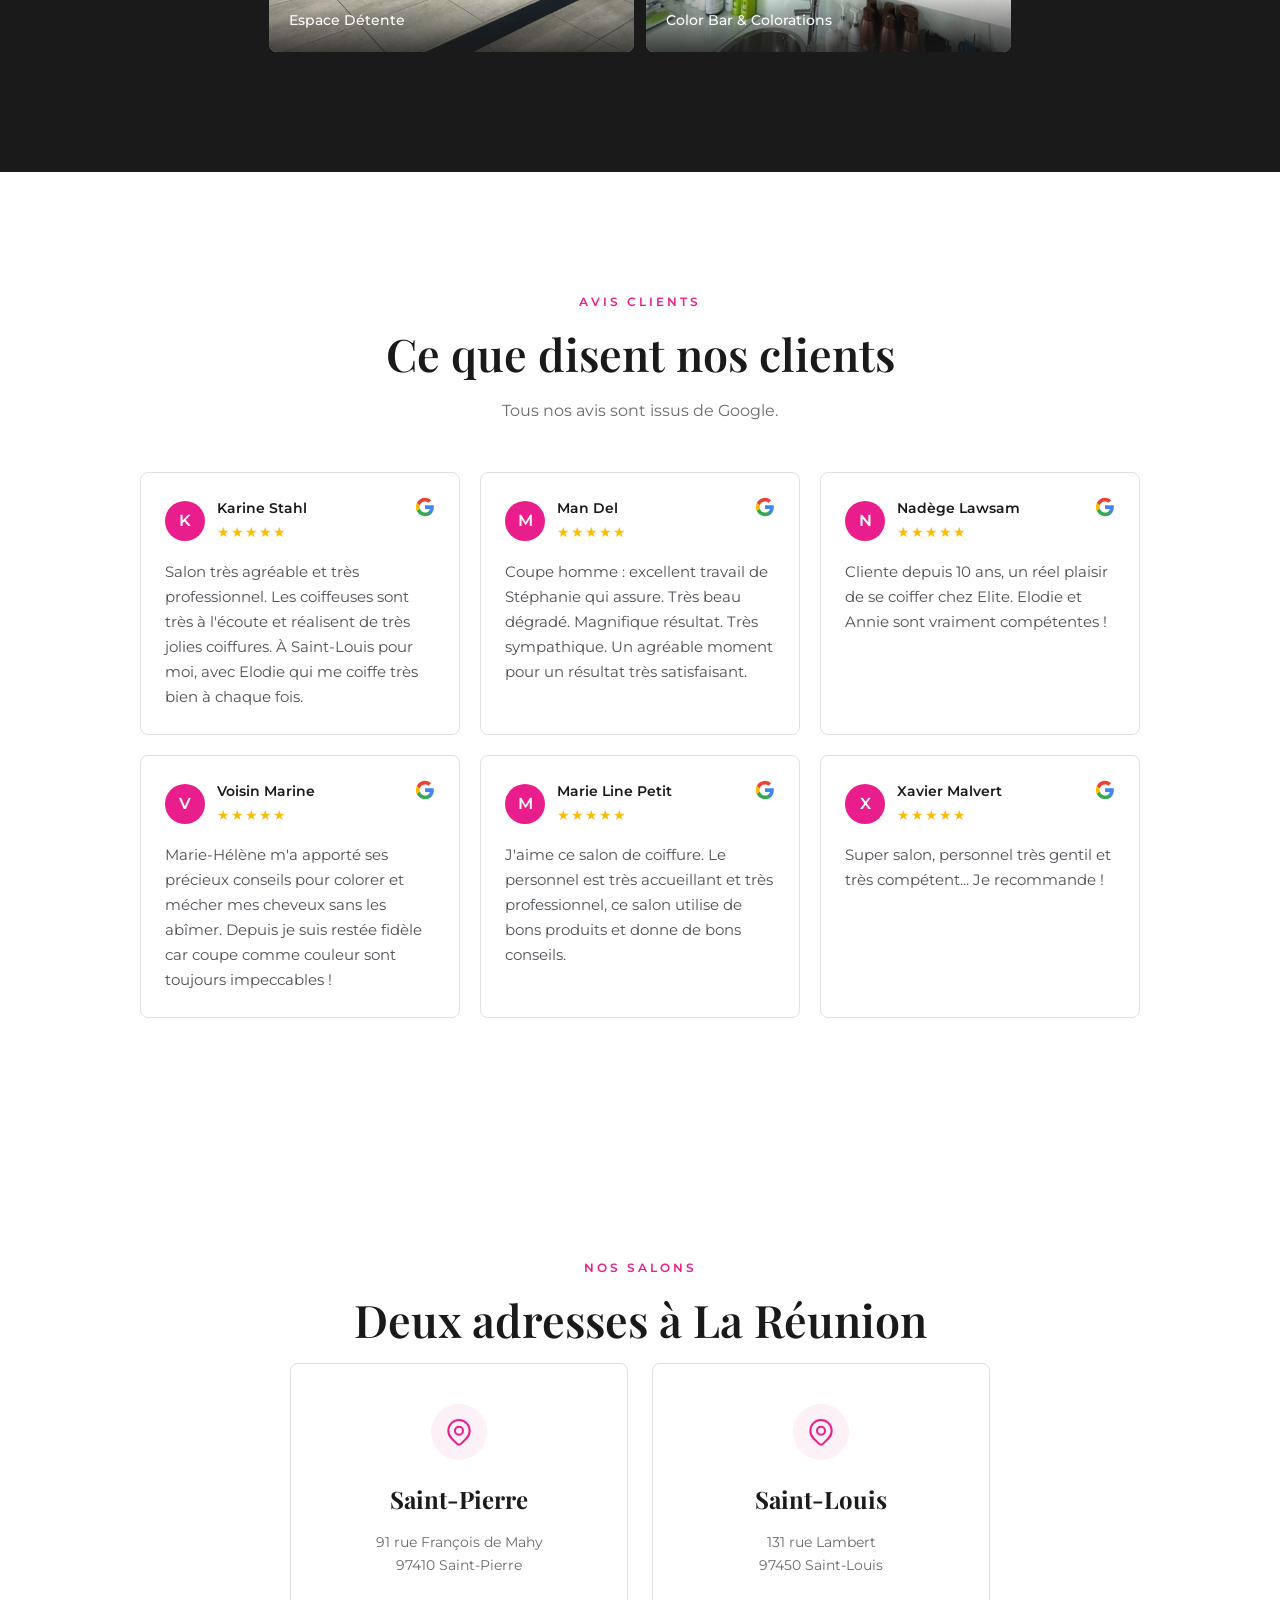
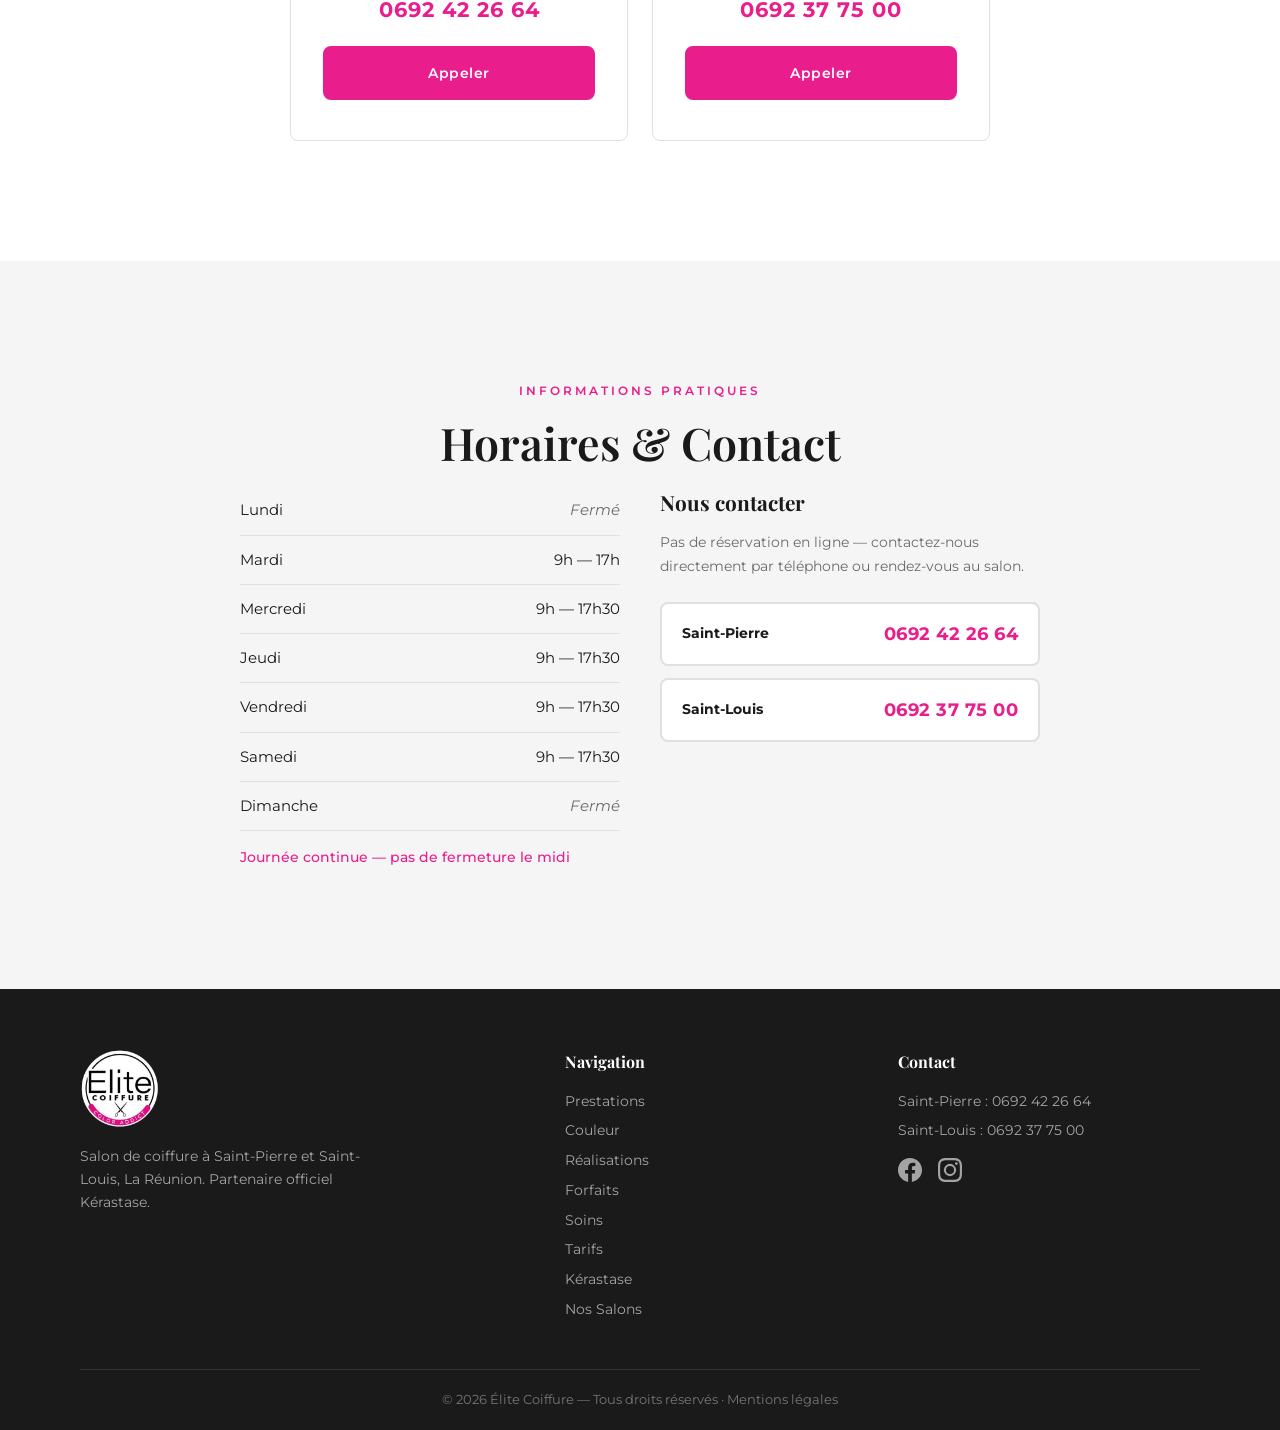
==== commit 5d53a2f8: "avis" ====
--- a/elite-coiffure/index.html
+++ b/elite-coiffure/index.html
@@ -9,17 +9,25 @@
     <meta name="robots" content="index, follow">
     <meta name="geo.region" content="RE">
     <meta name="geo.placename" content="Saint-Pierre, La Réunion">
-    <link rel="canonical" href="https://elitecoiffure974.re">
+    <link rel="canonical" href="https://www.elitecoiffure.re">
 
     <!-- Open Graph -->
     <meta property="og:title" content="Élite Coiffure — Salon de coiffure à La Réunion">
     <meta property="og:description" content="Salon de coiffure premium à Saint-Pierre et Saint-Louis. Partenaire officiel Kérastase. Coupes, colorations, soins capillaires.">
-    <meta property="og:image" content="https://elitecoiffure974.re/og-image.jpg">
+    <meta property="og:image" content="https://www.elitecoiffure.re/og-image.jpg">
     <meta property="og:image:width" content="1200">
     <meta property="og:image:height" content="630">
-    <meta property="og:url" content="https://elitecoiffure974.re">
+    <meta property="og:url" content="https://www.elitecoiffure.re">
     <meta property="og:type" content="website">
     <meta property="og:locale" content="fr_FR">
+
+    <!-- Twitter Card -->
+    <meta name="twitter:card" content="summary_large_image">
+    <meta name="twitter:title" content="Élite Coiffure — Salon de coiffure à La Réunion">
+    <meta name="twitter:description" content="Salon de coiffure premium à Saint-Pierre et Saint-Louis. Partenaire officiel Kérastase.">
+    <meta name="twitter:image" content="https://www.elitecoiffure.re/og-image.jpg">
+
+    <meta name="theme-color" content="#1a1a1a">
 
     <!-- Structured Data -->
     <script type="application/ld+json">
@@ -27,7 +35,8 @@
         "@context": "https://schema.org",
         "@type": "HairSalon",
         "name": "Élite Coiffure — Saint-Pierre",
-        "image": "logo elite coiffure.png",
+        "image": "https://www.elitecoiffure.re/logo elite coiffure.png",
+        "url": "https://www.elitecoiffure.re",
         "address": {
             "@type": "PostalAddress",
             "streetAddress": "91 rue François de Mahy",
@@ -52,7 +61,8 @@
         "@context": "https://schema.org",
         "@type": "HairSalon",
         "name": "Élite Coiffure — Saint-Louis",
-        "image": "logo elite coiffure.png",
+        "image": "https://www.elitecoiffure.re/logo elite coiffure.png",
+        "url": "https://www.elitecoiffure.re",
         "address": {
             "@type": "PostalAddress",
             "streetAddress": "131 rue Lambert",
@@ -114,36 +124,37 @@
         </div>
     </header>
 
+    <main>
     <!-- Hero -->
     <section class="hero" id="hero">
         <div class="hero-mosaic">
             <div class="mosaic-col mosaic-col--scroll-up">
                 <img src="coiffure/1.jpg" alt="Balayage blond miel" loading="eager">
                 <img src="coiffure/12.jpg" alt="Mèches cuivrées bouclées" loading="eager">
-                <img src="coiffure/5.jpg" alt="Chignon mariage fleurs" loading="eager">
-                <img src="coiffure/9.jpg" alt="Coloration cuivrée" loading="eager">
-                <img src="coiffure/17.jpg" alt="Coupe courte blonde" loading="eager">
+                <img src="coiffure/5.jpg" alt="Chignon mariage fleurs" loading="lazy">
+                <img src="coiffure/9.jpg" alt="Coloration cuivrée" loading="lazy">
+                <img src="coiffure/17.jpg" alt="Coupe courte blonde" loading="lazy">
             </div>
             <div class="mosaic-col mosaic-col--scroll-down">
                 <img src="coiffure/20.jpg" alt="Balayage ombré boucles" loading="eager">
                 <img src="coiffure/2.jpg" alt="Chignon tressé mariage" loading="eager">
-                <img src="coiffure/7.jpg" alt="Coloration cuivrée carré" loading="eager">
-                <img src="coiffure/16.jpg" alt="Balayage caramel" loading="eager">
-                <img src="coiffure/21.jpg" alt="Mèches caramel bouclées" loading="eager">
+                <img src="coiffure/7.jpg" alt="Coloration cuivrée carré" loading="lazy">
+                <img src="coiffure/16.jpg" alt="Balayage caramel" loading="lazy">
+                <img src="coiffure/21.jpg" alt="Mèches caramel bouclées" loading="lazy">
             </div>
             <div class="mosaic-col mosaic-col--scroll-up mosaic-col--hide-mobile">
                 <img src="coiffure/3.jpg" alt="Coupe homme dégradé" loading="eager">
                 <img src="coiffure/19.jpg" alt="Chignon bordeaux orchidées" loading="eager">
-                <img src="coiffure/6.jpg" alt="Balayage blond doré" loading="eager">
-                <img src="coiffure/10.jpg" alt="Brushing bouclé cuivré" loading="eager">
-                <img src="coiffure/14.jpg" alt="Mèches caramel carré" loading="eager">
+                <img src="coiffure/6.jpg" alt="Balayage blond doré" loading="lazy">
+                <img src="coiffure/10.jpg" alt="Brushing bouclé cuivré" loading="lazy">
+                <img src="coiffure/14.jpg" alt="Mèches caramel carré" loading="lazy">
             </div>
             <div class="mosaic-col mosaic-col--scroll-down mosaic-col--hide-tablet">
                 <img src="coiffure/8.jpg" alt="Brushing bouclé mèches" loading="eager">
                 <img src="coiffure/4.jpg" alt="Carré lissé brun" loading="eager">
-                <img src="coiffure/11.jpg" alt="Chignon fleurs gypsophile" loading="eager">
-                <img src="coiffure/18.jpg" alt="Coupe courte bouclée" loading="eager">
-                <img src="coiffure/15.jpg" alt="Lissage brésilien" loading="eager">
+                <img src="coiffure/11.jpg" alt="Chignon fleurs gypsophile" loading="lazy">
+                <img src="coiffure/18.jpg" alt="Coupe courte bouclée" loading="lazy">
+                <img src="coiffure/15.jpg" alt="Lissage brésilien" loading="lazy">
             </div>
         </div>
         <div class="hero-overlay"></div>
@@ -556,6 +567,83 @@
         </div>
     </section>
 
+    <!-- Avis Clients -->
+    <section class="section" id="avis">
+        <div class="container">
+            <span class="section-label">Avis Clients</span>
+            <h2 class="section-title">Ce que disent nos clients</h2>
+            <p class="section-intro">Tous nos avis sont issus de Google.</p>
+            <div class="avis-grid">
+                <div class="avis-card">
+                    <div class="avis-header">
+                        <div class="avis-avatar">K</div>
+                        <div class="avis-meta">
+                            <span class="avis-author">Karine Stahl</span>
+                            <div class="avis-stars" aria-label="5 étoiles sur 5">&#9733;&#9733;&#9733;&#9733;&#9733;</div>
+                        </div>
+                        <svg class="avis-google" viewBox="0 0 24 24" width="20" height="20"><path d="M22.56 12.25c0-.78-.07-1.53-.2-2.25H12v4.26h5.92a5.06 5.06 0 01-2.2 3.32v2.77h3.57c2.08-1.92 3.28-4.74 3.28-8.1z" fill="#4285F4"/><path d="M12 23c2.97 0 5.46-.98 7.28-2.66l-3.57-2.77c-.98.66-2.23 1.06-3.71 1.06-2.86 0-5.29-1.93-6.16-4.53H2.18v2.84C3.99 20.53 7.7 23 12 23z" fill="#34A853"/><path d="M5.84 14.09c-.22-.66-.35-1.36-.35-2.09s.13-1.43.35-2.09V7.07H2.18C1.43 8.55 1 10.22 1 12s.43 3.45 1.18 4.93l2.85-2.22.81-.62z" fill="#FBBC05"/><path d="M12 5.38c1.62 0 3.06.56 4.21 1.64l3.15-3.15C17.45 2.09 14.97 1 12 1 7.7 1 3.99 3.47 2.18 7.07l3.66 2.84c.87-2.6 3.3-4.53 6.16-4.53z" fill="#EA4335"/></svg>
+                    </div>
+                    <p class="avis-text">Salon très agréable et très professionnel. Les coiffeuses sont très à l'écoute et réalisent de très jolies coiffures. À Saint-Louis pour moi, avec Elodie qui me coiffe très bien à chaque fois.</p>
+                </div>
+                <div class="avis-card">
+                    <div class="avis-header">
+                        <div class="avis-avatar">M</div>
+                        <div class="avis-meta">
+                            <span class="avis-author">Man Del</span>
+                            <div class="avis-stars" aria-label="5 étoiles sur 5">&#9733;&#9733;&#9733;&#9733;&#9733;</div>
+                        </div>
+                        <svg class="avis-google" viewBox="0 0 24 24" width="20" height="20"><path d="M22.56 12.25c0-.78-.07-1.53-.2-2.25H12v4.26h5.92a5.06 5.06 0 01-2.2 3.32v2.77h3.57c2.08-1.92 3.28-4.74 3.28-8.1z" fill="#4285F4"/><path d="M12 23c2.97 0 5.46-.98 7.28-2.66l-3.57-2.77c-.98.66-2.23 1.06-3.71 1.06-2.86 0-5.29-1.93-6.16-4.53H2.18v2.84C3.99 20.53 7.7 23 12 23z" fill="#34A853"/><path d="M5.84 14.09c-.22-.66-.35-1.36-.35-2.09s.13-1.43.35-2.09V7.07H2.18C1.43 8.55 1 10.22 1 12s.43 3.45 1.18 4.93l2.85-2.22.81-.62z" fill="#FBBC05"/><path d="M12 5.38c1.62 0 3.06.56 4.21 1.64l3.15-3.15C17.45 2.09 14.97 1 12 1 7.7 1 3.99 3.47 2.18 7.07l3.66 2.84c.87-2.6 3.3-4.53 6.16-4.53z" fill="#EA4335"/></svg>
+                    </div>
+                    <p class="avis-text">Coupe homme : excellent travail de Stéphanie qui assure. Très beau dégradé. Magnifique résultat. Très sympathique. Un agréable moment pour un résultat très satisfaisant.</p>
+                </div>
+                <div class="avis-card">
+                    <div class="avis-header">
+                        <div class="avis-avatar">N</div>
+                        <div class="avis-meta">
+                            <span class="avis-author">Nadège Lawsam</span>
+                            <div class="avis-stars" aria-label="5 étoiles sur 5">&#9733;&#9733;&#9733;&#9733;&#9733;</div>
+                        </div>
+                        <svg class="avis-google" viewBox="0 0 24 24" width="20" height="20"><path d="M22.56 12.25c0-.78-.07-1.53-.2-2.25H12v4.26h5.92a5.06 5.06 0 01-2.2 3.32v2.77h3.57c2.08-1.92 3.28-4.74 3.28-8.1z" fill="#4285F4"/><path d="M12 23c2.97 0 5.46-.98 7.28-2.66l-3.57-2.77c-.98.66-2.23 1.06-3.71 1.06-2.86 0-5.29-1.93-6.16-4.53H2.18v2.84C3.99 20.53 7.7 23 12 23z" fill="#34A853"/><path d="M5.84 14.09c-.22-.66-.35-1.36-.35-2.09s.13-1.43.35-2.09V7.07H2.18C1.43 8.55 1 10.22 1 12s.43 3.45 1.18 4.93l2.85-2.22.81-.62z" fill="#FBBC05"/><path d="M12 5.38c1.62 0 3.06.56 4.21 1.64l3.15-3.15C17.45 2.09 14.97 1 12 1 7.7 1 3.99 3.47 2.18 7.07l3.66 2.84c.87-2.6 3.3-4.53 6.16-4.53z" fill="#EA4335"/></svg>
+                    </div>
+                    <p class="avis-text">Cliente depuis 10 ans, un réel plaisir de se coiffer chez Elite. Elodie et Annie sont vraiment compétentes !</p>
+                </div>
+                <div class="avis-card">
+                    <div class="avis-header">
+                        <div class="avis-avatar">V</div>
+                        <div class="avis-meta">
+                            <span class="avis-author">Voisin Marine</span>
+                            <div class="avis-stars" aria-label="5 étoiles sur 5">&#9733;&#9733;&#9733;&#9733;&#9733;</div>
+                        </div>
+                        <svg class="avis-google" viewBox="0 0 24 24" width="20" height="20"><path d="M22.56 12.25c0-.78-.07-1.53-.2-2.25H12v4.26h5.92a5.06 5.06 0 01-2.2 3.32v2.77h3.57c2.08-1.92 3.28-4.74 3.28-8.1z" fill="#4285F4"/><path d="M12 23c2.97 0 5.46-.98 7.28-2.66l-3.57-2.77c-.98.66-2.23 1.06-3.71 1.06-2.86 0-5.29-1.93-6.16-4.53H2.18v2.84C3.99 20.53 7.7 23 12 23z" fill="#34A853"/><path d="M5.84 14.09c-.22-.66-.35-1.36-.35-2.09s.13-1.43.35-2.09V7.07H2.18C1.43 8.55 1 10.22 1 12s.43 3.45 1.18 4.93l2.85-2.22.81-.62z" fill="#FBBC05"/><path d="M12 5.38c1.62 0 3.06.56 4.21 1.64l3.15-3.15C17.45 2.09 14.97 1 12 1 7.7 1 3.99 3.47 2.18 7.07l3.66 2.84c.87-2.6 3.3-4.53 6.16-4.53z" fill="#EA4335"/></svg>
+                    </div>
+                    <p class="avis-text">Marie-Hélène m'a apporté ses précieux conseils pour colorer et mécher mes cheveux sans les abîmer. Depuis je suis restée fidèle car coupe comme couleur sont toujours impeccables !</p>
+                </div>
+                <div class="avis-card">
+                    <div class="avis-header">
+                        <div class="avis-avatar">M</div>
+                        <div class="avis-meta">
+                            <span class="avis-author">Marie Line Petit</span>
+                            <div class="avis-stars" aria-label="5 étoiles sur 5">&#9733;&#9733;&#9733;&#9733;&#9733;</div>
+                        </div>
+                        <svg class="avis-google" viewBox="0 0 24 24" width="20" height="20"><path d="M22.56 12.25c0-.78-.07-1.53-.2-2.25H12v4.26h5.92a5.06 5.06 0 01-2.2 3.32v2.77h3.57c2.08-1.92 3.28-4.74 3.28-8.1z" fill="#4285F4"/><path d="M12 23c2.97 0 5.46-.98 7.28-2.66l-3.57-2.77c-.98.66-2.23 1.06-3.71 1.06-2.86 0-5.29-1.93-6.16-4.53H2.18v2.84C3.99 20.53 7.7 23 12 23z" fill="#34A853"/><path d="M5.84 14.09c-.22-.66-.35-1.36-.35-2.09s.13-1.43.35-2.09V7.07H2.18C1.43 8.55 1 10.22 1 12s.43 3.45 1.18 4.93l2.85-2.22.81-.62z" fill="#FBBC05"/><path d="M12 5.38c1.62 0 3.06.56 4.21 1.64l3.15-3.15C17.45 2.09 14.97 1 12 1 7.7 1 3.99 3.47 2.18 7.07l3.66 2.84c.87-2.6 3.3-4.53 6.16-4.53z" fill="#EA4335"/></svg>
+                    </div>
+                    <p class="avis-text">J'aime ce salon de coiffure. Le personnel est très accueillant et très professionnel, ce salon utilise de bons produits et donne de bons conseils.</p>
+                </div>
+                <div class="avis-card">
+                    <div class="avis-header">
+                        <div class="avis-avatar">X</div>
+                        <div class="avis-meta">
+                            <span class="avis-author">Xavier Malvert</span>
+                            <div class="avis-stars" aria-label="5 étoiles sur 5">&#9733;&#9733;&#9733;&#9733;&#9733;</div>
+                        </div>
+                        <svg class="avis-google" viewBox="0 0 24 24" width="20" height="20"><path d="M22.56 12.25c0-.78-.07-1.53-.2-2.25H12v4.26h5.92a5.06 5.06 0 01-2.2 3.32v2.77h3.57c2.08-1.92 3.28-4.74 3.28-8.1z" fill="#4285F4"/><path d="M12 23c2.97 0 5.46-.98 7.28-2.66l-3.57-2.77c-.98.66-2.23 1.06-3.71 1.06-2.86 0-5.29-1.93-6.16-4.53H2.18v2.84C3.99 20.53 7.7 23 12 23z" fill="#34A853"/><path d="M5.84 14.09c-.22-.66-.35-1.36-.35-2.09s.13-1.43.35-2.09V7.07H2.18C1.43 8.55 1 10.22 1 12s.43 3.45 1.18 4.93l2.85-2.22.81-.62z" fill="#FBBC05"/><path d="M12 5.38c1.62 0 3.06.56 4.21 1.64l3.15-3.15C17.45 2.09 14.97 1 12 1 7.7 1 3.99 3.47 2.18 7.07l3.66 2.84c.87-2.6 3.3-4.53 6.16-4.53z" fill="#EA4335"/></svg>
+                    </div>
+                    <p class="avis-text">Super salon, personnel très gentil et très compétent... Je recommande !</p>
+                </div>
+            </div>
+        </div>
+    </section>
+
     <!-- Salons / Contact -->
     <section class="section" id="salons">
         <div class="container">
@@ -620,6 +708,8 @@
         </div>
     </section>
 
+    </main>
+
     <!-- Footer -->
     <footer class="footer">
         <div class="container">
--- a/elite-coiffure/styles.css
+++ b/elite-coiffure/styles.css
@@ -934,6 +934,83 @@
 }
 
 /* =============================================
+   AVIS CLIENTS
+   ============================================= */
+
+.avis-grid {
+    display: grid;
+    grid-template-columns: 1fr;
+    gap: 20px;
+    max-width: 1000px;
+    margin: 0 auto;
+}
+
+.avis-card {
+    background: var(--white);
+    border: 1px solid #e0e0e0;
+    border-radius: 8px;
+    padding: 24px;
+    transition: box-shadow var(--transition);
+}
+
+.avis-card:hover {
+    box-shadow: 0 4px 18px rgba(0,0,0,0.1);
+}
+
+.avis-header {
+    display: flex;
+    align-items: center;
+    gap: 12px;
+    margin-bottom: 16px;
+}
+
+.avis-avatar {
+    width: 40px;
+    height: 40px;
+    border-radius: 50%;
+    background: var(--pink);
+    color: var(--white);
+    display: flex;
+    align-items: center;
+    justify-content: center;
+    font-family: var(--font-body);
+    font-weight: 600;
+    font-size: 1rem;
+    flex-shrink: 0;
+}
+
+.avis-meta {
+    flex: 1;
+}
+
+.avis-author {
+    display: block;
+    font-family: var(--font-body);
+    font-weight: 600;
+    font-size: 0.9rem;
+    color: var(--black);
+    margin-bottom: 2px;
+}
+
+.avis-stars {
+    color: #FBBC05;
+    font-size: 0.85rem;
+    letter-spacing: 1px;
+}
+
+.avis-google {
+    flex-shrink: 0;
+    align-self: flex-start;
+}
+
+.avis-text {
+    font-size: 0.92rem;
+    line-height: 1.7;
+    color: #4d5156;
+    margin: 0;
+}
+
+/* =============================================
    SALONS
    ============================================= */
 
@@ -1242,6 +1319,10 @@
     }
 
 
+    .avis-grid {
+        grid-template-columns: repeat(2, 1fr);
+    }
+
     .salons-grid {
         grid-template-columns: repeat(2, 1fr);
     }
@@ -1298,6 +1379,10 @@
 
     .ambiance-grid .ambiance-item {
         width: calc(33.333% - 8px);
+    }
+
+    .avis-grid {
+        grid-template-columns: repeat(3, 1fr);
     }
 
     .section {
